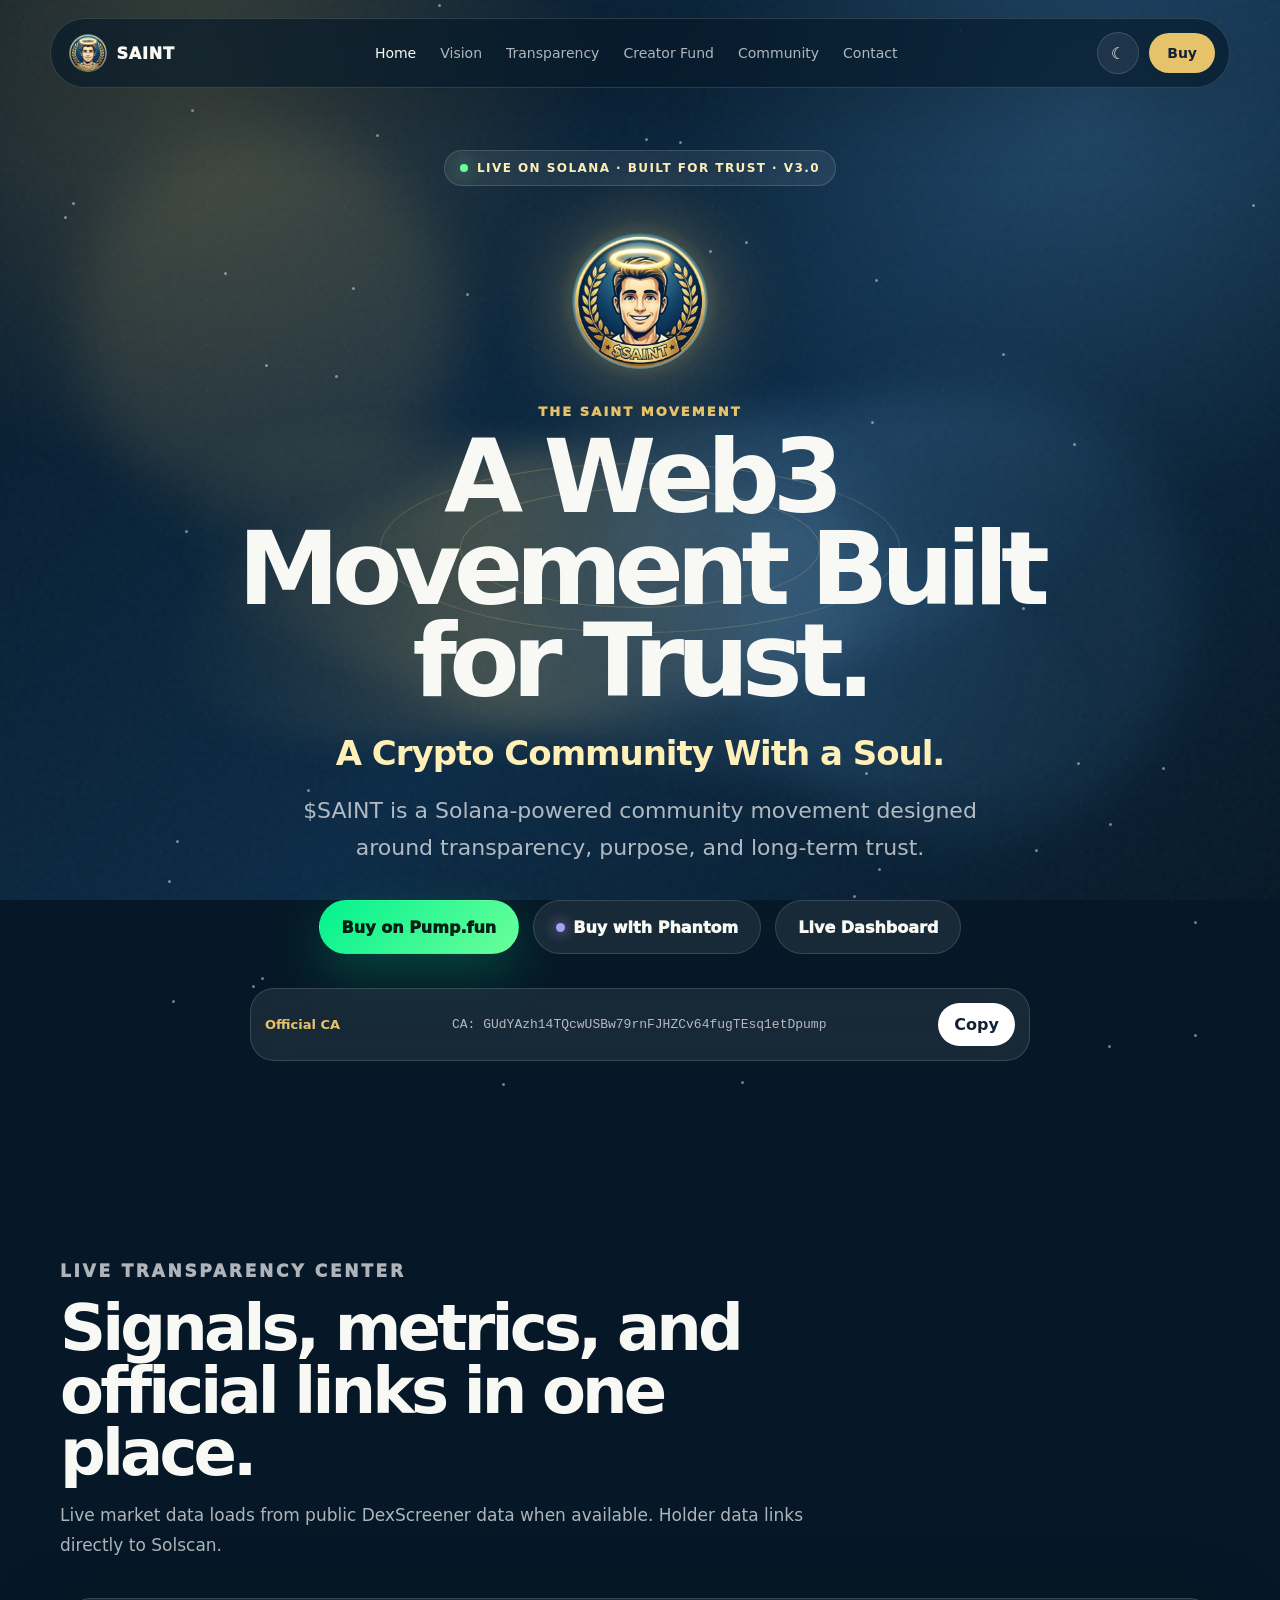
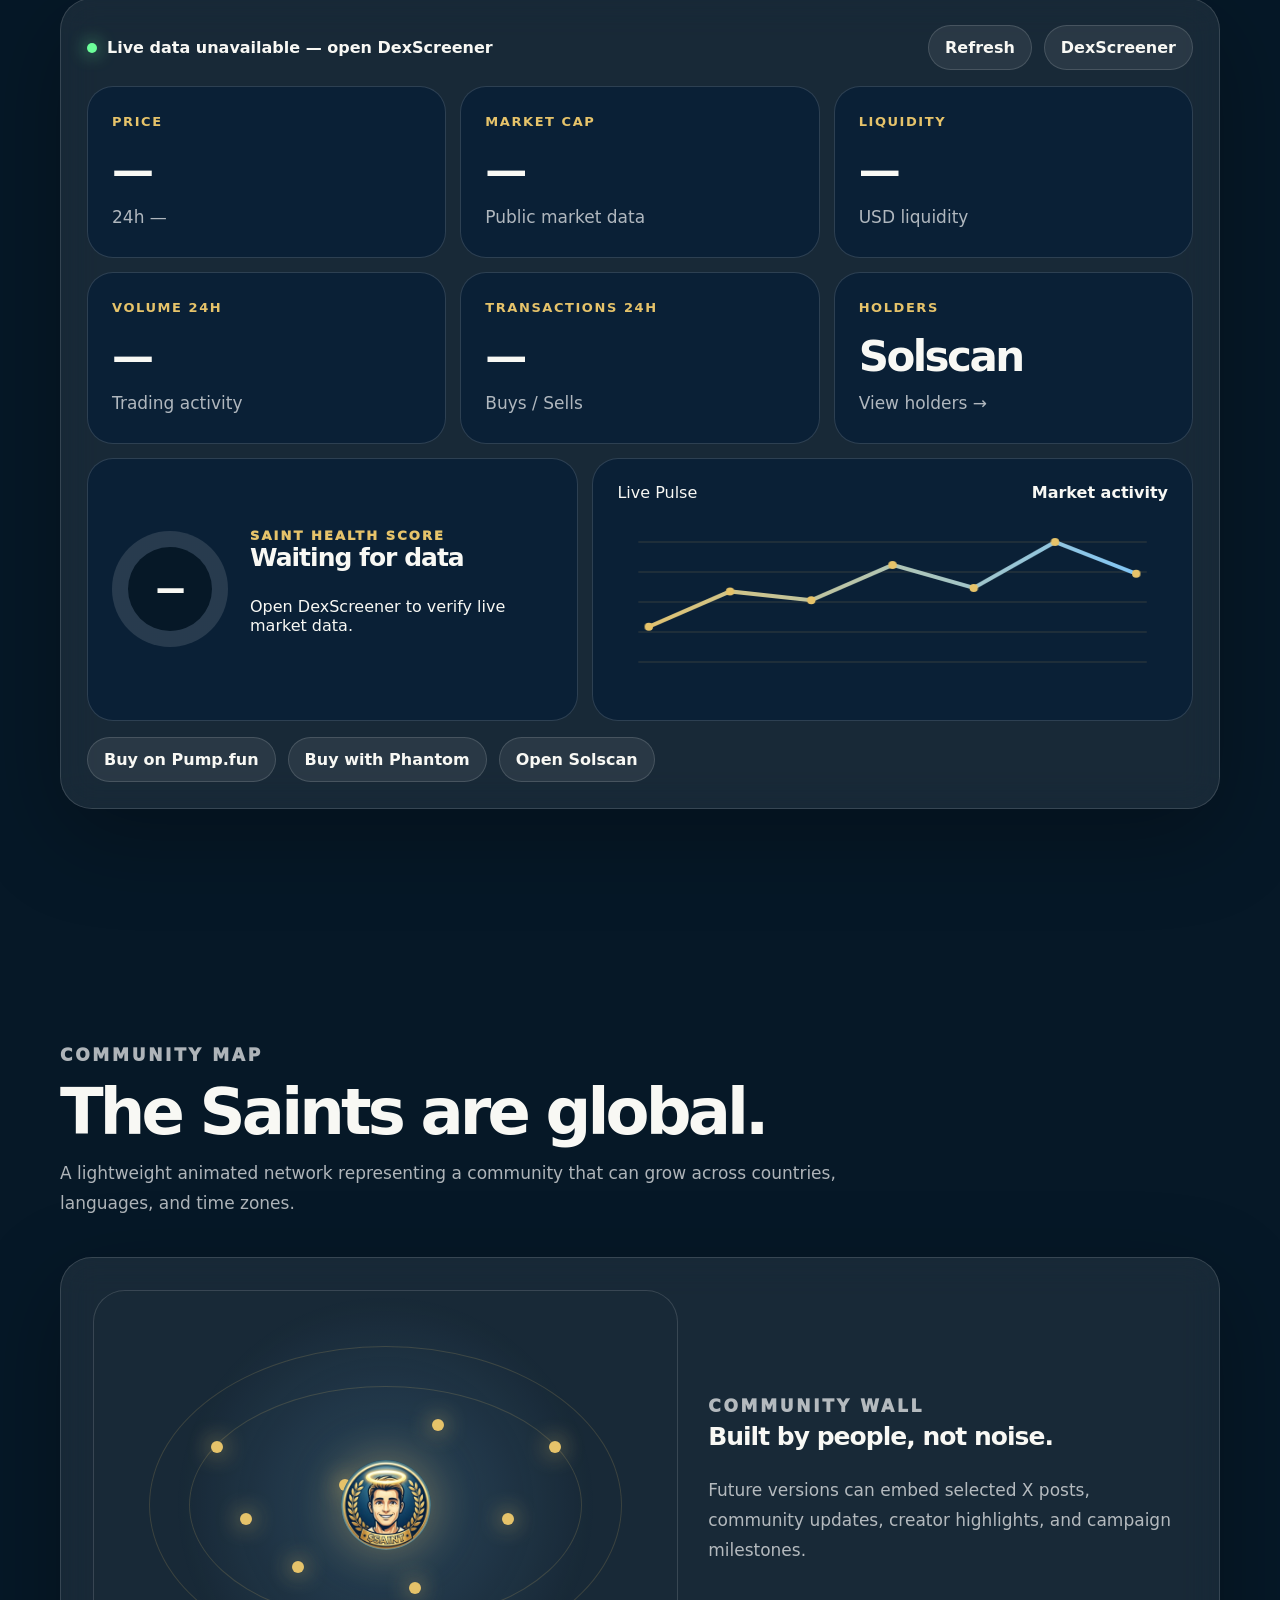
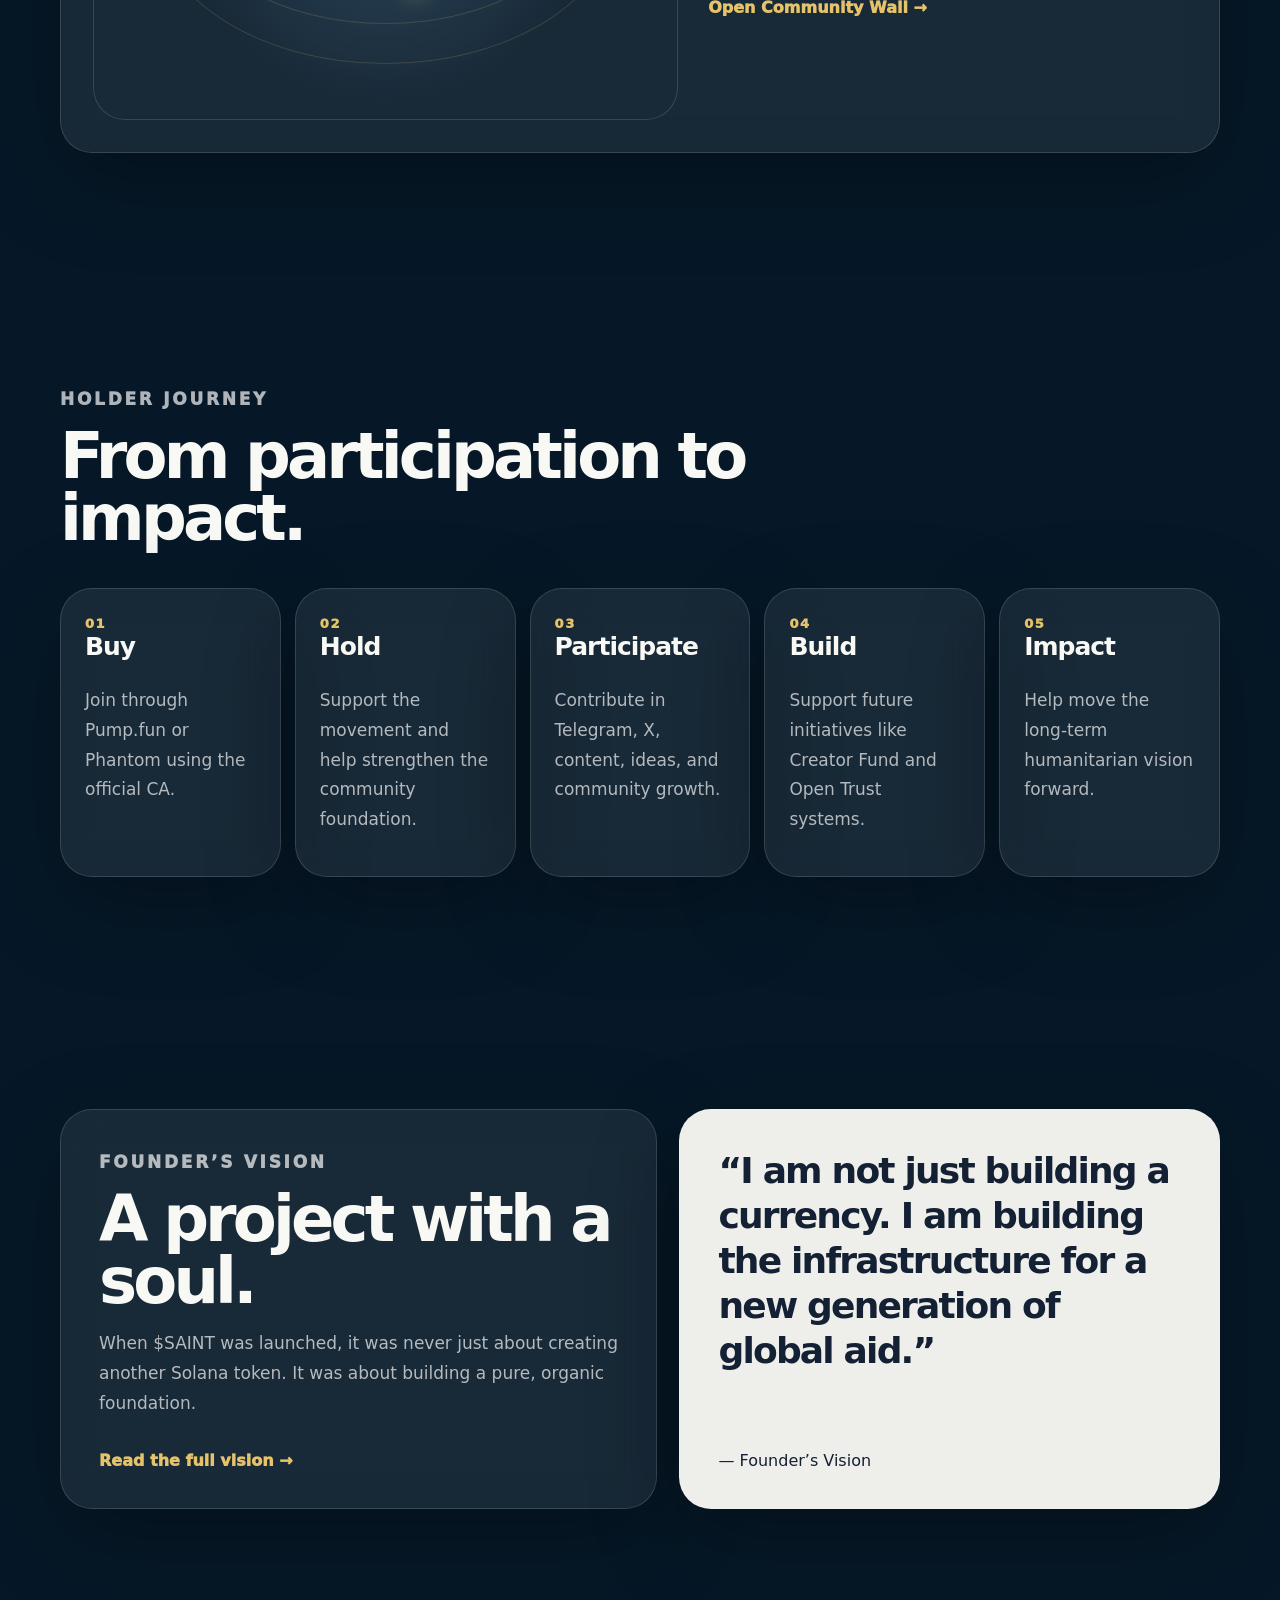
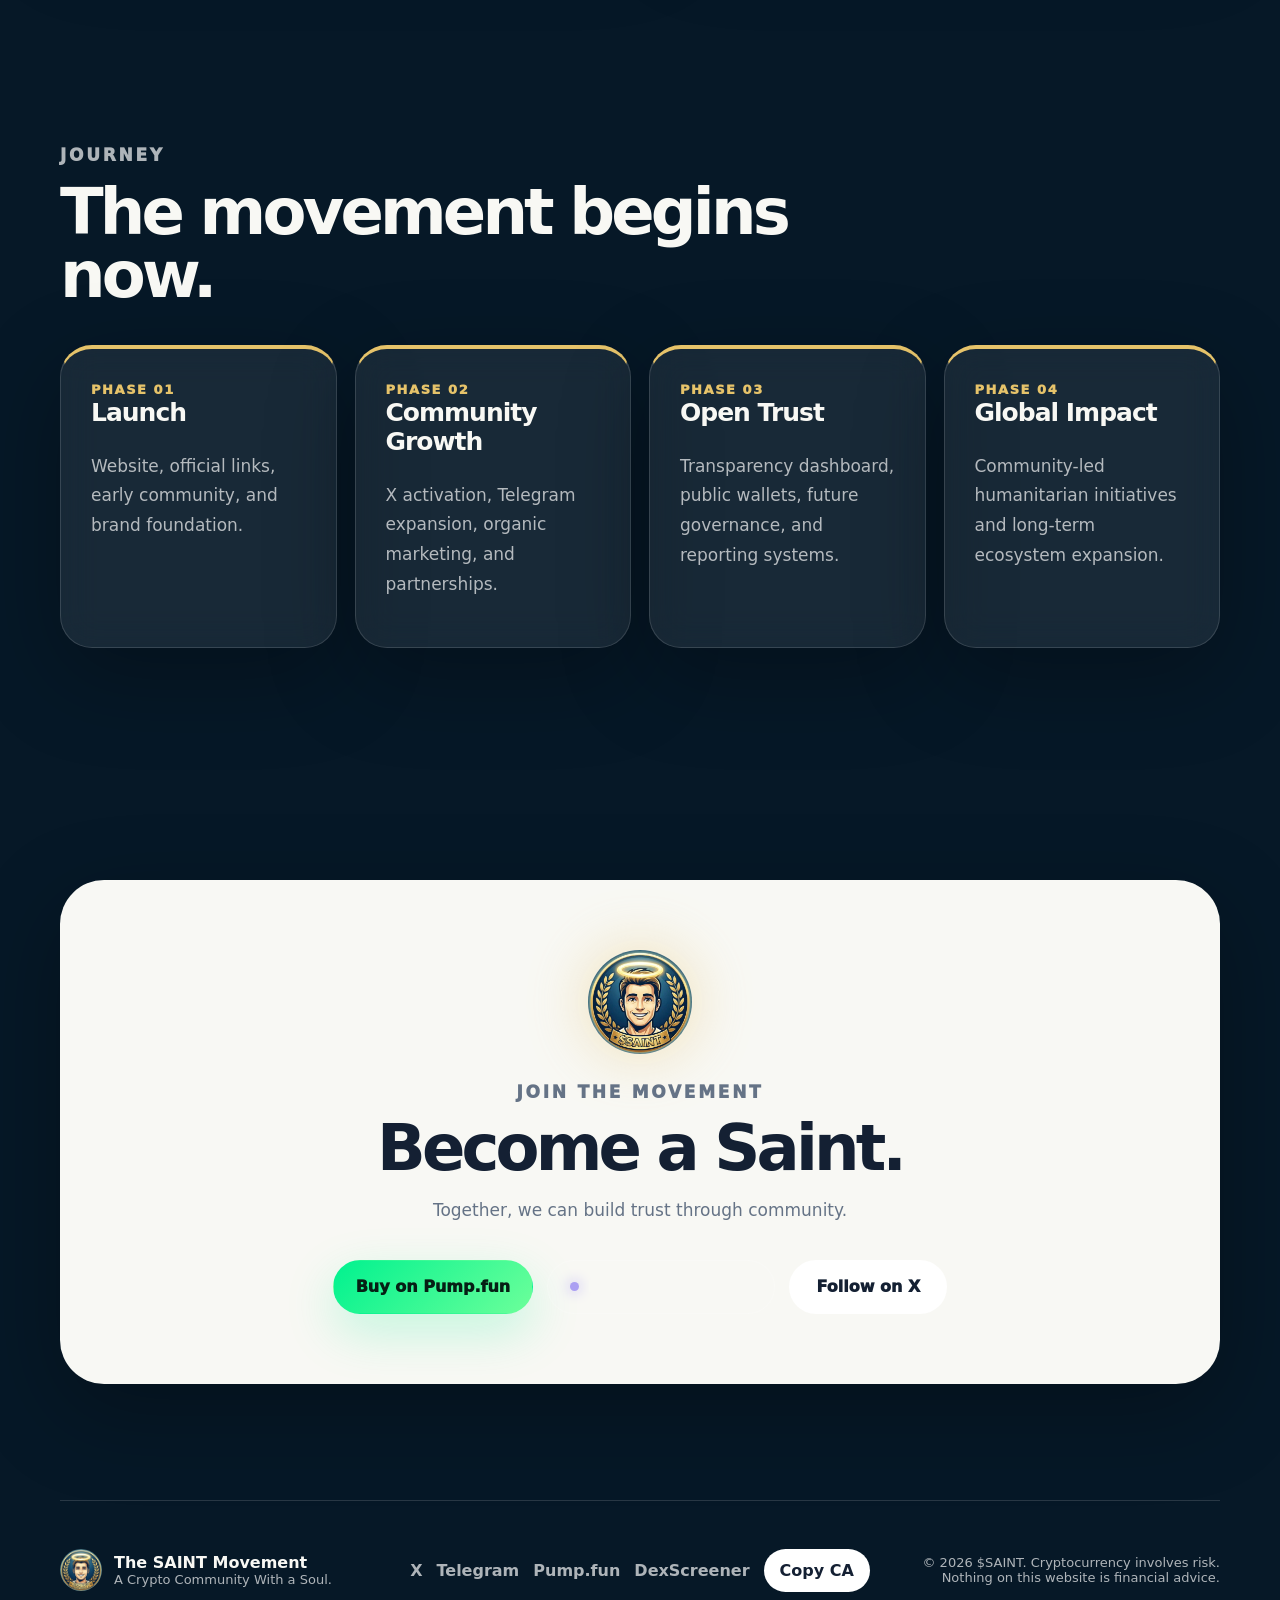
==== index.html @ 834ba505 "Add files via upload" ====
<!doctype html>
<html lang="en" data-theme="dark">
<head>
  <meta charset="UTF-8" />
  <meta name="viewport" content="width=device-width, initial-scale=1.0" />

  <title>$SAINT v3.0 — Building Trust Through Community</title>
  <meta name="description" content="$SAINT is a Solana-powered movement with live transparency metrics, Pump.fun and Phantom buy buttons, and a community-first vision." />
  <meta name="theme-color" content="#061827" />
  <meta name="robots" content="index, follow" />

  <meta property="og:title" content="$SAINT v3.0 — Building Trust Through Community" />
  <meta property="og:description" content="$SAINT is a Solana-powered movement with live transparency metrics, Pump.fun and Phantom buy buttons, and a community-first vision." />
  <meta property="og:image" content="https://www.saintfamily.org/assets/logo/saint-logo.jpg" />
  <meta property="og:url" content="https://www.saintfamily.org/" />
  <meta property="og:type" content="website" />
  <meta name="twitter:card" content="summary_large_image" />

  <link rel="canonical" href="https://www.saintfamily.org/" />
  <link rel="icon" href="assets/logo/saint-logo.jpg" />
  <link rel="preload" href="assets/logo/saint-logo.jpg" as="image" />
  <link rel="stylesheet" href="css/styles.css" />
</head>
<body>
  <div class="loader" id="loader">
    <img src="assets/logo/saint-logo.jpg" alt="SAINT logo" />
    <span>SAINT</span>
  </div>

  <div class="ambient-bg" aria-hidden="true">
    <div class="mesh mesh-a"></div>
    <div class="mesh mesh-b"></div>
    <div class="mesh mesh-c"></div>
    <div class="stars"></div>
    <div class="noise"></div>
  </div>

  <header class="navbar" id="navbar">
    <a class="brand" href="index.html" aria-label="SAINT home">
      <img src="assets/logo/saint-logo.jpg" alt="SAINT logo" />
      <span>SAINT</span>
    </a>

    <nav class="desktop-nav" aria-label="Main navigation">
      <a class="active" href="index.html">Home</a>
<a class="" href="founders-vision.html">Vision</a>
<a class="" href="transparency.html">Transparency</a>
<a class="" href="creator-fund.html">Creator Fund</a>
<a class="" href="community.html">Community</a>
    <a class="" href="contact.html">Contact</a></nav>

    <div class="nav-actions">
      <button class="theme-toggle" id="themeToggle" aria-label="Toggle light and dark mode">
        <span class="sun">☀</span><span class="moon">☾</span>
      </button>
      <a class="nav-cta" href="https://pump.fun/coin/GUdYAzh14TQcwUSBw79rnFJHZCv64fugTEsq1etDpump" target="_blank" rel="noopener">Buy</a>
      <button class="menu-toggle" id="menuToggle" aria-label="Open menu">☰</button>
    </div>
  </header>

  <aside class="mobile-nav" id="mobileNav">
    <a class="active" href="index.html">Home</a>
<a class="" href="founders-vision.html">Vision</a>
<a class="" href="transparency.html">Transparency</a>
<a class="" href="creator-fund.html">Creator Fund</a>
<a class="" href="community.html">Community</a>
    <a href="https://pump.fun/coin/GUdYAzh14TQcwUSBw79rnFJHZCv64fugTEsq1etDpump" target="_blank" rel="noopener">Buy on Pump.fun</a>
    <a href="https://phantom.app/ul/v1/swap/?buy=solana%3A101%2Faddress%3AGUdYAzh14TQcwUSBw79rnFJHZCv64fugTEsq1etDpump&sell=" target="_blank" rel="noopener">Buy with Phantom</a>
    <a href="https://t.co/1RIIzHQs0j" target="_blank" rel="noopener">Telegram</a>
    <a href="https://x.com/SaintDevSol" target="_blank" rel="noopener">X Official</a>
  </aside>

  <main>
    
<section class="hero cinematic-hero">
  <div class="hero-cinema" aria-hidden="true">
    <div class="ring ring-one"></div>
    <div class="ring ring-two"></div>
    <div class="beam beam-one"></div>
    <div class="beam beam-two"></div>
    <div class="particle-field" id="particleField"></div>
  </div>

  <div class="hero-content reveal">
    <div class="pill"><span></span> Live on Solana · Built for Trust · v3.0</div>

    <div class="hero-logo-frame">
      <div class="hero-halo"></div>
      <img src="assets/logo/saint-logo.jpg" alt="SAINT logo" />
    </div>

    <p class="eyebrow">The SAINT Movement</p>
    <h1>A Web3 Movement Built for Trust.</h1>
    <p class="hero-subtitle">A Crypto Community With a Soul.</p>
    <p class="hero-text">
      $SAINT is a Solana-powered community movement designed around transparency, purpose, and long-term trust.
    </p>

    <div class="button-row">
      <a class="btn primary pumpfun" href="https://pump.fun/coin/GUdYAzh14TQcwUSBw79rnFJHZCv64fugTEsq1etDpump" target="_blank" rel="noopener">Buy on Pump.fun</a>
      <a class="btn phantom" href="https://phantom.app/ul/v1/swap/?buy=solana%3A101%2Faddress%3AGUdYAzh14TQcwUSBw79rnFJHZCv64fugTEsq1etDpump&sell=" target="_blank" rel="noopener">Buy with Phantom</a>
      <a class="btn ghost" href="#transparency-center">Live Dashboard</a>
    </div>

    <div class="contract-strip">
      <span>Official CA</span>
      <code>CA: GUdYAzh14TQcwUSBw79rnFJHZCv64fugTEsq1etDpump</code>
      <button onclick="copyContract()">Copy</button>
    </div>
  </div>
</section>

<section id="transparency-center" class="page-section container">
  <div class="section-heading reveal">
    <p class="eyebrow">Live Transparency Center</p>
    <h2>Signals, metrics, and official links in one place.</h2>
    <p>Live market data loads from public DexScreener data when available. Holder data links directly to Solscan.</p>
  </div>

  <div class="transparency-center reveal">
    <div class="center-top">
      <div class="status-line"><span class="live-dot"></span><strong id="dataStatus">Loading live data…</strong></div>
      <div class="center-actions">
        <button class="small-pill" id="refreshData">Refresh</button>
        <a class="small-pill" href="https://dexscreener.com/solana/GUdYAzh14TQcwUSBw79rnFJHZCv64fugTEsq1etDpump" target="_blank" rel="noopener">DexScreener</a>
      </div>
    </div>

    <div class="hero-metrics">
      <article><span>Price</span><strong id="priceUsd">—</strong><small id="priceChange">24h —</small></article>
      <article><span>Market Cap</span><strong id="marketCap">—</strong><small>Public market data</small></article>
      <article><span>Liquidity</span><strong id="liquidity">—</strong><small>USD liquidity</small></article>
      <article><span>Volume 24h</span><strong id="volume24h">—</strong><small>Trading activity</small></article>
      <article><span>Transactions 24h</span><strong id="txns24h">—</strong><small id="txnsSplit">Buys / Sells</small></article>
      <article><span>Holders</span><strong>Solscan</strong><small><a href="https://solscan.io/token/GUdYAzh14TQcwUSBw79rnFJHZCv64fugTEsq1etDpump" target="_blank" rel="noopener">View holders →</a></small></article>
    </div>

    <div class="analytics-row">
      <div class="health-card">
        <div class="score-ring" id="healthScoreRing"><span id="healthScore">—</span></div>
        <div>
          <p class="eyebrow">SAINT Health Score</p>
          <h3 id="healthLabel">Calculating…</h3>
          <p id="healthDescription">Score based on liquidity, volume, transactions, and price movement signals.</p>
        </div>
      </div>

      <div class="mini-chart-card">
        <div class="chart-header">
          <span>Live Pulse</span>
          <strong id="chartLabel">Market activity</strong>
        </div>
        <canvas id="pulseChart" width="520" height="180" aria-label="Live market pulse chart"></canvas>
      </div>
    </div>

    <div class="dashboard-actions">
      <a href="https://pump.fun/coin/GUdYAzh14TQcwUSBw79rnFJHZCv64fugTEsq1etDpump" target="_blank" rel="noopener">Buy on Pump.fun</a>
      <a href="https://phantom.app/ul/v1/swap/?buy=solana%3A101%2Faddress%3AGUdYAzh14TQcwUSBw79rnFJHZCv64fugTEsq1etDpump&sell=" target="_blank" rel="noopener">Buy with Phantom</a>
      <a href="https://solscan.io/token/GUdYAzh14TQcwUSBw79rnFJHZCv64fugTEsq1etDpump" target="_blank" rel="noopener">Open Solscan</a>
    </div>
  </div>
</section>

<section class="page-section container">
  <div class="section-heading reveal">
    <p class="eyebrow">Community Map</p>
    <h2>The Saints are global.</h2>
    <p>A lightweight animated network representing a community that can grow across countries, languages, and time zones.</p>
  </div>

  <div class="community-map reveal">
    <div class="globe">
      <span style="--x:20%;--y:35%"></span>
      <span style="--x:42%;--y:44%"></span>
      <span style="--x:58%;--y:30%"></span>
      <span style="--x:70%;--y:52%"></span>
      <span style="--x:34%;--y:63%"></span>
      <span style="--x:54%;--y:68%"></span>
      <span style="--x:78%;--y:35%"></span>
      <span style="--x:25%;--y:52%"></span>
      <img src="assets/logo/saint-logo.jpg" alt="SAINT community mark" />
    </div>
    <div class="map-copy">
      <p class="eyebrow">Community Wall</p>
      <h3>Built by people, not noise.</h3>
      <p>Future versions can embed selected X posts, community updates, creator highlights, and campaign milestones.</p>
      <a class="text-link" href="community.html">Open Community Wall →</a>
    </div>
  </div>
</section>

<section class="page-section container">
  <div class="section-heading reveal">
    <p class="eyebrow">Holder Journey</p>
    <h2>From participation to impact.</h2>
  </div>

  <div class="holder-journey">
    <article class="reveal"><span>01</span><h3>Buy</h3><p>Join through Pump.fun or Phantom using the official CA.</p></article>
    <article class="reveal"><span>02</span><h3>Hold</h3><p>Support the movement and help strengthen the community foundation.</p></article>
    <article class="reveal"><span>03</span><h3>Participate</h3><p>Contribute in Telegram, X, content, ideas, and community growth.</p></article>
    <article class="reveal"><span>04</span><h3>Build</h3><p>Support future initiatives like Creator Fund and Open Trust systems.</p></article>
    <article class="reveal"><span>05</span><h3>Impact</h3><p>Help move the long-term humanitarian vision forward.</p></article>
  </div>
</section>

<section class="page-section container split-panel-wrap">
  <div class="split-panel">
    <div class="split-copy reveal">
      <p class="eyebrow">Founder’s Vision</p>
      <h2>A project with a soul.</h2>
      <p>When $SAINT was launched, it was never just about creating another Solana token. It was about building a pure, organic foundation.</p>
      <a class="text-link" href="founders-vision.html">Read the full vision →</a>
    </div>
    <div class="quote-panel reveal">
      <p>“I am not just building a currency. I am building the infrastructure for a new generation of global aid.”</p>
      <span>— Founder’s Vision</span>
    </div>
  </div>
</section>

<section class="page-section container">
  <div class="section-heading reveal">
    <p class="eyebrow">Journey</p>
    <h2>The movement begins now.</h2>
  </div>

  <div class="timeline">
    <article class="reveal"><span>Phase 01</span><h3>Launch</h3><p>Website, official links, early community, and brand foundation.</p></article>
    <article class="reveal"><span>Phase 02</span><h3>Community Growth</h3><p>X activation, Telegram expansion, organic marketing, and partnerships.</p></article>
    <article class="reveal"><span>Phase 03</span><h3>Open Trust</h3><p>Transparency dashboard, public wallets, future governance, and reporting systems.</p></article>
    <article class="reveal"><span>Phase 04</span><h3>Global Impact</h3><p>Community-led humanitarian initiatives and long-term ecosystem expansion.</p></article>
  </div>
</section>

<section class="page-section container">
  <div class="join-card reveal">
    <img src="assets/logo/saint-logo.jpg" alt="SAINT logo" />
    <p class="eyebrow">Join The Movement</p>
    <h2>Become a Saint.</h2>
    <p>Together, we can build trust through community.</p>
    <div class="button-row">
      <a class="btn primary pumpfun" href="https://pump.fun/coin/GUdYAzh14TQcwUSBw79rnFJHZCv64fugTEsq1etDpump" target="_blank" rel="noopener">Buy on Pump.fun</a>
      <a class="btn phantom" href="https://phantom.app/ul/v1/swap/?buy=solana%3A101%2Faddress%3AGUdYAzh14TQcwUSBw79rnFJHZCv64fugTEsq1etDpump&sell=" target="_blank" rel="noopener">Buy with Phantom</a>
      <a class="btn secondary" href="https://x.com/SaintDevSol" target="_blank" rel="noopener">Follow on X</a>
    </div>
  </div>
</section>

  </main>

  <footer class="footer">
    <div class="footer-brand">
      <img src="assets/logo/saint-logo.jpg" alt="SAINT logo" />
      <div><strong>The SAINT Movement</strong><span>A Crypto Community With a Soul.</span></div>
    </div>

    <div class="footer-links">
      <a href="https://x.com/SaintDevSol" target="_blank" rel="noopener">X</a>
      <a href="https://t.co/1RIIzHQs0j" target="_blank" rel="noopener">Telegram</a>
      <a href="https://pump.fun/coin/GUdYAzh14TQcwUSBw79rnFJHZCv64fugTEsq1etDpump" target="_blank" rel="noopener">Pump.fun</a>
      <a href="https://dexscreener.com/solana/GUdYAzh14TQcwUSBw79rnFJHZCv64fugTEsq1etDpump" target="_blank" rel="noopener">DexScreener</a>
      <button onclick="copyContract()">Copy CA</button>
    </div>

    <p class="disclaimer">© 2026 $SAINT. Cryptocurrency involves risk. Nothing on this website is financial advice.</p>
  </footer>

  <div class="toast" id="toast">Copied</div>

  <script>
    window.SAINT_CONFIG = {
      contract: "GUdYAzh14TQcwUSBw79rnFJHZCv64fugTEsq1etDpump",
      dexApi: "https://api.dexscreener.com/tokens/v1/solana/GUdYAzh14TQcwUSBw79rnFJHZCv64fugTEsq1etDpump",
      dexUrl: "https://dexscreener.com/solana/GUdYAzh14TQcwUSBw79rnFJHZCv64fugTEsq1etDpump",
      pumpUrl: "https://pump.fun/coin/GUdYAzh14TQcwUSBw79rnFJHZCv64fugTEsq1etDpump",
      phantomUrl: "https://phantom.app/ul/v1/swap/?buy=solana%3A101%2Faddress%3AGUdYAzh14TQcwUSBw79rnFJHZCv64fugTEsq1etDpump&sell=",
      solscanUrl: "https://solscan.io/token/GUdYAzh14TQcwUSBw79rnFJHZCv64fugTEsq1etDpump"
    };
  </script>
  <script src="js/app.js" defer></script>
</body>
</html>
---- css/styles.css ----
:root{--midnight:#061827;--deep:#0b2a46;--ocean:#0f3d63;--sky:#7cc7ff;--gold:#e6c36a;--gold-soft:#fff0b8;--green:#00f28f;--warm:#f8f8f4;--white:#fff;--silver:#a8b5c2;--graphite:#142033;--line:rgba(255,255,255,.14);--glass:rgba(255,255,255,.075);--shadow:0 28px 90px rgba(0,0,0,.28);--bg:var(--midnight);--text:var(--warm);--muted:rgba(255,255,255,.68);--panel:rgba(255,255,255,.075);--panel-solid:#0a2036}html[data-theme=light]{--bg:#f7f8fb;--text:#142033;--muted:#617083;--line:rgba(20,32,51,.12);--glass:rgba(255,255,255,.78);--panel:rgba(255,255,255,.82);--panel-solid:#fff;--shadow:0 28px 90px rgba(15,35,60,.13)}*{box-sizing:border-box}html{scroll-behavior:smooth}body{margin:0;font-family:Inter,ui-sans-serif,system-ui,-apple-system,BlinkMacSystemFont,"Segoe UI",sans-serif;background:var(--bg);color:var(--text);overflow-x:hidden}body.menu-open{overflow:hidden}a{color:inherit;text-decoration:none}button{font:inherit}.loader{position:fixed;inset:0;z-index:999;display:grid;place-items:center;background:var(--midnight);transition:opacity .45s ease,visibility .45s ease}.loader.hidden{opacity:0;visibility:hidden}.loader img{width:82px;height:82px;border-radius:50%;box-shadow:0 0 60px rgba(230,195,106,.55);animation:pulse 2.2s ease-in-out infinite}.loader span{margin-top:110px;position:absolute;color:var(--gold);font-weight:950;letter-spacing:.2em}.ambient-bg{position:fixed;inset:0;z-index:-5;background:radial-gradient(circle at 15% 8%,rgba(230,195,106,.22),transparent 30%),radial-gradient(circle at 85% 12%,rgba(124,199,255,.18),transparent 30%),linear-gradient(135deg,var(--bg),#0b2a46 55%,var(--bg));transition:background .35s ease}.mesh{position:absolute;border-radius:999px;filter:blur(28px);opacity:.68;animation:float 10s ease-in-out infinite}.mesh-a{width:380px;height:380px;background:rgba(230,195,106,.16);top:15%;left:6%}.mesh-b{width:460px;height:460px;background:rgba(124,199,255,.12);bottom:7%;right:7%;animation-delay:-4s}.mesh-c{width:260px;height:260px;background:rgba(255,255,255,.08);top:48%;left:48%;animation-delay:-7s}.stars{position:absolute;inset:0;background-image:radial-gradient(circle,rgba(255,255,255,.34) 1px,transparent 1px);background-size:46px 46px;opacity:.07}.noise{position:absolute;inset:0;opacity:.035;background-image:url("data:image/svg+xml,%3Csvg viewBox='0 0 200 200' xmlns='http://www.w3.org/2000/svg'%3E%3Cfilter id='n'%3E%3CfeTurbulence type='fractalNoise' baseFrequency='.8' numOctaves='3' stitchTiles='stitch'/%3E%3C/filter%3E%3Crect width='100%25' height='100%25' filter='url(%23n)'/%3E%3C/svg%3E")}@keyframes float{0%,100%{transform:translateY(0) translateX(0)}50%{transform:translateY(-24px) translateX(10px)}}@keyframes pulse{50%{transform:scale(1.1);opacity:.75}}.navbar{position:fixed;top:18px;left:50%;transform:translateX(-50%);width:min(1180px,calc(100% - 28px));height:70px;z-index:50;padding:0 14px 0 18px;display:flex;align-items:center;justify-content:space-between;border:1px solid var(--line);border-radius:999px;background:rgba(6,24,39,.66);backdrop-filter:blur(22px);box-shadow:0 18px 70px rgba(0,0,0,.18);transition:.25s ease}html[data-theme=light] .navbar{background:rgba(255,255,255,.72)}.navbar.scrolled{height:62px;background:rgba(6,24,39,.86)}html[data-theme=light] .navbar.scrolled{background:rgba(255,255,255,.9)}.brand{display:flex;align-items:center;gap:10px;font-weight:950;letter-spacing:.05em}.brand img{width:38px;height:38px;border-radius:50%}.desktop-nav{display:flex;align-items:center;gap:24px;color:var(--muted);font-size:14px}.desktop-nav a{transition:.2s}.desktop-nav a:hover,.desktop-nav a.active{color:var(--text)}.nav-actions{display:flex;align-items:center;gap:10px}.nav-cta{padding:12px 18px;border-radius:999px;background:var(--gold);color:var(--graphite);font-weight:900;font-size:14px}.theme-toggle,.menu-toggle{width:42px;height:42px;border:1px solid var(--line);border-radius:50%;background:var(--panel);color:var(--text);cursor:pointer}.theme-toggle .sun{display:none}html[data-theme=light] .theme-toggle .sun{display:inline}html[data-theme=light] .theme-toggle .moon{display:none}.menu-toggle{display:none}.mobile-nav{position:fixed;inset:0;z-index:40;display:none;place-items:center;background:rgba(6,24,39,.94);backdrop-filter:blur(20px);padding:120px 24px;text-align:center}.mobile-nav.open{display:grid}.mobile-nav a{display:block;font-size:30px;font-weight:900;margin:15px 0;color:white}.container{width:min(1160px,calc(100% - 32px));margin:0 auto}.narrow{width:min(860px,calc(100% - 32px));margin:0 auto;text-align:center}.page-section{padding:116px 0}.hero{min-height:100vh;display:grid;place-items:center;text-align:center;padding:150px 0 80px;position:relative;overflow:hidden}.hero-cinema{position:absolute;inset:0;overflow:hidden}.ring{position:absolute;border:1px solid rgba(230,195,106,.23);border-radius:50%;left:50%;top:48%;transform:translate(-50%,-50%);animation:spin 18s linear infinite}.ring-one{width:360px;height:120px}.ring-two{width:520px;height:170px;animation-direction:reverse}.beam{position:absolute;left:50%;top:50%;width:980px;height:280px;border-radius:50%;background:linear-gradient(90deg,transparent,rgba(230,195,106,.16),rgba(124,199,255,.11),transparent);filter:blur(18px);transform:translate(-50%,-50%) rotate(-12deg);animation:wave 8s ease-in-out infinite}.beam-two{animation-delay:-4s;transform:translate(-50%,-35%) rotate(14deg);opacity:.7}.particle-field{position:absolute;inset:0;pointer-events:none}.particle-field i{position:absolute;width:3px;height:3px;border-radius:50%;background:rgba(255,255,255,.45);animation:rise linear infinite}@keyframes rise{from{transform:translateY(30px);opacity:.1}50%{opacity:.7}to{transform:translateY(-80px);opacity:0}}@keyframes wave{50%{transform:translate(-50%,-45%) rotate(6deg) scale(1.08)}}@keyframes spin{to{transform:translate(-50%,-50%) rotate(360deg)}}.hero-content{width:min(980px,calc(100% - 32px));margin:0 auto;position:relative;z-index:2}.pill{display:inline-flex;align-items:center;gap:9px;padding:10px 15px;border:1px solid var(--line);border-radius:999px;background:var(--panel);color:var(--gold-soft);font-size:12px;font-weight:850;letter-spacing:.12em;text-transform:uppercase}.pill span{width:8px;height:8px;border-radius:50%;background:#6cff9a;box-shadow:0 0 18px rgba(108,255,154,.9)}.hero-logo-frame{position:relative;width:162px;height:162px;display:grid;place-items:center;margin:34px auto 22px}.hero-logo-frame img{position:relative;z-index:2;width:136px;height:136px;border-radius:50%;box-shadow:0 0 90px rgba(230,195,106,.48)}.hero-halo{position:absolute;width:170px;height:170px;border-radius:50%;background:radial-gradient(circle,rgba(230,195,106,.62),rgba(230,195,106,.18) 38%,transparent 68%);animation:pulse 3.4s ease-in-out infinite}.eyebrow{margin:0;color:var(--gold);font-size:13px;font-weight:950;text-transform:uppercase;letter-spacing:.16em}h1,h2,h3,p{margin-top:0}h1{margin:12px auto 0;max-width:900px;font-size:clamp(52px,8vw,104px);line-height:.9;letter-spacing:-.075em}h2{margin:10px 0 16px;font-size:clamp(36px,5vw,68px);line-height:.98;letter-spacing:-.06em}h3{font-size:25px;letter-spacing:-.04em}.hero-subtitle{margin:26px 0 0;color:var(--gold-soft);font-size:clamp(22px,3vw,34px);font-weight:900;letter-spacing:-.03em}.hero-text{max-width:730px;margin:20px auto 0;color:var(--muted);font-size:clamp(17px,2vw,22px);line-height:1.65}.button-row{display:flex;align-items:center;justify-content:center;gap:14px;flex-wrap:wrap;margin-top:34px}.btn{min-width:158px;height:54px;padding:0 22px;display:inline-flex;align-items:center;justify-content:center;border-radius:999px;border:1px solid transparent;font-weight:950;transition:.22s ease;cursor:pointer}.btn:hover{transform:translateY(-2px)}.btn.primary,.btn.pumpfun{background:linear-gradient(135deg,#00f28f,#6cff9a);color:#062015;box-shadow:0 18px 50px rgba(0,242,143,.22)}.btn.secondary{background:var(--white);color:var(--graphite)}.btn.ghost,.btn.phantom{background:var(--panel);color:var(--text);border-color:var(--line)}.btn.phantom:before{content:"";width:9px;height:9px;border-radius:50%;background:#ab9ff2;margin-right:8px;box-shadow:0 0 14px #ab9ff2}.contract-strip{width:min(780px,100%);margin:34px auto 0;padding:14px;display:flex;align-items:center;justify-content:space-between;gap:14px;border:1px solid var(--line);border-radius:24px;background:var(--panel);backdrop-filter:blur(18px);text-align:left}.contract-strip span{color:var(--gold);font-weight:900;font-size:13px}.contract-strip code{display:block;max-width:540px;overflow:hidden;text-overflow:ellipsis;white-space:nowrap;color:var(--muted)}.contract-strip button,.footer-links button{border:0;border-radius:999px;padding:12px 16px;background:var(--white);color:var(--graphite);font-weight:900;cursor:pointer}.section-heading{max-width:780px;margin-bottom:38px}.section-heading p,.glass-card p,.timeline p,.join-card p,.split-copy p,.article-card p,.trust-item p,.hero-metrics small,.metric-card small,.community-map p,.holder-journey p,.wall-card p{color:var(--muted);line-height:1.75;font-size:17px}.transparency-center,.glass-card,.timeline article,.quote-panel,.article-card,.trust-item,.split-copy,.community-map,.holder-journey article,.wall-card{border:1px solid var(--line);border-radius:32px;background:var(--panel);backdrop-filter:blur(18px);box-shadow:var(--shadow)}.transparency-center{padding:26px}.center-top,.dashboard-status{display:flex;align-items:center;justify-content:space-between;gap:16px;margin-bottom:16px}.status-line{display:flex;align-items:center;gap:10px}.live-dot{width:10px;height:10px;border-radius:50%;background:#6cff9a;box-shadow:0 0 18px rgba(108,255,154,.9)}.small-pill{padding:12px 16px;border-radius:999px;border:1px solid var(--line);color:var(--text);background:var(--panel);font-weight:900;cursor:pointer}.center-actions,.dashboard-actions{display:flex;gap:12px;flex-wrap:wrap}.hero-metrics{display:grid;grid-template-columns:repeat(3,1fr);gap:14px}.hero-metrics article{padding:24px;min-height:160px;border:1px solid var(--line);border-radius:26px;background:var(--panel-solid)}.hero-metrics span,.trust-item span{color:var(--gold);font-weight:900;font-size:13px;text-transform:uppercase;letter-spacing:.12em}.hero-metrics strong{display:block;font-size:clamp(28px,4vw,42px);letter-spacing:-.06em;margin:16px 0 8px}.analytics-row{display:grid;grid-template-columns:.9fr 1.1fr;gap:14px;margin-top:14px}.health-card,.mini-chart-card{padding:24px;border:1px solid var(--line);border-radius:26px;background:var(--panel-solid)}.health-card{display:flex;gap:22px;align-items:center}.score-ring{width:116px;height:116px;border-radius:50%;display:grid;place-items:center;background:conic-gradient(var(--gold) 0deg,rgba(255,255,255,.12) 0deg);flex:0 0 116px}.score-ring span{width:84px;height:84px;border-radius:50%;background:var(--bg);display:grid;place-items:center;font-size:28px;font-weight:950}.chart-header{display:flex;justify-content:space-between;margin-bottom:10px}.mini-chart-card canvas{width:100%;height:180px}.dashboard-actions{margin-top:16px}.dashboard-actions a{padding:12px 16px;border-radius:999px;background:var(--panel);border:1px solid var(--line);font-weight:900}.community-map{display:grid;grid-template-columns:1.1fr .9fr;gap:30px;align-items:center;padding:32px}.globe{height:430px;border-radius:32px;background:radial-gradient(circle,rgba(124,199,255,.18),transparent 58%);position:relative;overflow:hidden;border:1px solid var(--line)}.globe:before,.globe:after{content:"";position:absolute;inset:55px;border:1px solid rgba(230,195,106,.17);border-radius:50%;animation:spin 22s linear infinite}.globe:after{inset:95px;animation-direction:reverse}.globe span{position:absolute;left:var(--x);top:var(--y);width:12px;height:12px;border-radius:50%;background:var(--gold);box-shadow:0 0 22px var(--gold);animation:pulse 2.8s ease-in-out infinite}.globe img{position:absolute;left:50%;top:50%;transform:translate(-50%,-50%);width:90px;height:90px;border-radius:50%;box-shadow:0 0 50px rgba(230,195,106,.42)}.holder-journey{display:grid;grid-template-columns:repeat(5,1fr);gap:14px}.holder-journey article{padding:24px}.holder-journey span,.wall-card span,.timeline span,.number{color:var(--gold);font-size:13px;font-weight:950;letter-spacing:.12em;text-transform:uppercase}.split-panel{display:grid;grid-template-columns:1.05fr .95fr;gap:22px;align-items:stretch}.split-copy{padding:38px}.text-link{display:inline-flex;margin-top:16px;color:var(--gold);font-weight:950}.quote-panel{padding:38px;background:rgba(248,248,244,.96);color:var(--graphite);display:flex;flex-direction:column;justify-content:space-between}.quote-panel p{color:var(--graphite);font-size:clamp(24px,3vw,36px);line-height:1.25;letter-spacing:-.05em;font-weight:900}.timeline{display:grid;grid-template-columns:repeat(4,1fr);gap:18px}.timeline article{padding:30px;border-top:4px solid var(--gold);transition:.24s}.timeline article:hover{transform:translateY(-4px);border-color:rgba(230,195,106,.4)}.join-card{text-align:center;padding:70px 24px;border-radius:44px;background:var(--warm);color:var(--graphite);box-shadow:var(--shadow)}.join-card img{width:104px;height:104px;border-radius:50%;box-shadow:0 0 60px rgba(230,195,106,.46);margin-bottom:20px}.join-card p{color:#657386}.subhero{min-height:62vh;display:grid;place-items:center;text-align:center;padding-top:160px}.subhero p:not(.eyebrow){max-width:760px;margin:20px auto 0;color:var(--muted);font-size:22px;line-height:1.6}.article-layout{display:grid;place-items:center}.article-card{width:min(900px,100%);padding:46px;background:rgba(248,248,244,.96);color:var(--graphite)}.article-card p{color:#536172}.article-card .lead{font-size:24px;color:var(--graphite);font-weight:700}.article-card h2{font-size:38px;color:var(--graphite);margin-top:36px}.article-card blockquote{margin:40px 0;padding-left:24px;border-left:4px solid var(--gold);font-size:30px;font-weight:900;line-height:1.3}.feature-grid,.trust-grid.large,.community-wall{display:grid;grid-template-columns:repeat(3,1fr);gap:18px}.glass-card,.wall-card{padding:30px}.trust-grid.large{grid-template-columns:repeat(3,1fr)}.trust-item{min-height:210px;padding:24px;background:var(--panel-solid)}.trust-item.live span{color:#49d477}.trust-item strong{display:block;margin:20px 0 8px;font-size:20px}.trust-item p{margin:0;overflow-wrap:anywhere}.footer{width:min(1160px,calc(100% - 32px));margin:0 auto;padding:48px 0 60px;display:grid;grid-template-columns:1fr auto 1fr;align-items:center;gap:24px;border-top:1px solid var(--line);color:var(--muted)}.footer-brand{display:flex;align-items:center;gap:12px;color:var(--text)}.footer-brand img{width:42px;height:42px;border-radius:50%}.footer-brand span{display:block;color:var(--muted);font-size:13px}.footer-links{display:flex;justify-content:center;gap:14px;align-items:center;flex-wrap:wrap}.footer-links a{font-weight:850}.disclaimer{text-align:right;font-size:13px;margin:0;color:var(--muted)}.toast{position:fixed;left:50%;bottom:24px;transform:translateX(-50%) translateY(20px);opacity:0;pointer-events:none;padding:12px 18px;border-radius:999px;background:var(--gold);color:var(--graphite);font-weight:900;z-index:100;transition:.25s}.toast.show{transform:translateX(-50%) translateY(0);opacity:1}.reveal{opacity:0;transform:translateY(26px);transition:opacity .8s ease,transform .8s ease}.reveal.visible{opacity:1;transform:translateY(0)}@media(max-width:980px){.desktop-nav{display:none}.menu-toggle{display:grid;place-items:center}.page-section{padding:86px 0}.hero{padding-top:130px}.feature-grid,.timeline,.trust-grid.large,.split-panel,.hero-metrics,.analytics-row,.community-map,.holder-journey,.community-wall{grid-template-columns:1fr}.footer{grid-template-columns:1fr;text-align:center}.footer-brand,.footer-links{justify-content:center}.disclaimer{text-align:center}.center-top,.health-card{align-items:flex-start;flex-direction:column}}@media(max-width:640px){.navbar{top:10px;width:calc(100% - 20px)}.nav-cta{display:none}h1{font-size:48px}h2{font-size:40px}.hero-logo-frame{width:132px;height:132px}.hero-logo-frame img{width:108px;height:108px}.hero-halo{width:135px;height:135px}.contract-strip{display:grid;text-align:center;justify-items:center}.contract-strip code{max-width:260px}.split-copy,.quote-panel,.article-card,.transparency-center,.community-map{padding:24px}.trust-item,.hero-metrics article{min-height:auto}.subhero{padding-top:130px}.ring{display:none}.pill{font-size:10px}.mobile-nav a{font-size:25px}.globe{height:300px}.score-ring{width:98px;height:98px;flex-basis:98px}.score-ring span{width:74px;height:74px}}


/* Contact page polish */
.contact-hero {
  padding-bottom: 54px;
}

.contact-section {
  padding-top: 30px;
}

.contact-layout {
  display: grid;
  grid-template-columns: 0.9fr 1.1fr;
  gap: 22px;
  align-items: stretch;
}

.contact-info-panel,
.contact-form-card {
  border: 1px solid var(--line);
  border-radius: 34px;
  background: var(--panel);
  backdrop-filter: blur(18px);
  box-shadow: var(--shadow);
}

.contact-info-panel {
  padding: 36px;
  min-height: 100%;
}

.contact-info-panel img {
  width: 88px;
  height: 88px;
  border-radius: 50%;
  box-shadow: 0 0 50px rgba(230,195,106,.36);
  margin-bottom: 22px;
}

.contact-info-panel h2 {
  font-size: clamp(32px,4vw,54px);
}

.contact-info-panel p {
  color: var(--muted);
  line-height: 1.7;
}

.contact-info-list {
  display: grid;
  gap: 12px;
  margin-top: 28px;
}

.contact-info-list div {
  padding: 16px;
  border: 1px solid var(--line);
  border-radius: 20px;
  background: rgba(255,255,255,.055);
}

.contact-info-list span {
  display: block;
  color: var(--gold);
  font-size: 12px;
  font-weight: 950;
  letter-spacing: .12em;
  text-transform: uppercase;
  margin-bottom: 6px;
}

.contact-info-list strong {
  overflow-wrap: anywhere;
}

.contact-socials {
  display: flex;
  gap: 12px;
  flex-wrap: wrap;
  margin-top: 26px;
}

.contact-socials a {
  padding: 12px 16px;
  border-radius: 999px;
  border: 1px solid var(--line);
  background: rgba(255,255,255,.06);
  font-weight: 900;
}

.contact-form-card {
  padding: 36px;
}

.form-header {
  margin-bottom: 24px;
}

.form-header h3 {
  margin-bottom: 8px;
}

.form-header p {
  color: var(--muted);
  margin-bottom: 0;
}

.contact-form-card label {
  display: block;
  margin-bottom: 16px;
}

.contact-form-card label span {
  display: block;
  color: var(--gold);
  font-size: 12px;
  font-weight: 950;
  letter-spacing: .12em;
  text-transform: uppercase;
  margin-bottom: 8px;
}

.contact-form-card input,
.contact-form-card select,
.contact-form-card textarea {
  width: 100%;
  border: 1px solid var(--line);
  border-radius: 18px;
  background: rgba(255,255,255,.08);
  color: var(--text);
  padding: 15px 16px;
  outline: none;
  transition: .2s ease;
}

.contact-form-card textarea {
  resize: vertical;
}

.contact-form-card input:focus,
.contact-form-card select:focus,
.contact-form-card textarea:focus {
  border-color: rgba(230,195,106,.65);
  box-shadow: 0 0 0 4px rgba(230,195,106,.12);
}

html[data-theme="light"] .contact-form-card input,
html[data-theme="light"] .contact-form-card select,
html[data-theme="light"] .contact-form-card textarea {
  background: rgba(255,255,255,.88);
  color: var(--graphite);
}

.contact-success {
  display: none;
  margin-top: 24px;
  padding: 20px;
  border: 1px solid rgba(108,255,154,.35);
  border-radius: 22px;
  background: rgba(108,255,154,.09);
}

.contact-success.show {
  display: block;
}

.contact-success h3 {
  margin-bottom: 8px;
}

.contact-success p {
  margin-bottom: 0;
  color: var(--muted);
}

@media(max-width:980px) {
  .contact-layout {
    grid-template-columns: 1fr;
  }
}

@media(max-width:640px) {
  .contact-info-panel,
  .contact-form-card {
    padding: 24px;
  }
}
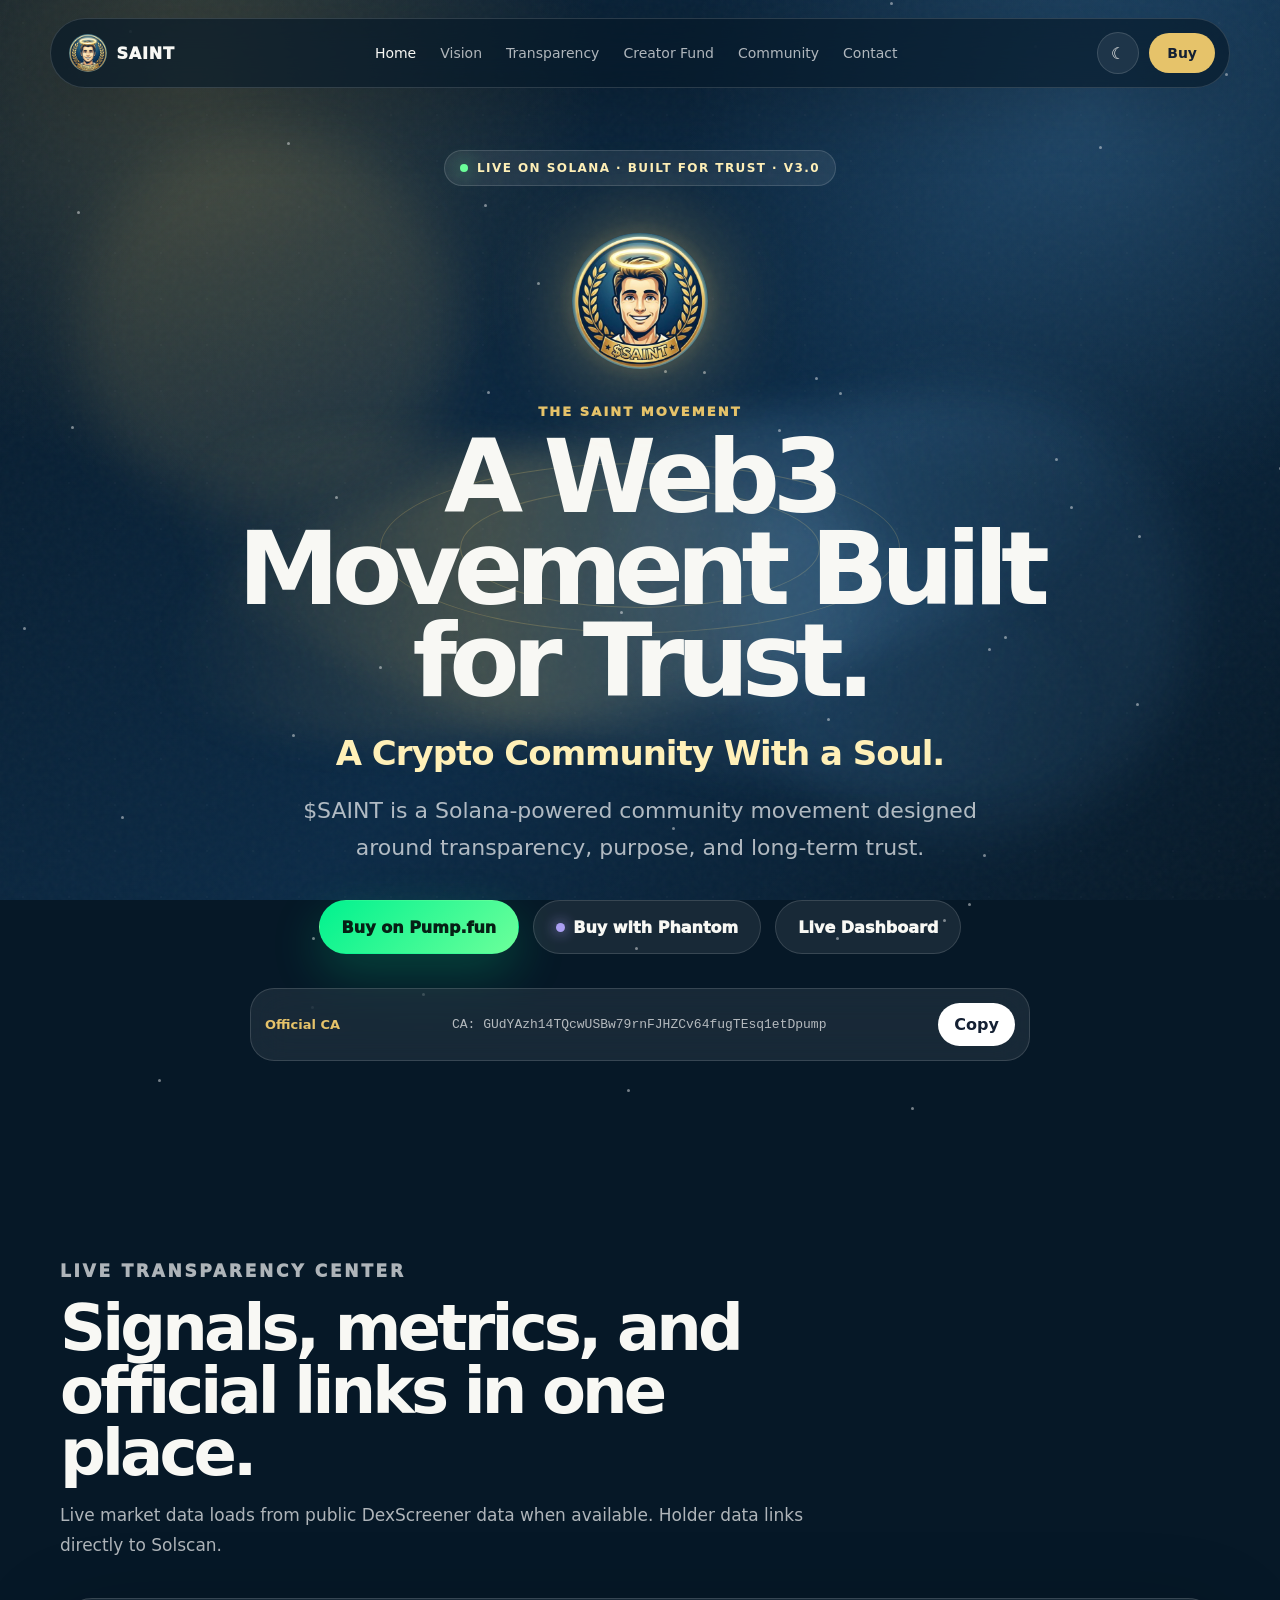
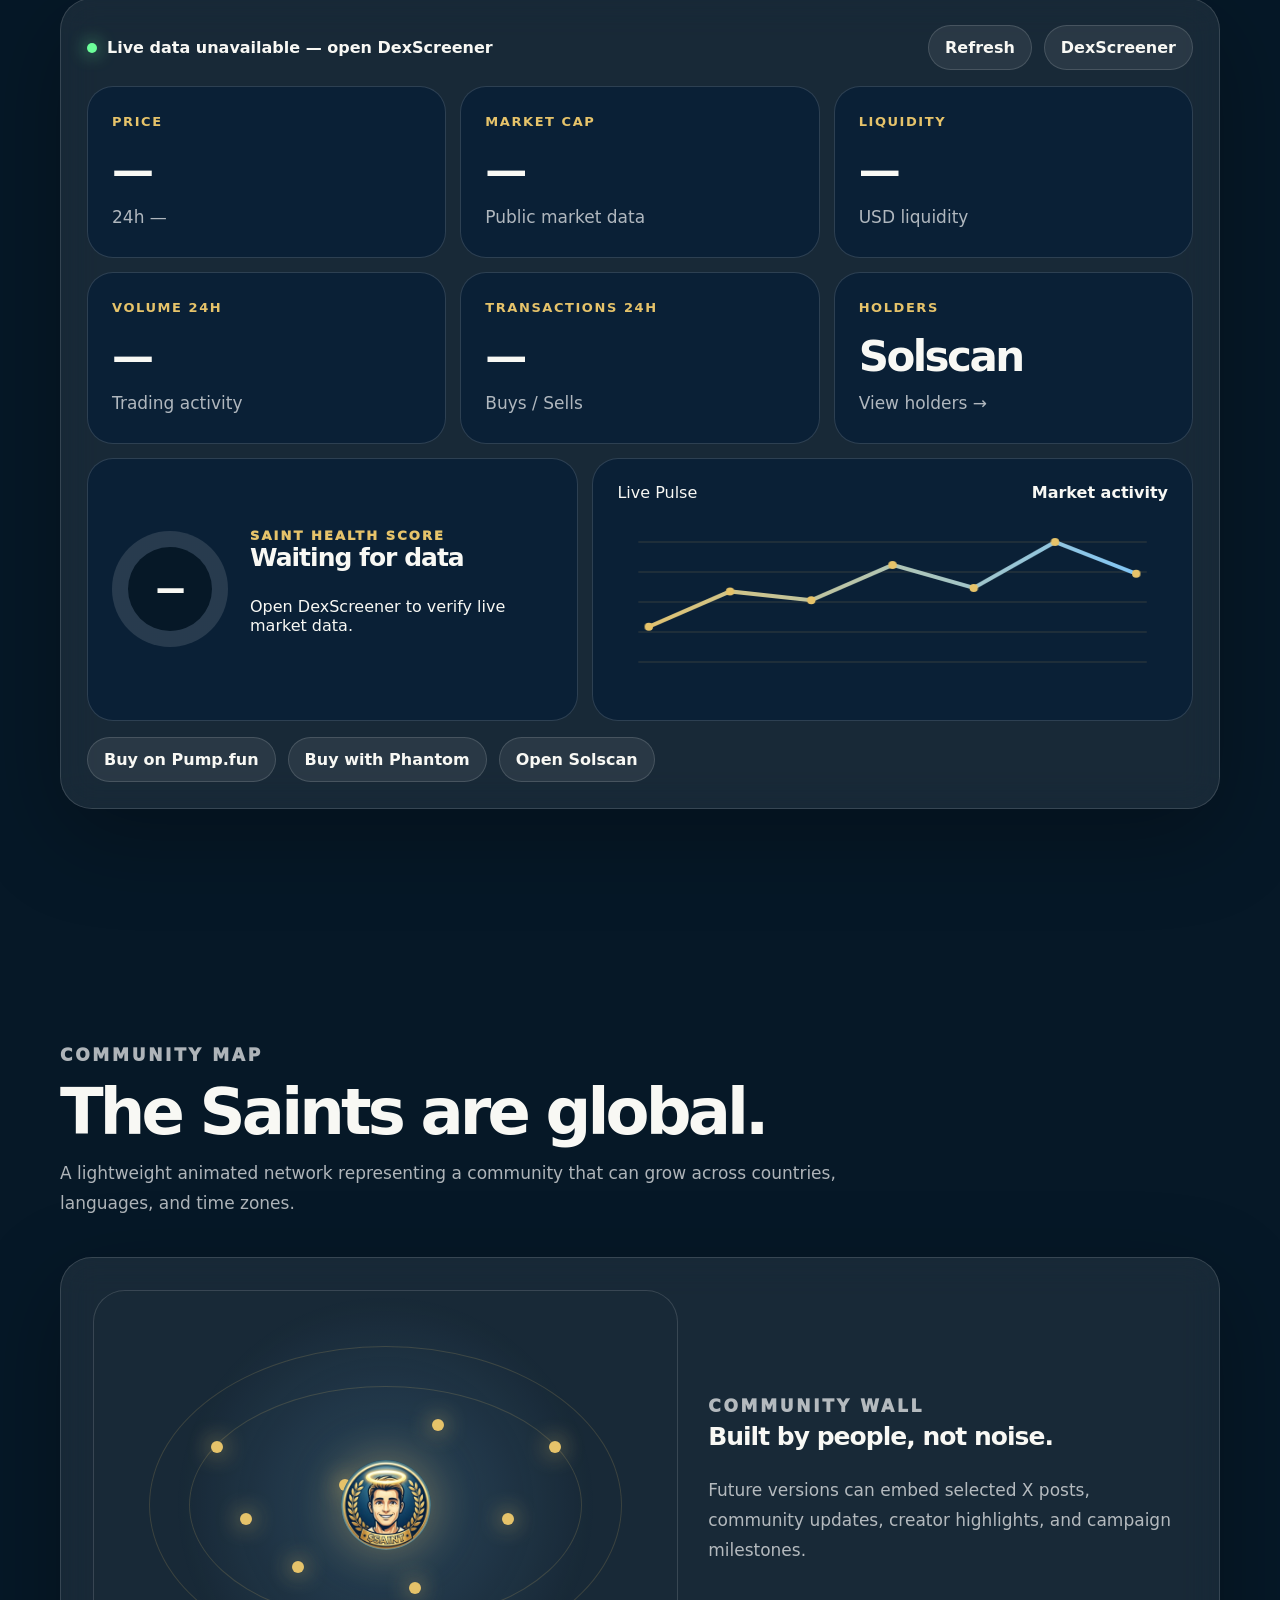
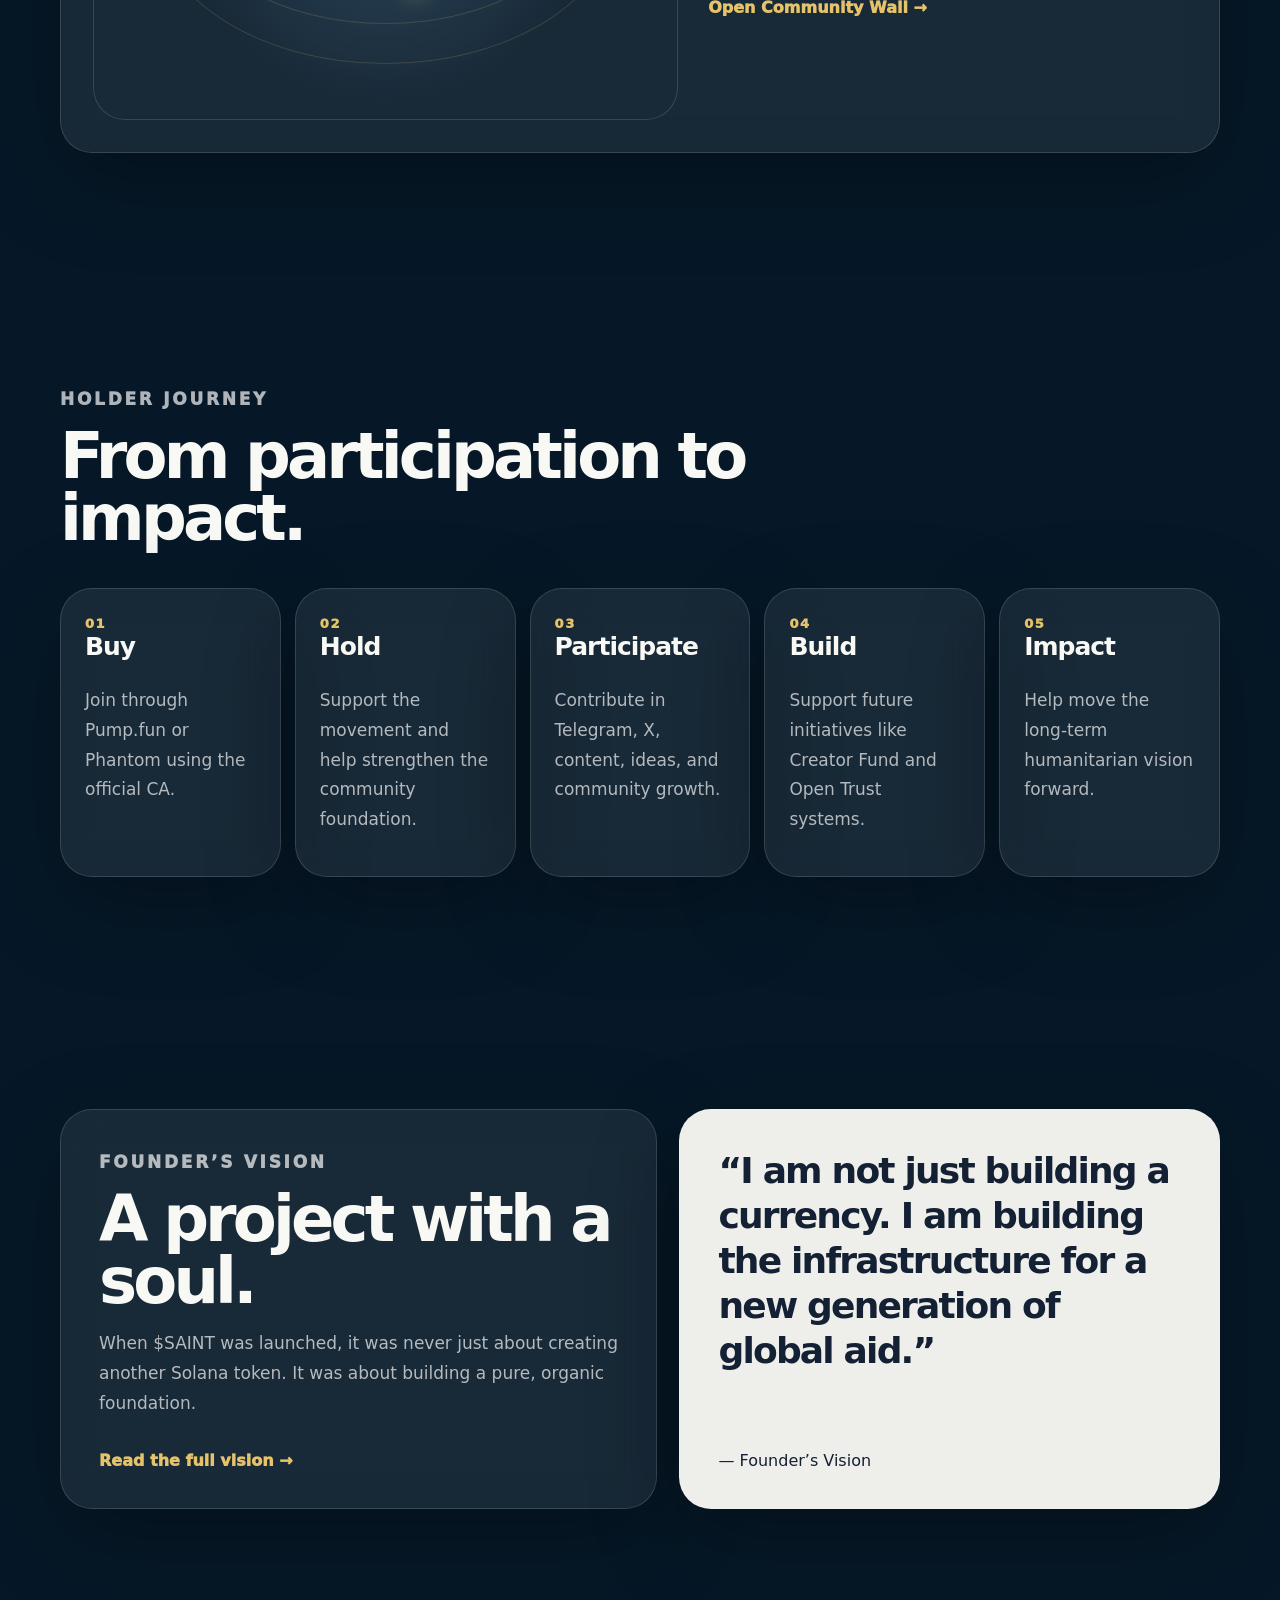
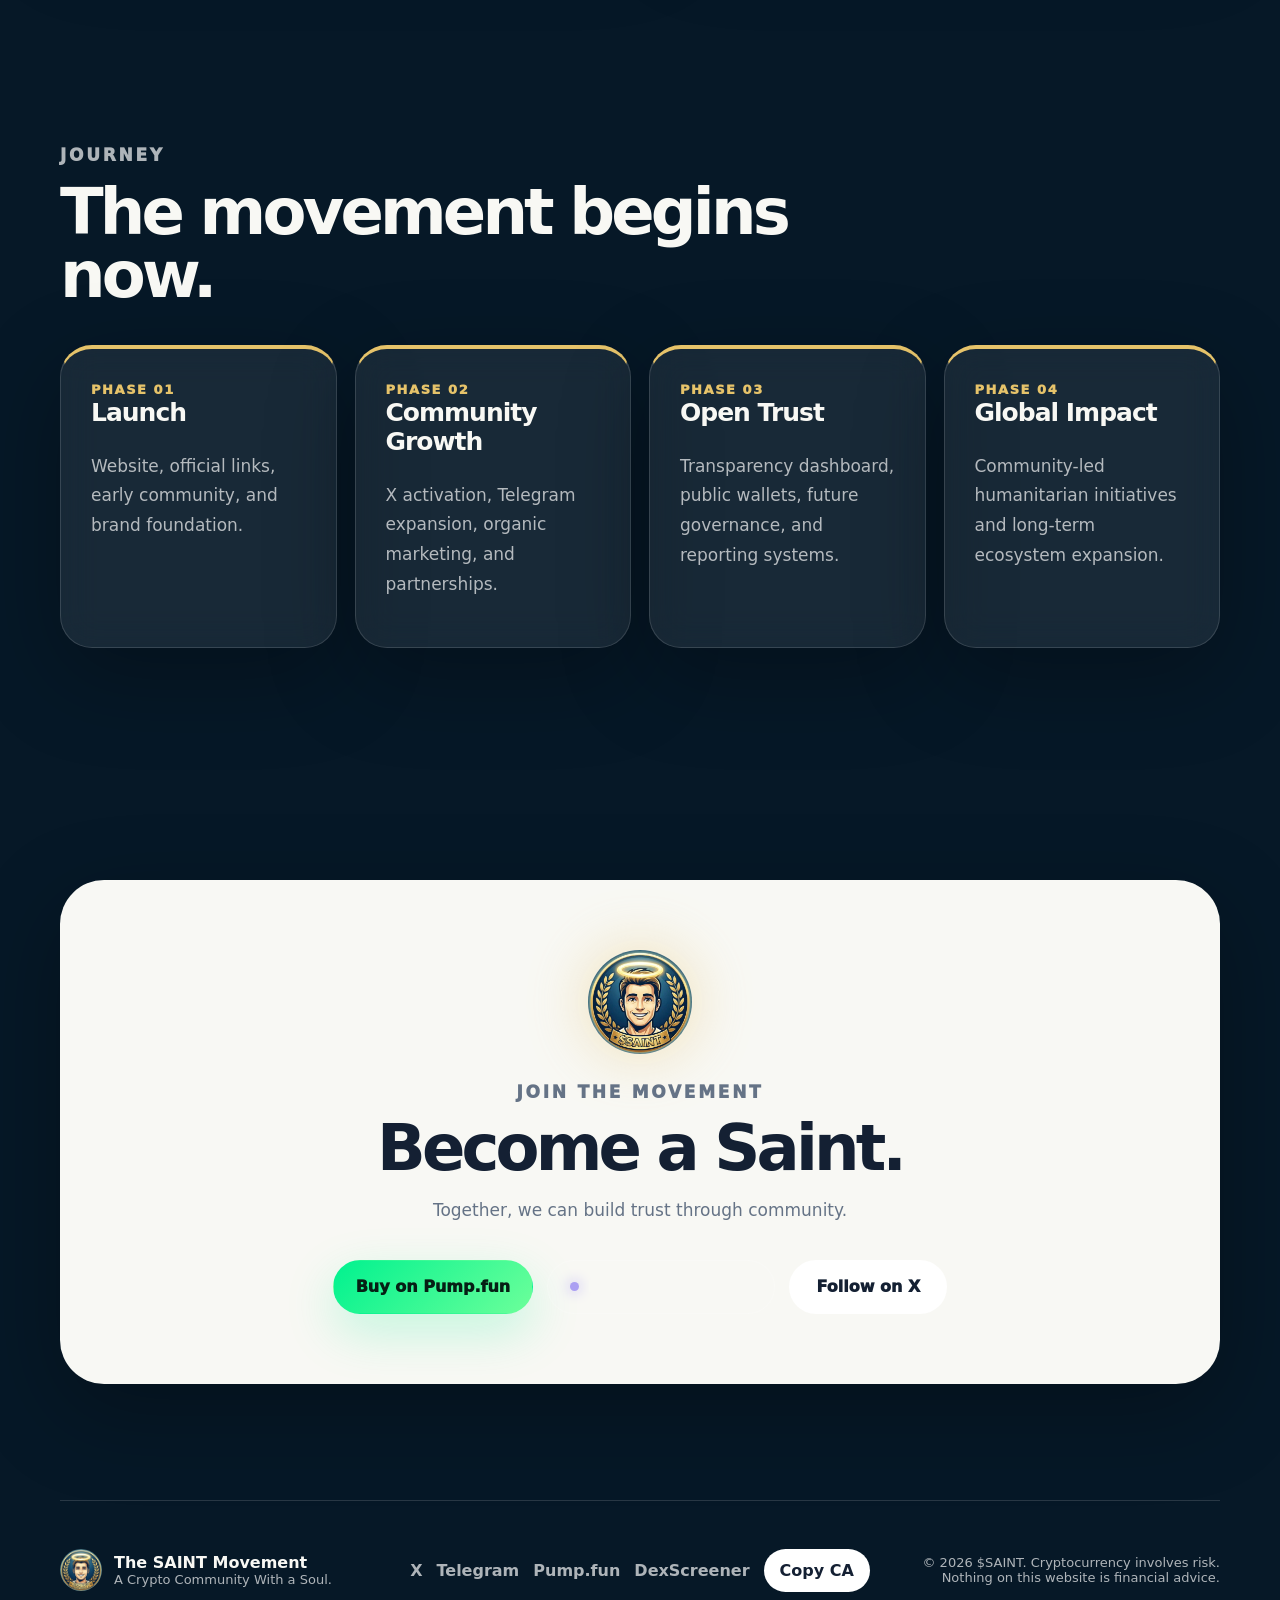
==== commit fc3bf554: "Add files via upload" ====
--- a/index.html
+++ b/index.html
@@ -4,7 +4,8 @@
   <meta charset="UTF-8" />
   <meta name="viewport" content="width=device-width, initial-scale=1.0" />
 
-  <title>$SAINT v3.0 — Building Trust Through Community</title>
+  <title>$SAINT</title>
+<link rel="icon" type="image/png" href="favicon.png">
   <meta name="description" content="$SAINT is a Solana-powered movement with live transparency metrics, Pump.fun and Phantom buy buttons, and a community-first vision." />
   <meta name="theme-color" content="#061827" />
   <meta name="robots" content="index, follow" />
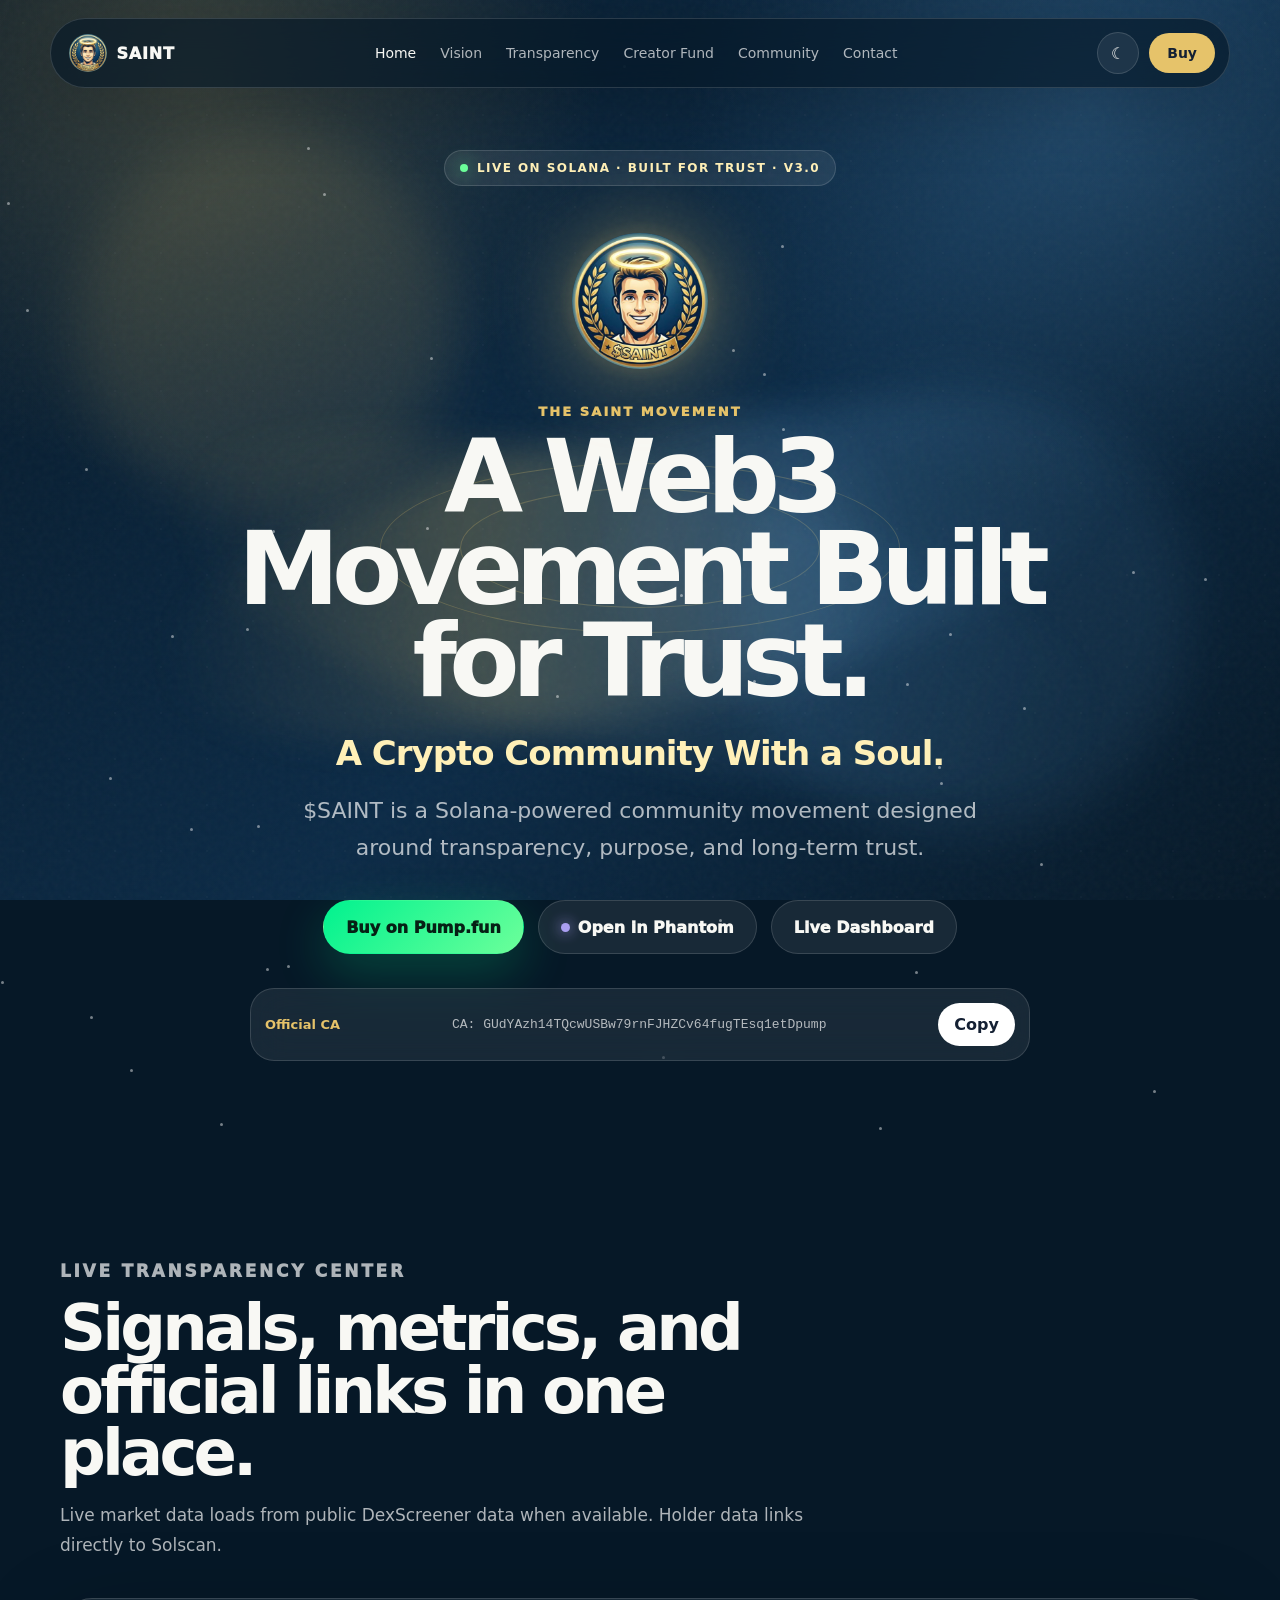
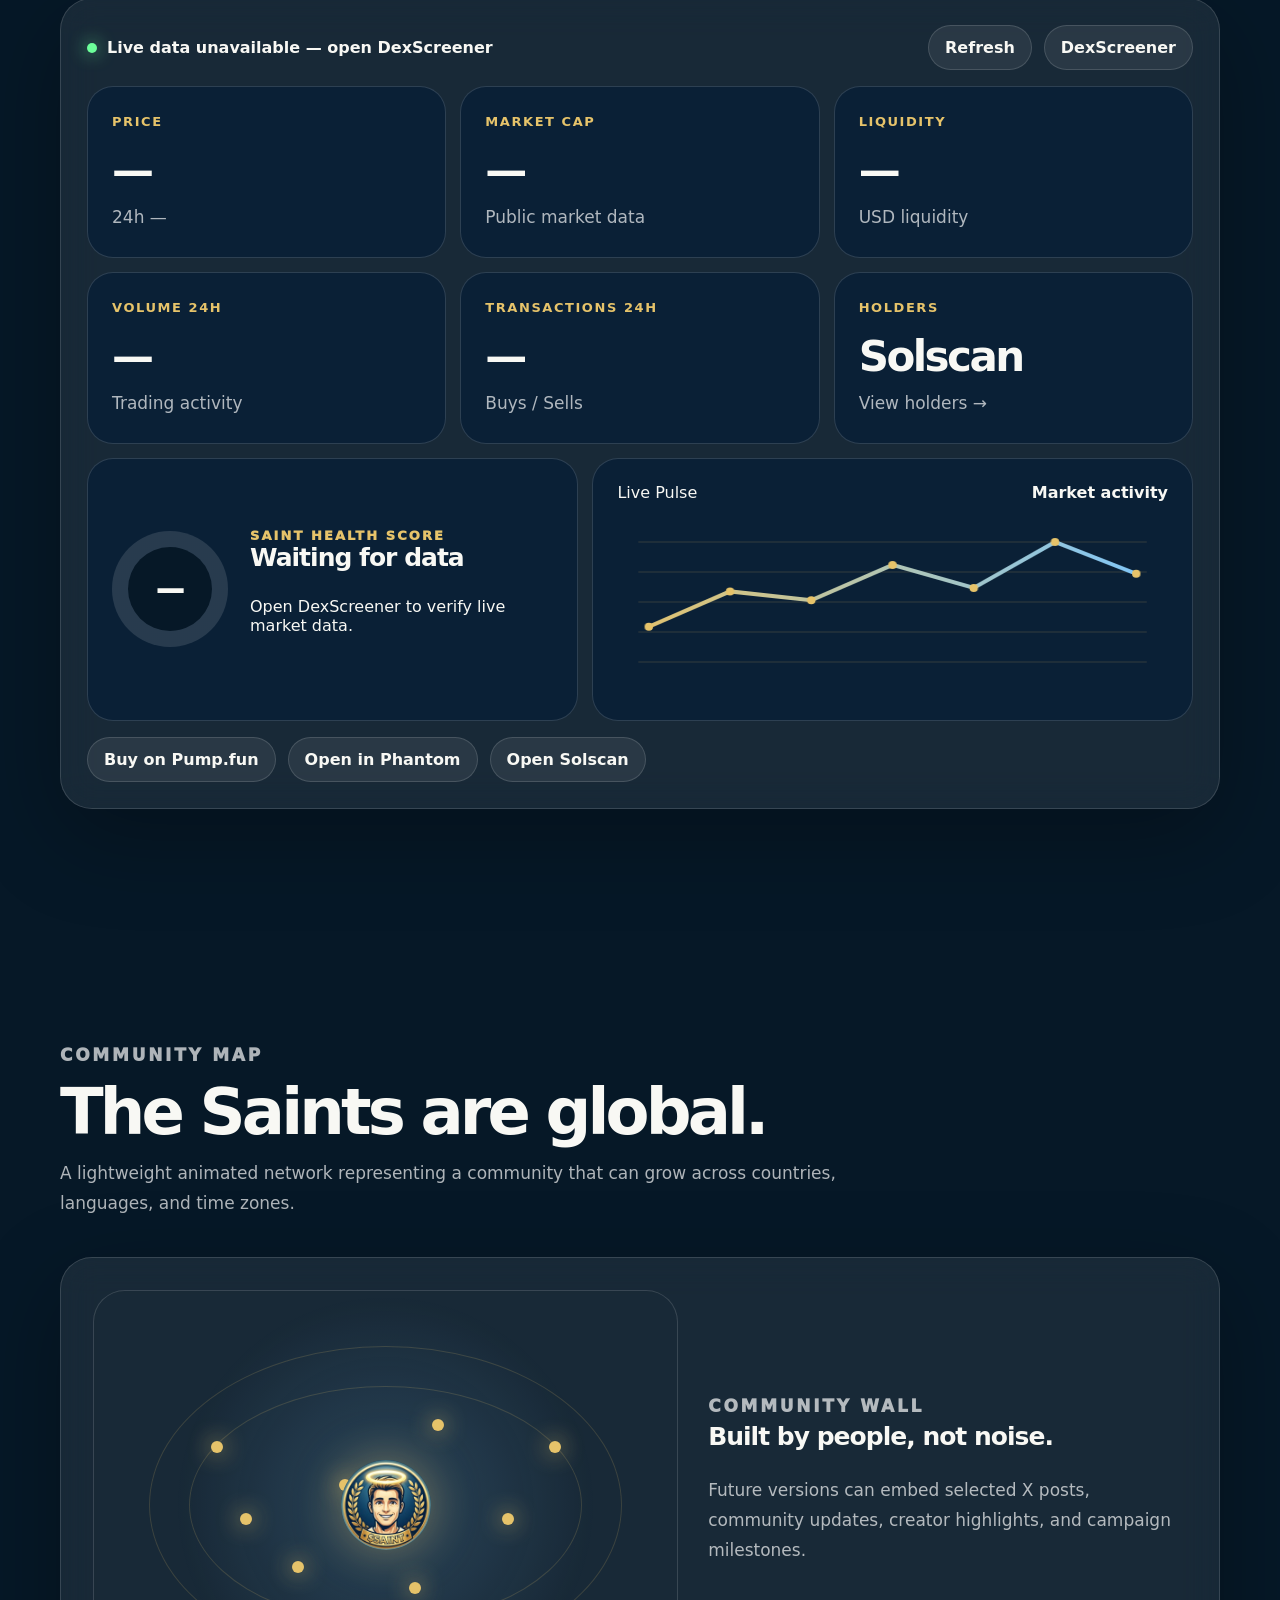
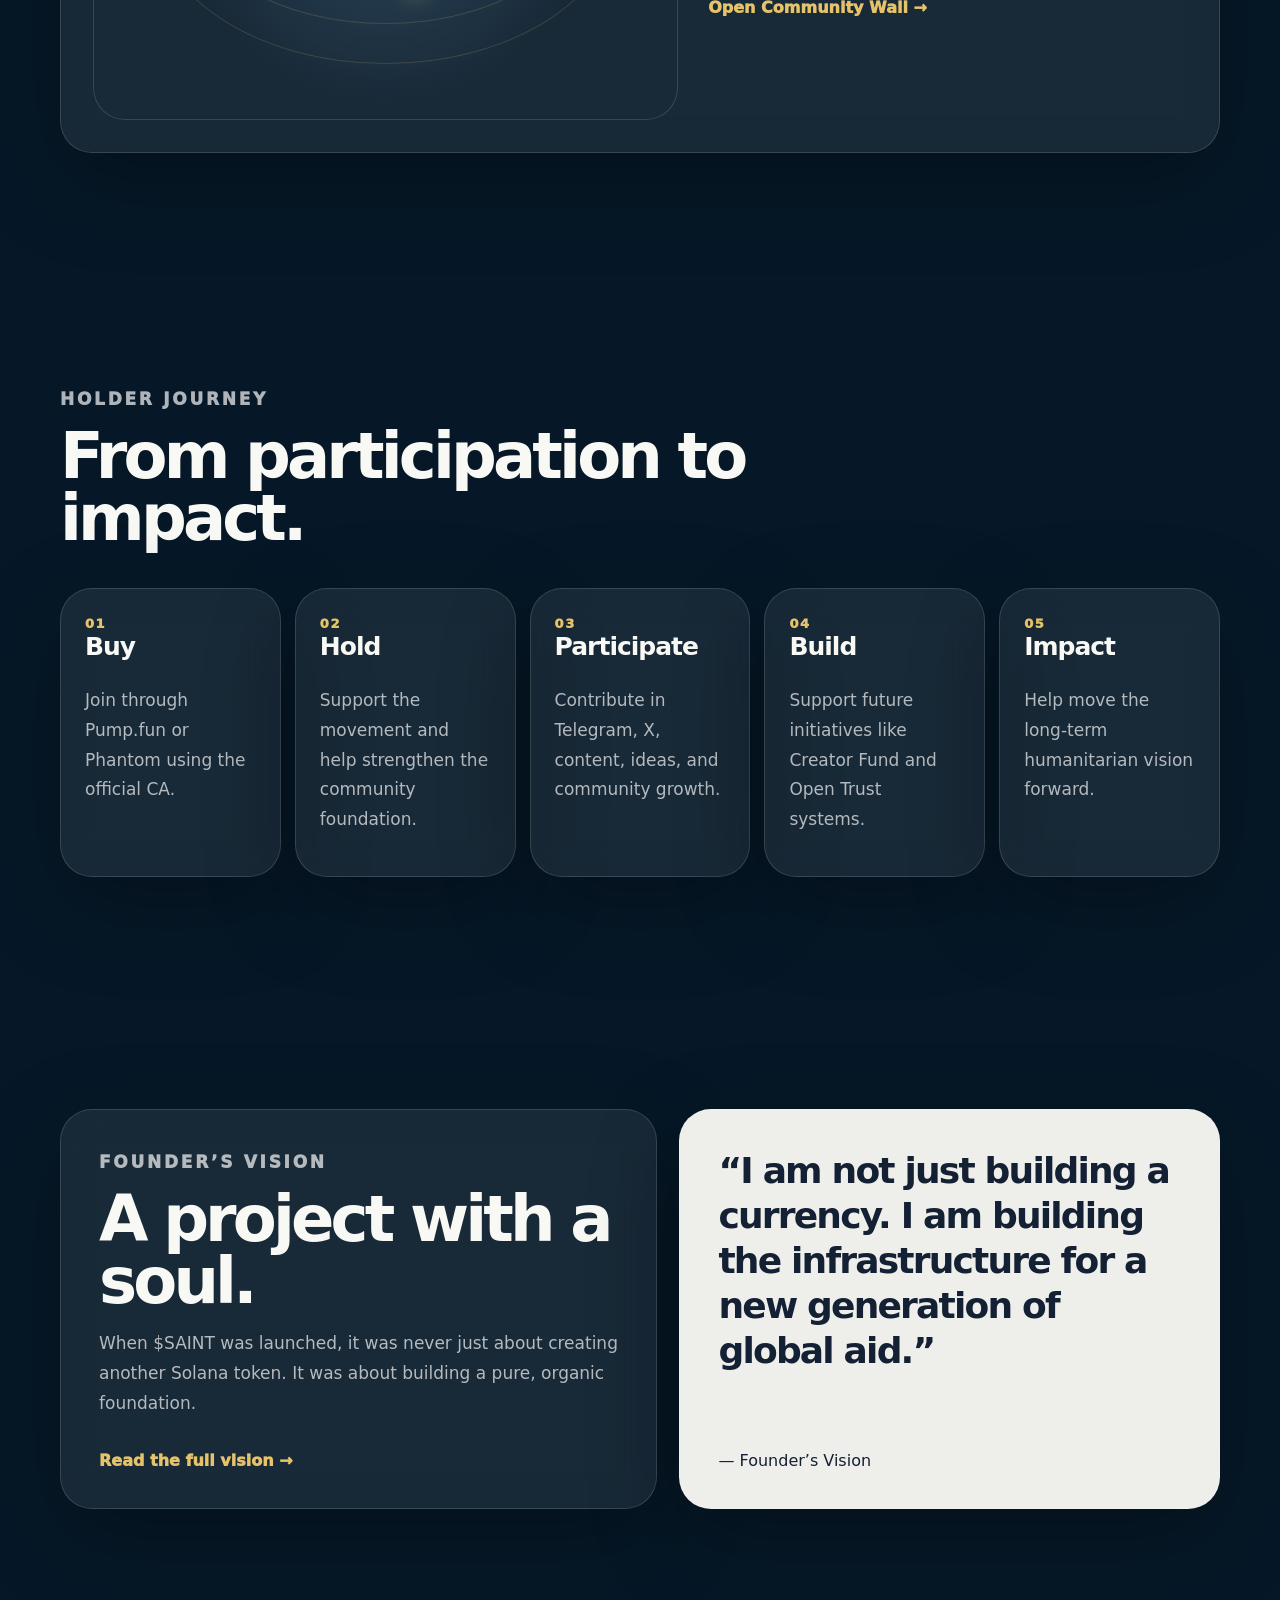
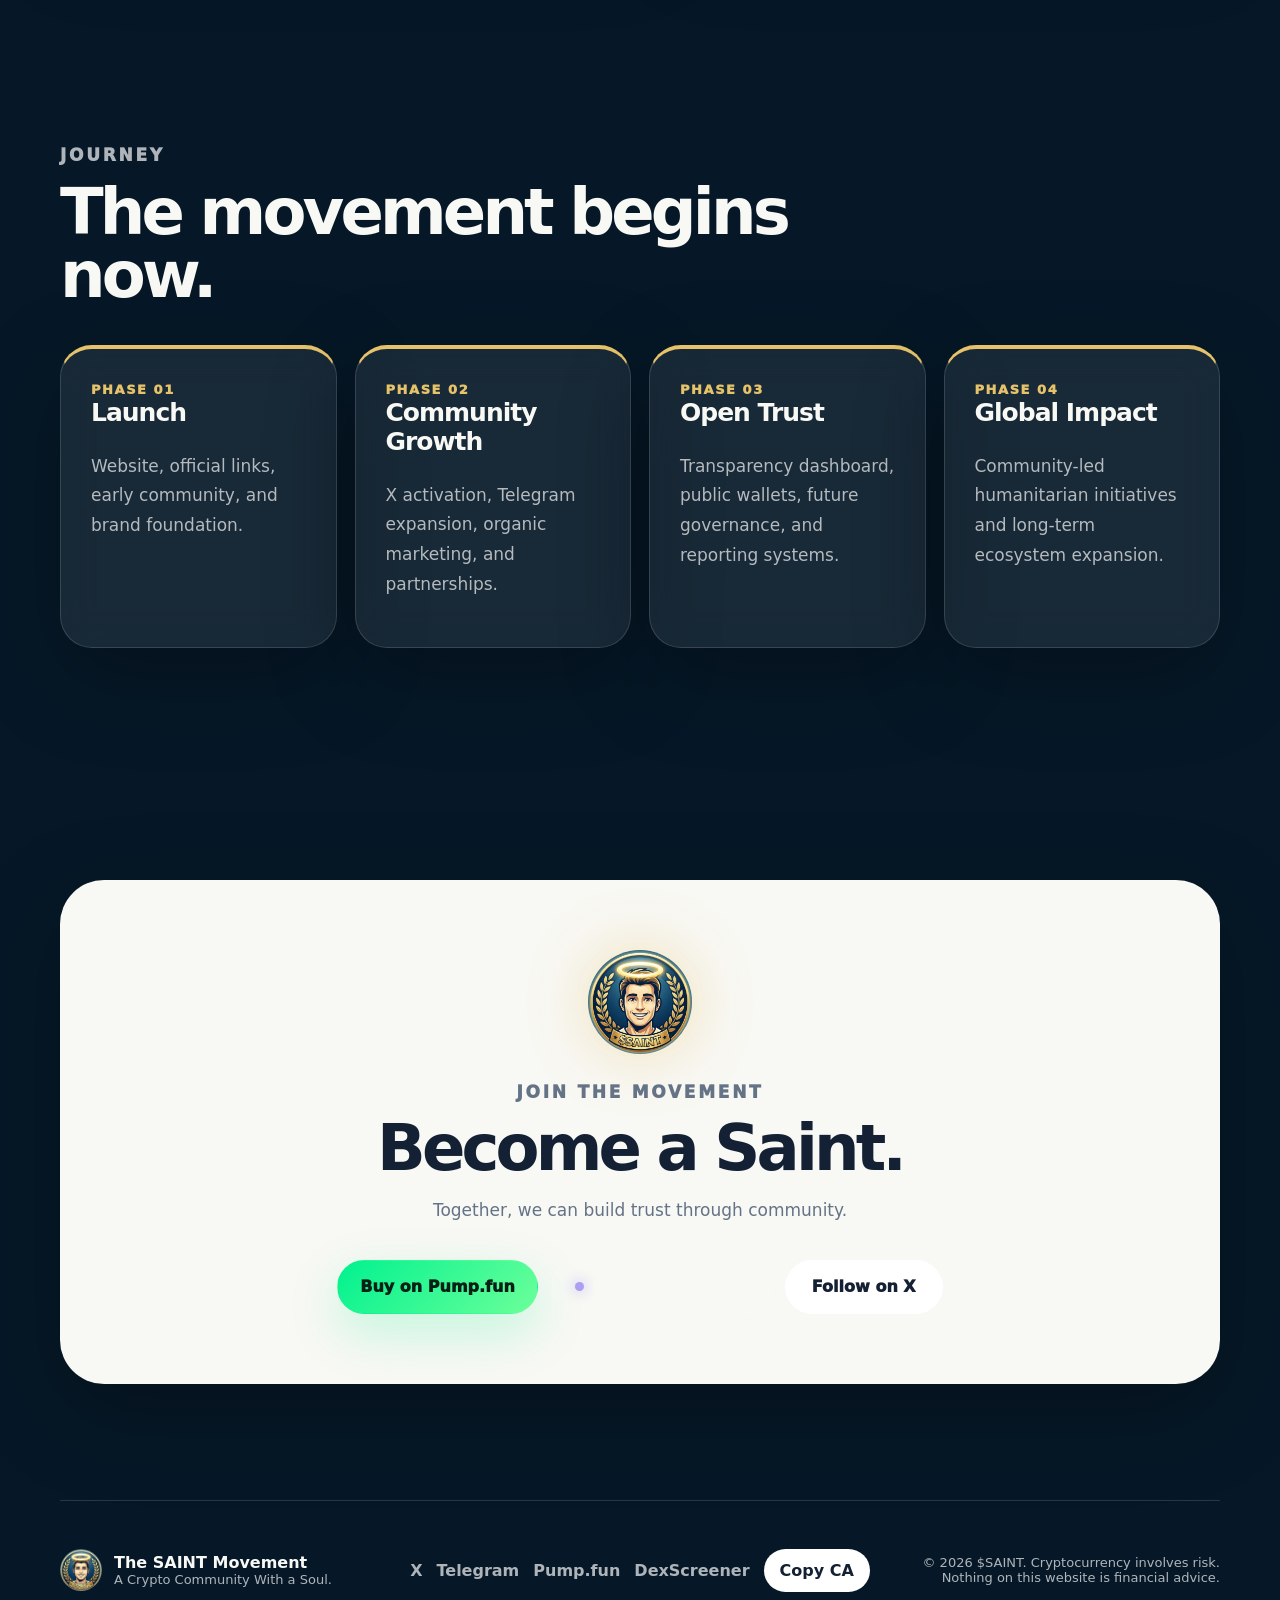
==== commit 720fc15d: "Add files via upload" ====
--- a/index.html
+++ b/index.html
@@ -66,7 +66,7 @@
 <a class="" href="creator-fund.html">Creator Fund</a>
 <a class="" href="community.html">Community</a>
     <a href="https://pump.fun/coin/GUdYAzh14TQcwUSBw79rnFJHZCv64fugTEsq1etDpump" target="_blank" rel="noopener">Buy on Pump.fun</a>
-    <a href="https://phantom.app/ul/v1/swap/?buy=solana%3A101%2Faddress%3AGUdYAzh14TQcwUSBw79rnFJHZCv64fugTEsq1etDpump&sell=" target="_blank" rel="noopener">Buy with Phantom</a>
+    <a href="https://phantom.app/ul/browse/https%3A%2F%2Fpump.fun%2Fcoin%2FGUdYAzh14TQcwUSBw79rnFJHZCv64fugTEsq1etDpump?ref=https%3A%2F%2Fwww.saintfamily.org" target="_blank" rel="noopener">Open in Phantom</a>
     <a href="https://t.co/1RIIzHQs0j" target="_blank" rel="noopener">Telegram</a>
     <a href="https://x.com/SaintDevSol" target="_blank" rel="noopener">X Official</a>
   </aside>
@@ -99,7 +99,7 @@
 
     <div class="button-row">
       <a class="btn primary pumpfun" href="https://pump.fun/coin/GUdYAzh14TQcwUSBw79rnFJHZCv64fugTEsq1etDpump" target="_blank" rel="noopener">Buy on Pump.fun</a>
-      <a class="btn phantom" href="https://phantom.app/ul/v1/swap/?buy=solana%3A101%2Faddress%3AGUdYAzh14TQcwUSBw79rnFJHZCv64fugTEsq1etDpump&sell=" target="_blank" rel="noopener">Buy with Phantom</a>
+      <a class="btn phantom" href="https://phantom.app/ul/browse/https%3A%2F%2Fpump.fun%2Fcoin%2FGUdYAzh14TQcwUSBw79rnFJHZCv64fugTEsq1etDpump?ref=https%3A%2F%2Fwww.saintfamily.org" target="_blank" rel="noopener">Open in Phantom</a>
       <a class="btn ghost" href="#transparency-center">Live Dashboard</a>
     </div>
 
@@ -157,7 +157,7 @@
 
     <div class="dashboard-actions">
       <a href="https://pump.fun/coin/GUdYAzh14TQcwUSBw79rnFJHZCv64fugTEsq1etDpump" target="_blank" rel="noopener">Buy on Pump.fun</a>
-      <a href="https://phantom.app/ul/v1/swap/?buy=solana%3A101%2Faddress%3AGUdYAzh14TQcwUSBw79rnFJHZCv64fugTEsq1etDpump&sell=" target="_blank" rel="noopener">Buy with Phantom</a>
+      <a href="https://phantom.app/ul/browse/https%3A%2F%2Fpump.fun%2Fcoin%2FGUdYAzh14TQcwUSBw79rnFJHZCv64fugTEsq1etDpump?ref=https%3A%2F%2Fwww.saintfamily.org" target="_blank" rel="noopener">Open in Phantom</a>
       <a href="https://solscan.io/token/GUdYAzh14TQcwUSBw79rnFJHZCv64fugTEsq1etDpump" target="_blank" rel="noopener">Open Solscan</a>
     </div>
   </div>
@@ -243,7 +243,7 @@
     <p>Together, we can build trust through community.</p>
     <div class="button-row">
       <a class="btn primary pumpfun" href="https://pump.fun/coin/GUdYAzh14TQcwUSBw79rnFJHZCv64fugTEsq1etDpump" target="_blank" rel="noopener">Buy on Pump.fun</a>
-      <a class="btn phantom" href="https://phantom.app/ul/v1/swap/?buy=solana%3A101%2Faddress%3AGUdYAzh14TQcwUSBw79rnFJHZCv64fugTEsq1etDpump&sell=" target="_blank" rel="noopener">Buy with Phantom</a>
+      <a class="btn phantom" href="https://phantom.app/ul/browse/https%3A%2F%2Fpump.fun%2Fcoin%2FGUdYAzh14TQcwUSBw79rnFJHZCv64fugTEsq1etDpump?ref=https%3A%2F%2Fwww.saintfamily.org" target="_blank" rel="noopener">Open in Phantom</a>
       <a class="btn secondary" href="https://x.com/SaintDevSol" target="_blank" rel="noopener">Follow on X</a>
     </div>
   </div>
@@ -276,7 +276,7 @@
       dexApi: "https://api.dexscreener.com/tokens/v1/solana/GUdYAzh14TQcwUSBw79rnFJHZCv64fugTEsq1etDpump",
       dexUrl: "https://dexscreener.com/solana/GUdYAzh14TQcwUSBw79rnFJHZCv64fugTEsq1etDpump",
       pumpUrl: "https://pump.fun/coin/GUdYAzh14TQcwUSBw79rnFJHZCv64fugTEsq1etDpump",
-      phantomUrl: "https://phantom.app/ul/v1/swap/?buy=solana%3A101%2Faddress%3AGUdYAzh14TQcwUSBw79rnFJHZCv64fugTEsq1etDpump&sell=",
+      phantomUrl: "https://phantom.app/ul/browse/https%3A%2F%2Fpump.fun%2Fcoin%2FGUdYAzh14TQcwUSBw79rnFJHZCv64fugTEsq1etDpump?ref=https%3A%2F%2Fwww.saintfamily.org",
       solscanUrl: "https://solscan.io/token/GUdYAzh14TQcwUSBw79rnFJHZCv64fugTEsq1etDpump"
     };
   </script>
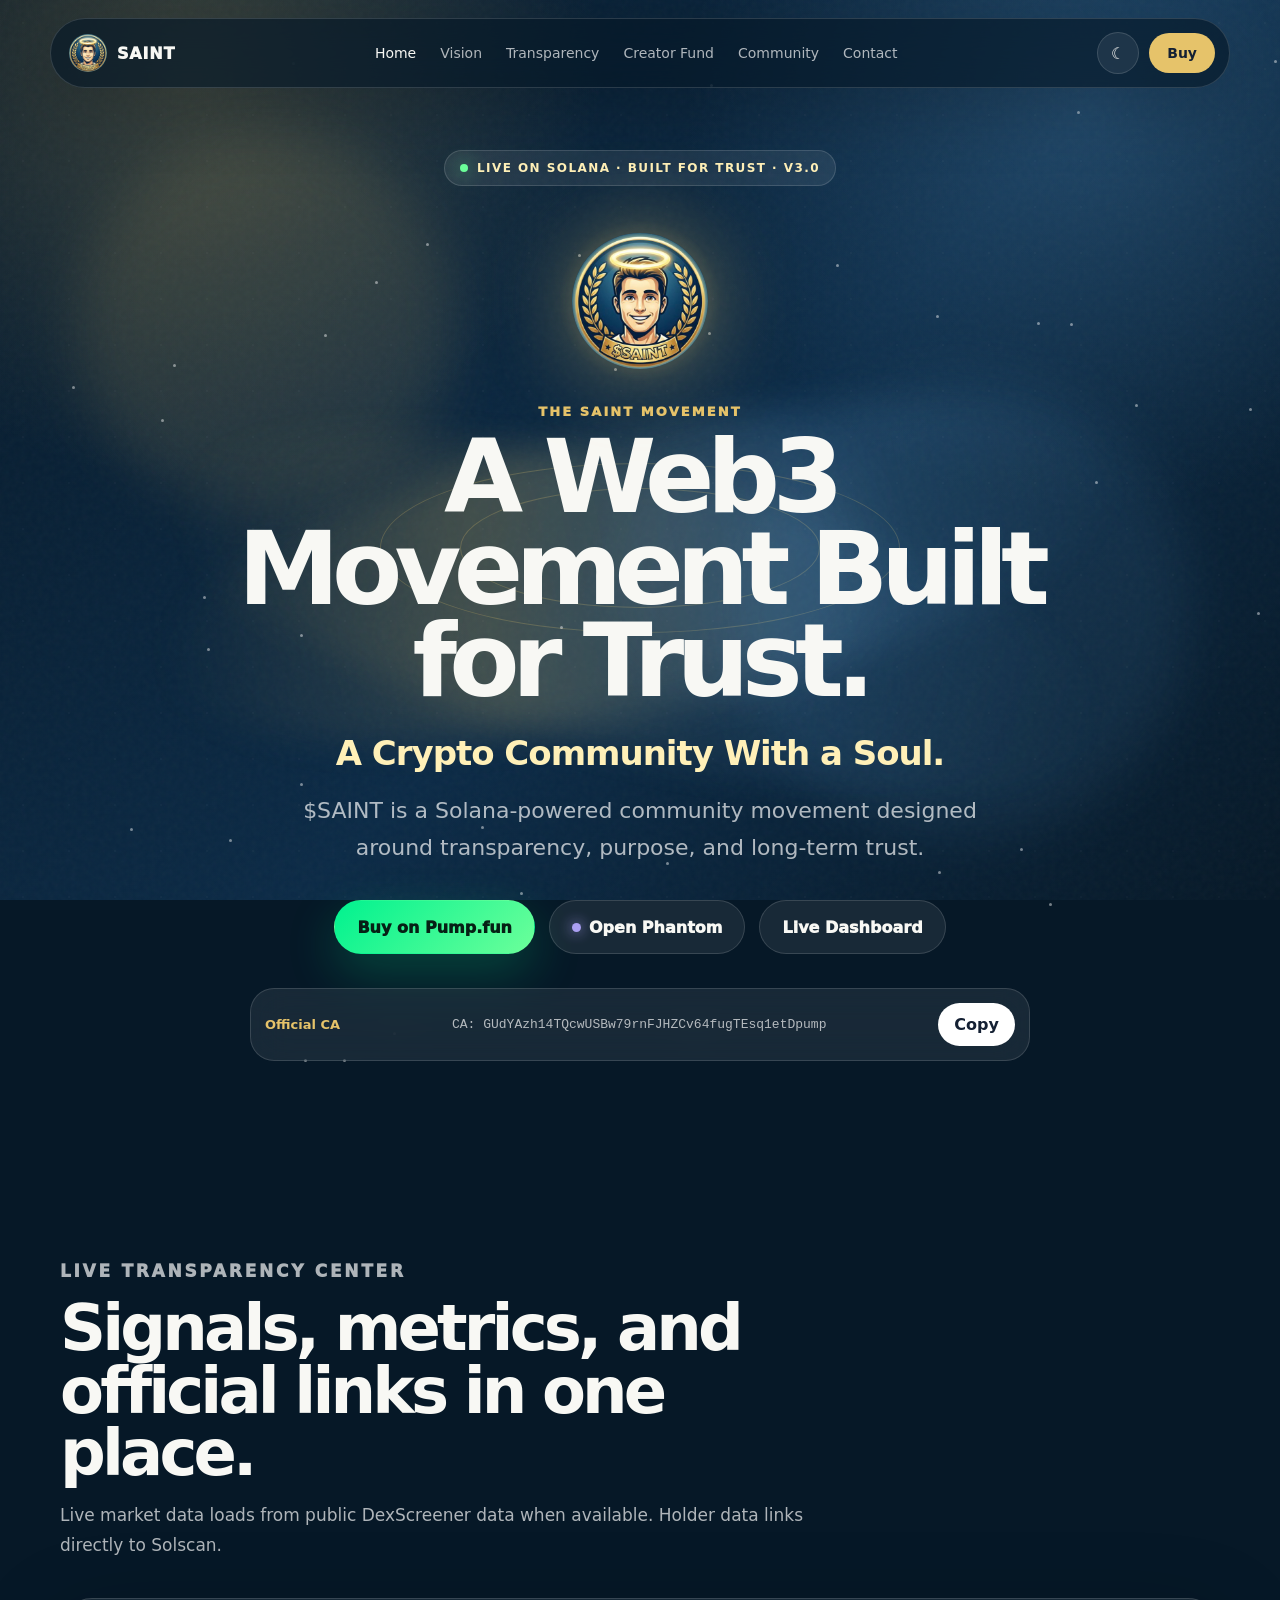
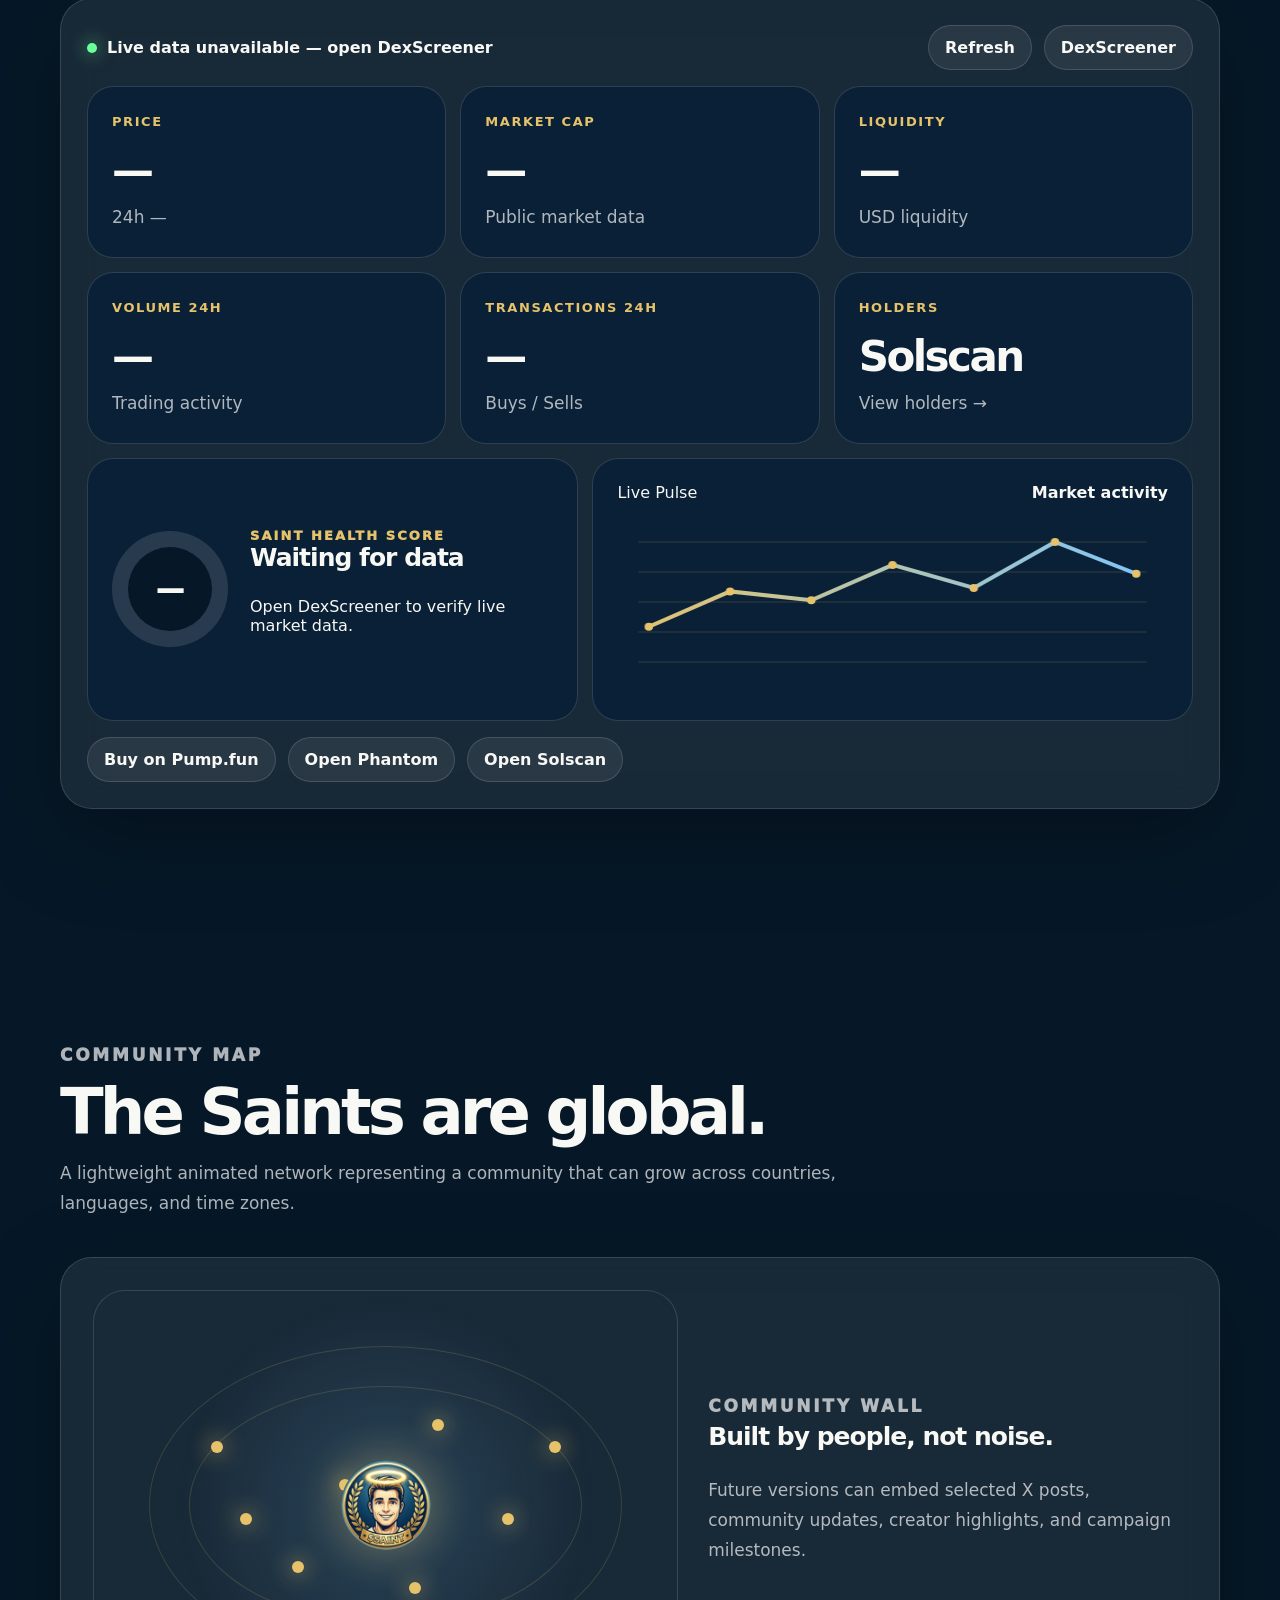
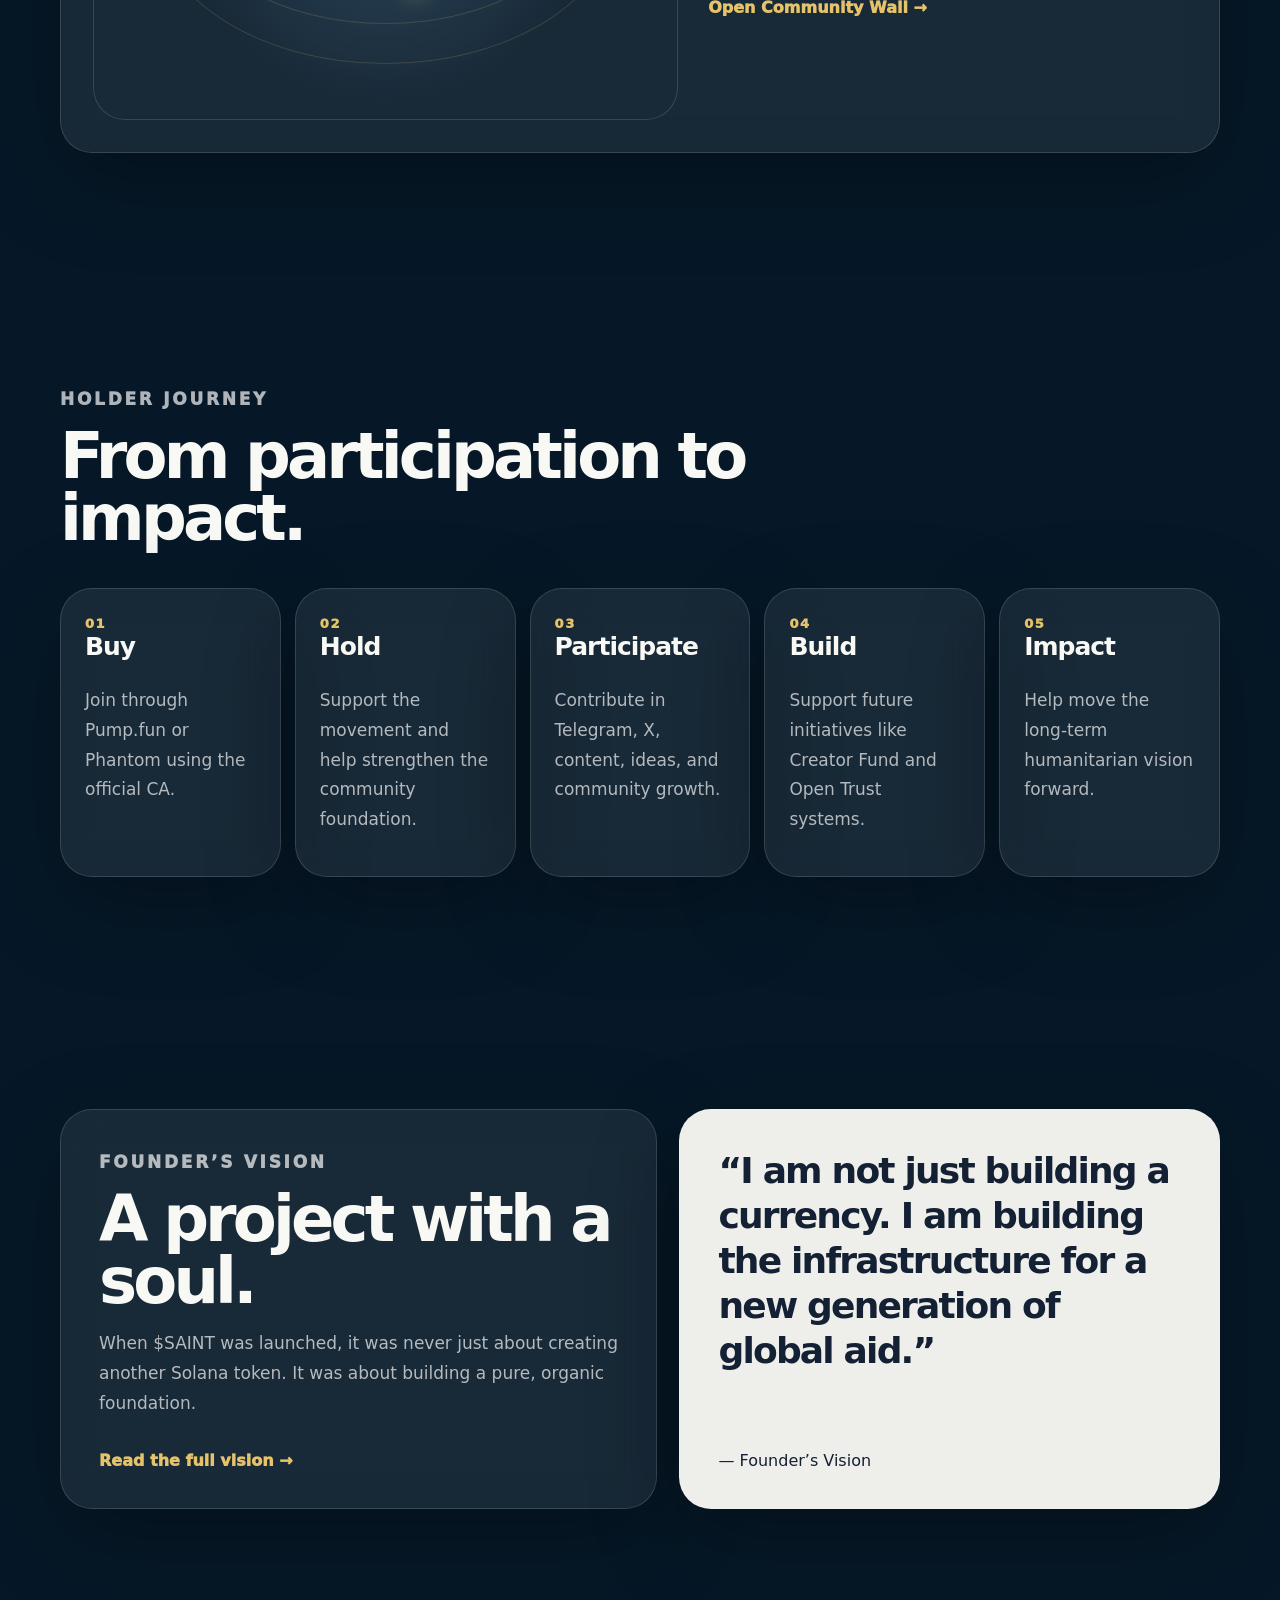
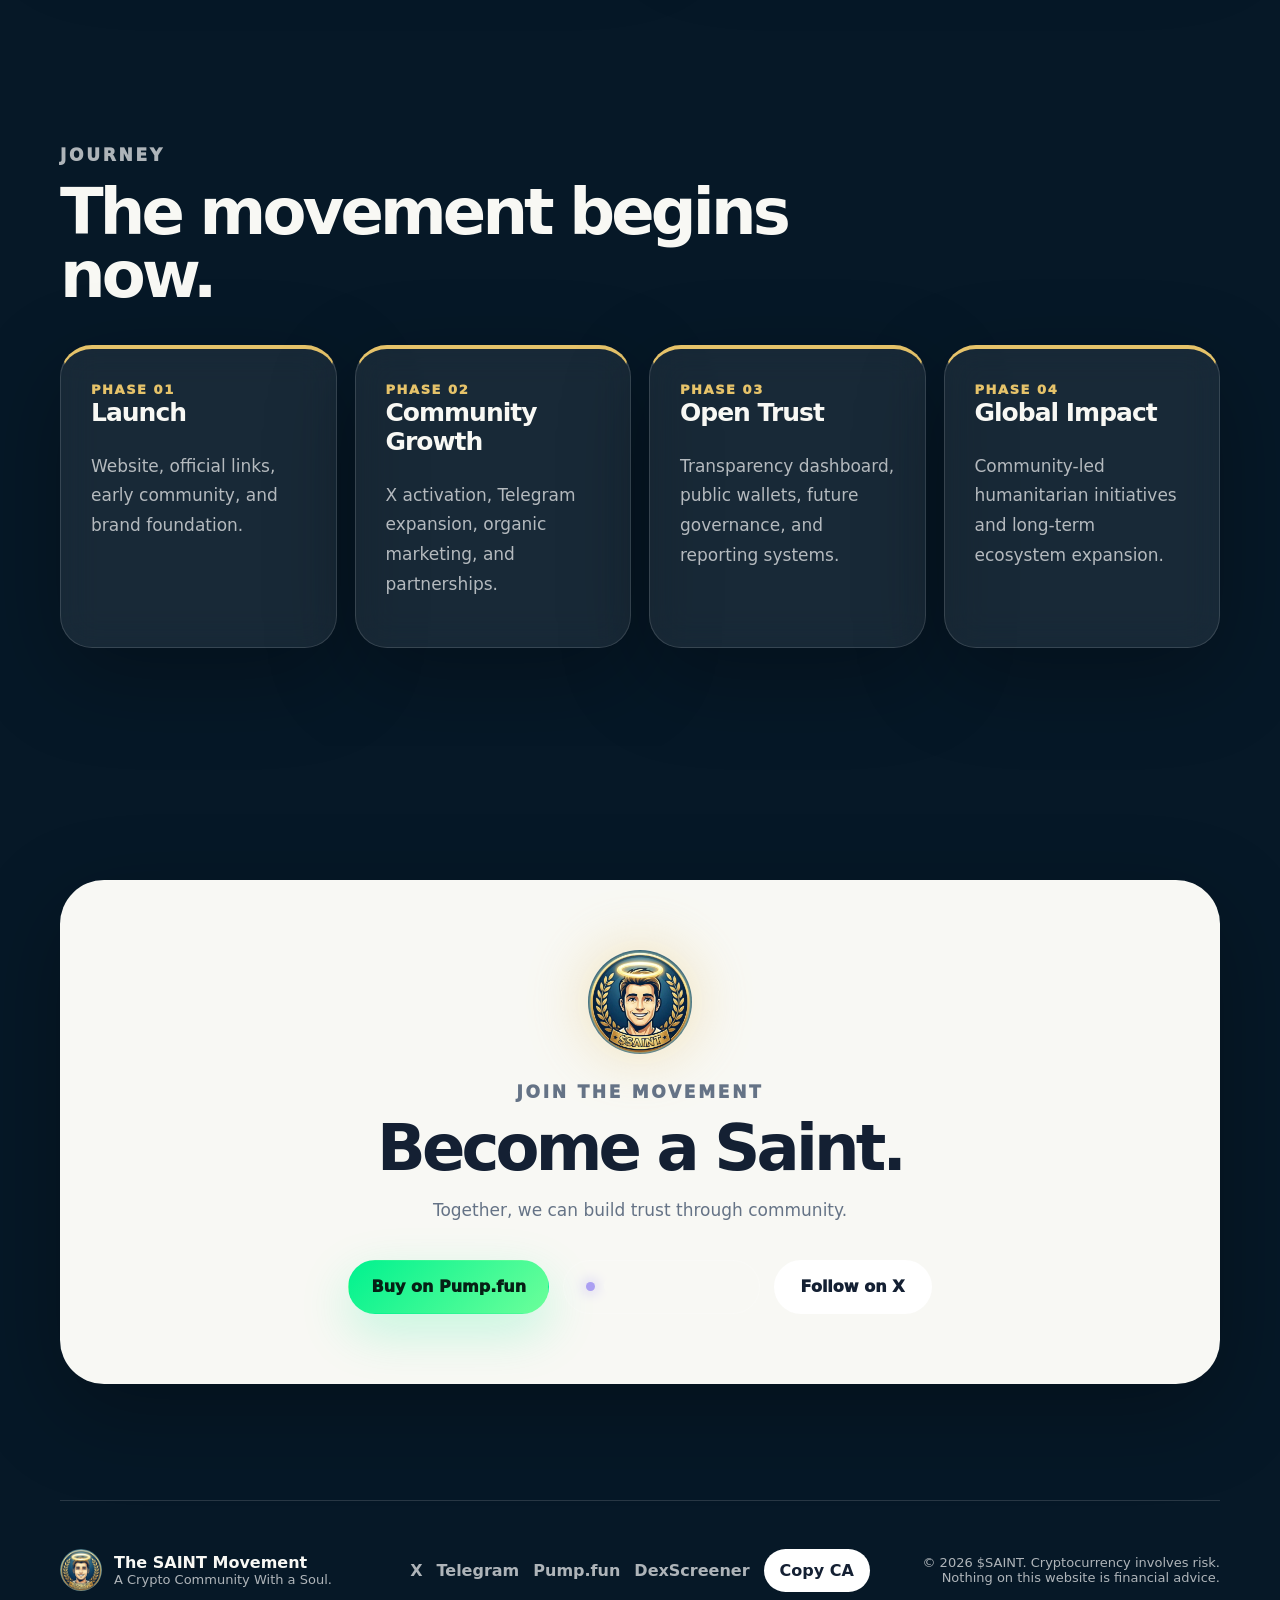
==== commit 0d75941f: "Add files via upload" ====
--- a/index.html
+++ b/index.html
@@ -66,7 +66,7 @@
 <a class="" href="creator-fund.html">Creator Fund</a>
 <a class="" href="community.html">Community</a>
     <a href="https://pump.fun/coin/GUdYAzh14TQcwUSBw79rnFJHZCv64fugTEsq1etDpump" target="_blank" rel="noopener">Buy on Pump.fun</a>
-    <a href="https://phantom.app/ul/browse/https%3A%2F%2Fpump.fun%2Fcoin%2FGUdYAzh14TQcwUSBw79rnFJHZCv64fugTEsq1etDpump?ref=https%3A%2F%2Fwww.saintfamily.org" target="_blank" rel="noopener">Open in Phantom</a>
+    <a href="#" onclick="openPhantomApp(event)" target="_blank" rel="noopener">Open Phantom</a>
     <a href="https://t.co/1RIIzHQs0j" target="_blank" rel="noopener">Telegram</a>
     <a href="https://x.com/SaintDevSol" target="_blank" rel="noopener">X Official</a>
   </aside>
@@ -99,7 +99,7 @@
 
     <div class="button-row">
       <a class="btn primary pumpfun" href="https://pump.fun/coin/GUdYAzh14TQcwUSBw79rnFJHZCv64fugTEsq1etDpump" target="_blank" rel="noopener">Buy on Pump.fun</a>
-      <a class="btn phantom" href="https://phantom.app/ul/browse/https%3A%2F%2Fpump.fun%2Fcoin%2FGUdYAzh14TQcwUSBw79rnFJHZCv64fugTEsq1etDpump?ref=https%3A%2F%2Fwww.saintfamily.org" target="_blank" rel="noopener">Open in Phantom</a>
+      <a class="btn phantom" href="#" onclick="openPhantomApp(event)" target="_blank" rel="noopener">Open Phantom</a>
       <a class="btn ghost" href="#transparency-center">Live Dashboard</a>
     </div>
 
@@ -157,7 +157,7 @@
 
     <div class="dashboard-actions">
       <a href="https://pump.fun/coin/GUdYAzh14TQcwUSBw79rnFJHZCv64fugTEsq1etDpump" target="_blank" rel="noopener">Buy on Pump.fun</a>
-      <a href="https://phantom.app/ul/browse/https%3A%2F%2Fpump.fun%2Fcoin%2FGUdYAzh14TQcwUSBw79rnFJHZCv64fugTEsq1etDpump?ref=https%3A%2F%2Fwww.saintfamily.org" target="_blank" rel="noopener">Open in Phantom</a>
+      <a href="#" onclick="openPhantomApp(event)" target="_blank" rel="noopener">Open Phantom</a>
       <a href="https://solscan.io/token/GUdYAzh14TQcwUSBw79rnFJHZCv64fugTEsq1etDpump" target="_blank" rel="noopener">Open Solscan</a>
     </div>
   </div>
@@ -243,7 +243,7 @@
     <p>Together, we can build trust through community.</p>
     <div class="button-row">
       <a class="btn primary pumpfun" href="https://pump.fun/coin/GUdYAzh14TQcwUSBw79rnFJHZCv64fugTEsq1etDpump" target="_blank" rel="noopener">Buy on Pump.fun</a>
-      <a class="btn phantom" href="https://phantom.app/ul/browse/https%3A%2F%2Fpump.fun%2Fcoin%2FGUdYAzh14TQcwUSBw79rnFJHZCv64fugTEsq1etDpump?ref=https%3A%2F%2Fwww.saintfamily.org" target="_blank" rel="noopener">Open in Phantom</a>
+      <a class="btn phantom" href="#" onclick="openPhantomApp(event)" target="_blank" rel="noopener">Open Phantom</a>
       <a class="btn secondary" href="https://x.com/SaintDevSol" target="_blank" rel="noopener">Follow on X</a>
     </div>
   </div>
@@ -276,7 +276,7 @@
       dexApi: "https://api.dexscreener.com/tokens/v1/solana/GUdYAzh14TQcwUSBw79rnFJHZCv64fugTEsq1etDpump",
       dexUrl: "https://dexscreener.com/solana/GUdYAzh14TQcwUSBw79rnFJHZCv64fugTEsq1etDpump",
       pumpUrl: "https://pump.fun/coin/GUdYAzh14TQcwUSBw79rnFJHZCv64fugTEsq1etDpump",
-      phantomUrl: "https://phantom.app/ul/browse/https%3A%2F%2Fpump.fun%2Fcoin%2FGUdYAzh14TQcwUSBw79rnFJHZCv64fugTEsq1etDpump?ref=https%3A%2F%2Fwww.saintfamily.org",
+      phantomUrl:"phantom://",
       solscanUrl: "https://solscan.io/token/GUdYAzh14TQcwUSBw79rnFJHZCv64fugTEsq1etDpump"
     };
   </script>
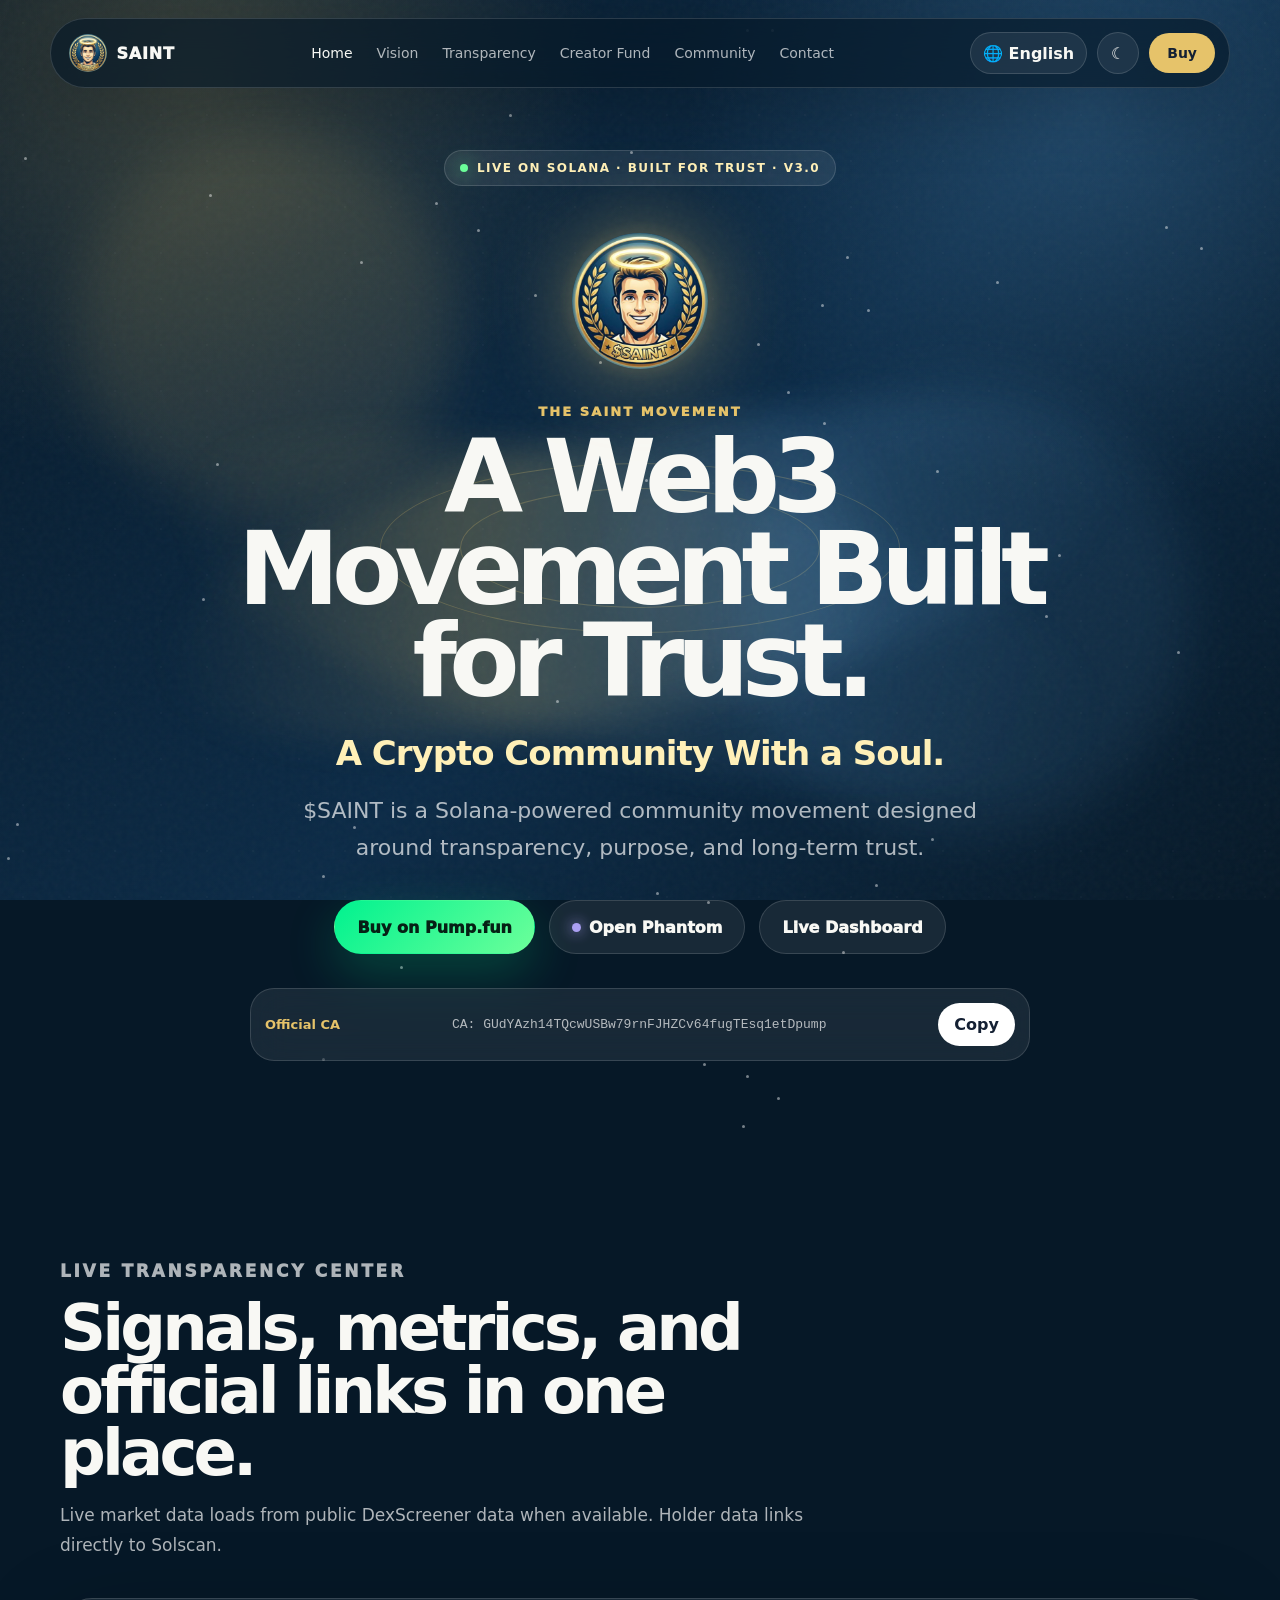
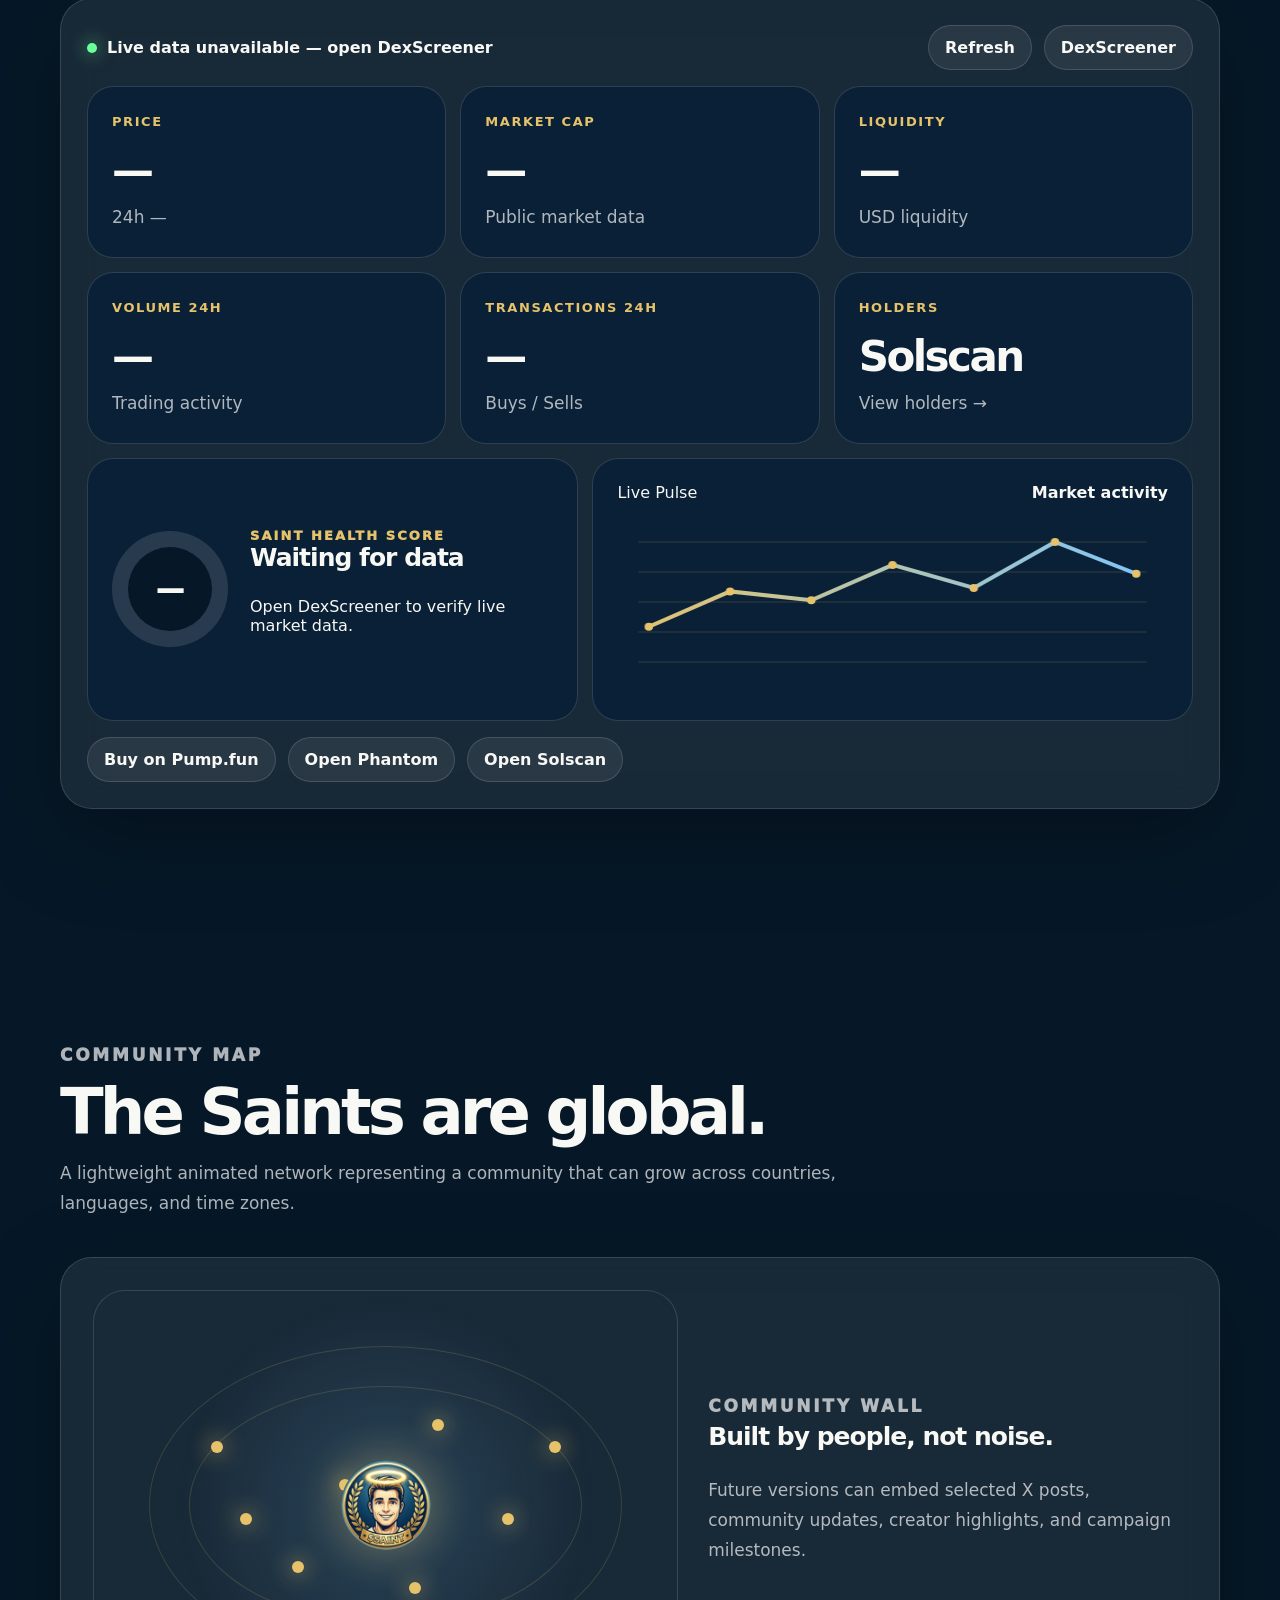
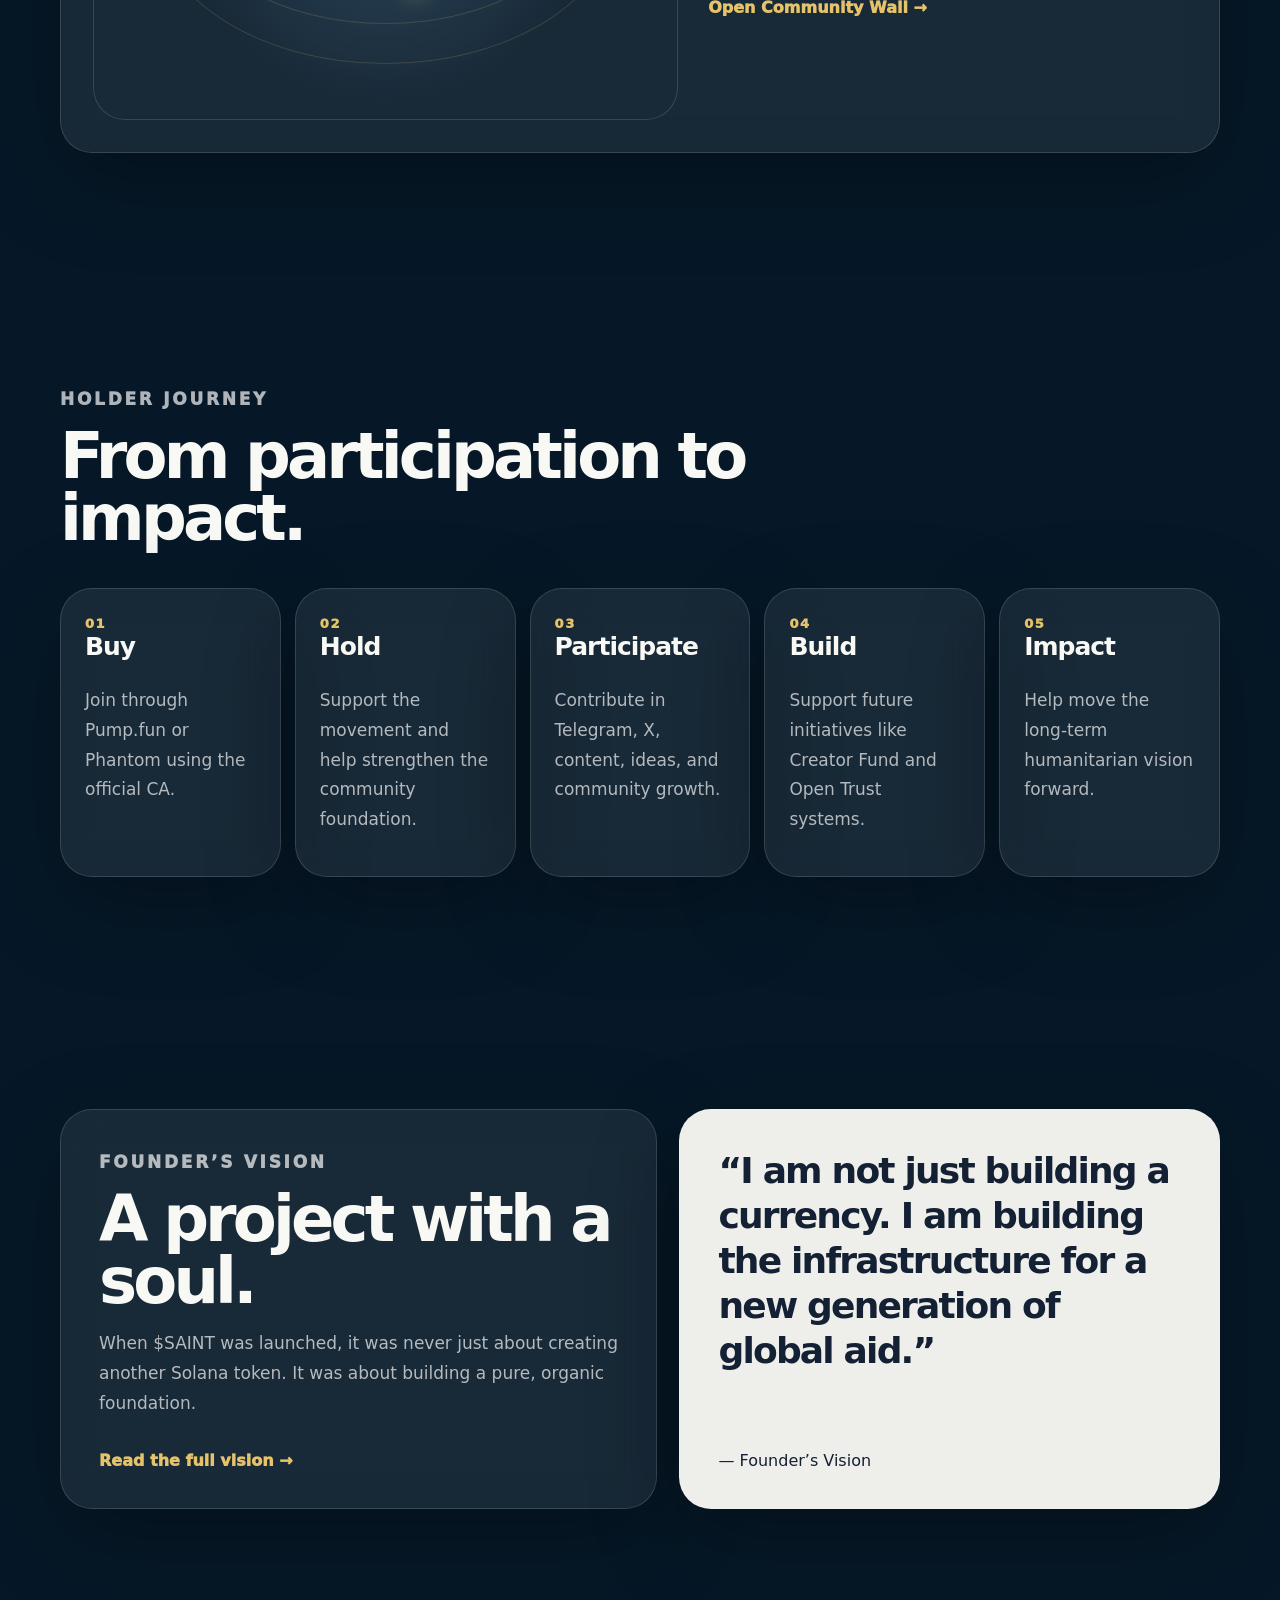
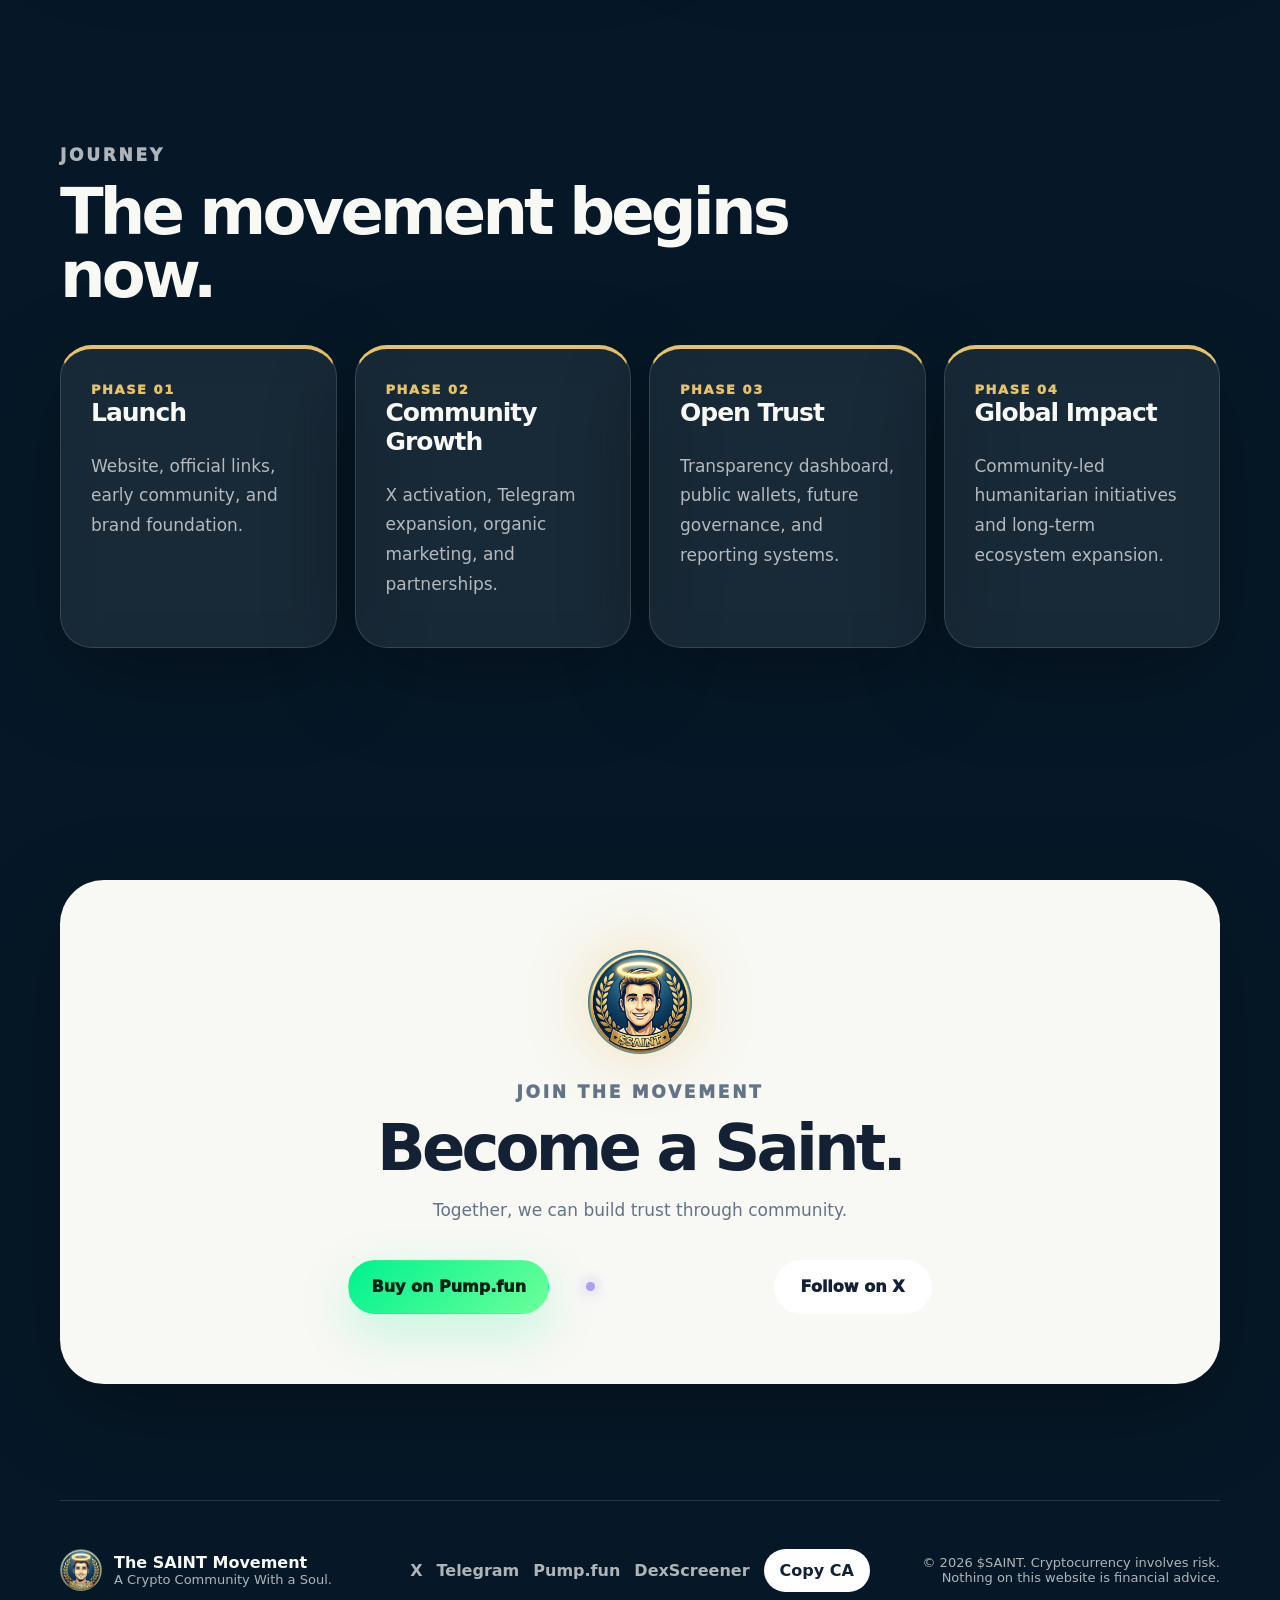
==== commit b002fedf: "Add files via upload" ====
--- a/index.html
+++ b/index.html
@@ -43,30 +43,30 @@
     </a>
 
     <nav class="desktop-nav" aria-label="Main navigation">
-      <a class="active" href="index.html">Home</a>
-<a class="" href="founders-vision.html">Vision</a>
-<a class="" href="transparency.html">Transparency</a>
-<a class="" href="creator-fund.html">Creator Fund</a>
-<a class="" href="community.html">Community</a>
-    <a class="" href="contact.html">Contact</a></nav>
+      <a class="active" href="index.html" data-i18n="home">Home</a>
+<a class="" href="founders-vision.html" data-i18n="vision">Vision</a>
+<a class="" href="transparency.html" data-i18n="transparency">Transparency</a>
+<a class="" href="creator-fund.html" data-i18n="creator">Creator Fund</a>
+<a class="" href="community.html" data-i18n="community">Community</a>
+    <a class="" href="contact.html" data-i18n="contact">Contact</a></nav>
 
     <div class="nav-actions">
-      <button class="theme-toggle" id="themeToggle" aria-label="Toggle light and dark mode">
+      <div class="language-switcher"><button class="language-button" type="button">🌐 <span data-lang-current>English</span></button><div class="language-menu"><button type="button" data-lang="en">English</button><button type="button" data-lang="pt">Português</button><button type="button" data-lang="es">Español</button><button type="button" data-lang="zh">中文</button></div></div><button class="theme-toggle" id="themeToggle" aria-label="Toggle light and dark mode">
         <span class="sun">☀</span><span class="moon">☾</span>
       </button>
-      <a class="nav-cta" href="https://pump.fun/coin/GUdYAzh14TQcwUSBw79rnFJHZCv64fugTEsq1etDpump" target="_blank" rel="noopener">Buy</a>
+      <a class="nav-cta" href="https://pump.fun/coin/GUdYAzh14TQcwUSBw79rnFJHZCv64fugTEsq1etDpump" target="_blank" rel="noopener" data-i18n="buy">Buy</a>
       <button class="menu-toggle" id="menuToggle" aria-label="Open menu">☰</button>
     </div>
   </header>
 
   <aside class="mobile-nav" id="mobileNav">
-    <a class="active" href="index.html">Home</a>
-<a class="" href="founders-vision.html">Vision</a>
-<a class="" href="transparency.html">Transparency</a>
-<a class="" href="creator-fund.html">Creator Fund</a>
-<a class="" href="community.html">Community</a>
-    <a href="https://pump.fun/coin/GUdYAzh14TQcwUSBw79rnFJHZCv64fugTEsq1etDpump" target="_blank" rel="noopener">Buy on Pump.fun</a>
-    <a href="#" onclick="openPhantomApp(event)" target="_blank" rel="noopener">Open Phantom</a>
+    <a class="active" href="index.html" data-i18n="home">Home</a>
+<a class="" href="founders-vision.html" data-i18n="vision">Vision</a>
+<a class="" href="transparency.html" data-i18n="transparency">Transparency</a>
+<a class="" href="creator-fund.html" data-i18n="creator">Creator Fund</a>
+<a class="" href="community.html" data-i18n="community">Community</a>
+    <a href="https://pump.fun/coin/GUdYAzh14TQcwUSBw79rnFJHZCv64fugTEsq1etDpump" target="_blank" rel="noopener" data-i18n="pump">Buy on Pump.fun</a>
+    <a href="#" onclick="openPhantomApp(event)" target="_blank" rel="noopener" data-i18n="phantom">Open Phantom</a>
     <a href="https://t.co/1RIIzHQs0j" target="_blank" rel="noopener">Telegram</a>
     <a href="https://x.com/SaintDevSol" target="_blank" rel="noopener">X Official</a>
   </aside>
@@ -91,22 +91,22 @@
     </div>
 
     <p class="eyebrow">The SAINT Movement</p>
-    <h1>A Web3 Movement Built for Trust.</h1>
-    <p class="hero-subtitle">A Crypto Community With a Soul.</p>
+    <h1 data-i18n="heroTitle">A Web3 Movement Built for Trust.</h1>
+    <p class="hero-subtitle" data-i18n="heroSubtitle">A Crypto Community With a Soul.</p>
     <p class="hero-text">
       $SAINT is a Solana-powered community movement designed around transparency, purpose, and long-term trust.
     </p>
 
     <div class="button-row">
-      <a class="btn primary pumpfun" href="https://pump.fun/coin/GUdYAzh14TQcwUSBw79rnFJHZCv64fugTEsq1etDpump" target="_blank" rel="noopener">Buy on Pump.fun</a>
-      <a class="btn phantom" href="#" onclick="openPhantomApp(event)" target="_blank" rel="noopener">Open Phantom</a>
-      <a class="btn ghost" href="#transparency-center">Live Dashboard</a>
+      <a class="btn primary pumpfun" href="https://pump.fun/coin/GUdYAzh14TQcwUSBw79rnFJHZCv64fugTEsq1etDpump" target="_blank" rel="noopener" data-i18n="pump">Buy on Pump.fun</a>
+      <a class="btn phantom" href="#" onclick="openPhantomApp(event)" target="_blank" rel="noopener" data-i18n="phantom">Open Phantom</a>
+      <a class="btn ghost" href="#transparency-center" data-i18n="dashboard">Live Dashboard</a>
     </div>
 
     <div class="contract-strip">
-      <span>Official CA</span>
+      <span data-i18n="ca">Official CA</span>
       <code>CA: GUdYAzh14TQcwUSBw79rnFJHZCv64fugTEsq1etDpump</code>
-      <button onclick="copyContract()">Copy</button>
+      <button onclick="copyContract()" data-i18n="copy">Copy</button>
     </div>
   </div>
 </section>
@@ -156,8 +156,8 @@
     </div>
 
     <div class="dashboard-actions">
-      <a href="https://pump.fun/coin/GUdYAzh14TQcwUSBw79rnFJHZCv64fugTEsq1etDpump" target="_blank" rel="noopener">Buy on Pump.fun</a>
-      <a href="#" onclick="openPhantomApp(event)" target="_blank" rel="noopener">Open Phantom</a>
+      <a href="https://pump.fun/coin/GUdYAzh14TQcwUSBw79rnFJHZCv64fugTEsq1etDpump" target="_blank" rel="noopener" data-i18n="pump">Buy on Pump.fun</a>
+      <a href="#" onclick="openPhantomApp(event)" target="_blank" rel="noopener" data-i18n="phantom">Open Phantom</a>
       <a href="https://solscan.io/token/GUdYAzh14TQcwUSBw79rnFJHZCv64fugTEsq1etDpump" target="_blank" rel="noopener">Open Solscan</a>
     </div>
   </div>
@@ -198,7 +198,7 @@
   </div>
 
   <div class="holder-journey">
-    <article class="reveal"><span>01</span><h3>Buy</h3><p>Join through Pump.fun or Phantom using the official CA.</p></article>
+    <article class="reveal"><span>01</span><h3 data-i18n="buy">Buy</h3><p>Join through Pump.fun or Phantom using the official CA.</p></article>
     <article class="reveal"><span>02</span><h3>Hold</h3><p>Support the movement and help strengthen the community foundation.</p></article>
     <article class="reveal"><span>03</span><h3>Participate</h3><p>Contribute in Telegram, X, content, ideas, and community growth.</p></article>
     <article class="reveal"><span>04</span><h3>Build</h3><p>Support future initiatives like Creator Fund and Open Trust systems.</p></article>
@@ -238,12 +238,12 @@
 <section class="page-section container">
   <div class="join-card reveal">
     <img src="assets/logo/saint-logo.jpg" alt="SAINT logo" />
-    <p class="eyebrow">Join The Movement</p>
-    <h2>Become a Saint.</h2>
+    <p class="eyebrow" data-i18n="join">Join The Movement</p>
+    <h2 data-i18n="become">Become a Saint.</h2>
     <p>Together, we can build trust through community.</p>
     <div class="button-row">
-      <a class="btn primary pumpfun" href="https://pump.fun/coin/GUdYAzh14TQcwUSBw79rnFJHZCv64fugTEsq1etDpump" target="_blank" rel="noopener">Buy on Pump.fun</a>
-      <a class="btn phantom" href="#" onclick="openPhantomApp(event)" target="_blank" rel="noopener">Open Phantom</a>
+      <a class="btn primary pumpfun" href="https://pump.fun/coin/GUdYAzh14TQcwUSBw79rnFJHZCv64fugTEsq1etDpump" target="_blank" rel="noopener" data-i18n="pump">Buy on Pump.fun</a>
+      <a class="btn phantom" href="#" onclick="openPhantomApp(event)" target="_blank" rel="noopener" data-i18n="phantom">Open Phantom</a>
       <a class="btn secondary" href="https://x.com/SaintDevSol" target="_blank" rel="noopener">Follow on X</a>
     </div>
   </div>
@@ -254,7 +254,7 @@
   <footer class="footer">
     <div class="footer-brand">
       <img src="assets/logo/saint-logo.jpg" alt="SAINT logo" />
-      <div><strong>The SAINT Movement</strong><span>A Crypto Community With a Soul.</span></div>
+      <div><strong>The SAINT Movement</strong><span data-i18n="heroSubtitle">A Crypto Community With a Soul.</span></div>
     </div>
 
     <div class="footer-links">
--- a/css/styles.css
+++ b/css/styles.css
@@ -188,3 +188,5 @@
     padding: 24px;
   }
 }
+
+.language-switcher{position:relative}.language-button{min-width:112px;height:42px;border:1px solid var(--line);border-radius:999px;background:var(--panel);color:var(--text);font-weight:900;cursor:pointer;padding:0 12px}.language-menu{position:absolute;right:0;top:52px;width:170px;padding:8px;border:1px solid var(--line);border-radius:18px;background:rgba(6,24,39,.94);backdrop-filter:blur(20px);box-shadow:var(--shadow);opacity:0;pointer-events:none;transform:translateY(8px);transition:.2s ease}html[data-theme=light] .language-menu{background:rgba(255,255,255,.96)}.language-switcher:hover .language-menu,.language-switcher:focus-within .language-menu{opacity:1;pointer-events:auto;transform:translateY(0)}.language-menu button{display:block;width:100%;border:0;background:transparent;color:var(--text);text-align:left;padding:10px 12px;border-radius:12px;font-weight:850;cursor:pointer}.language-menu button:hover{background:var(--panel)}@media(max-width:640px){.language-button{min-width:46px;width:46px;overflow:hidden;white-space:nowrap}.language-button span{display:none}}
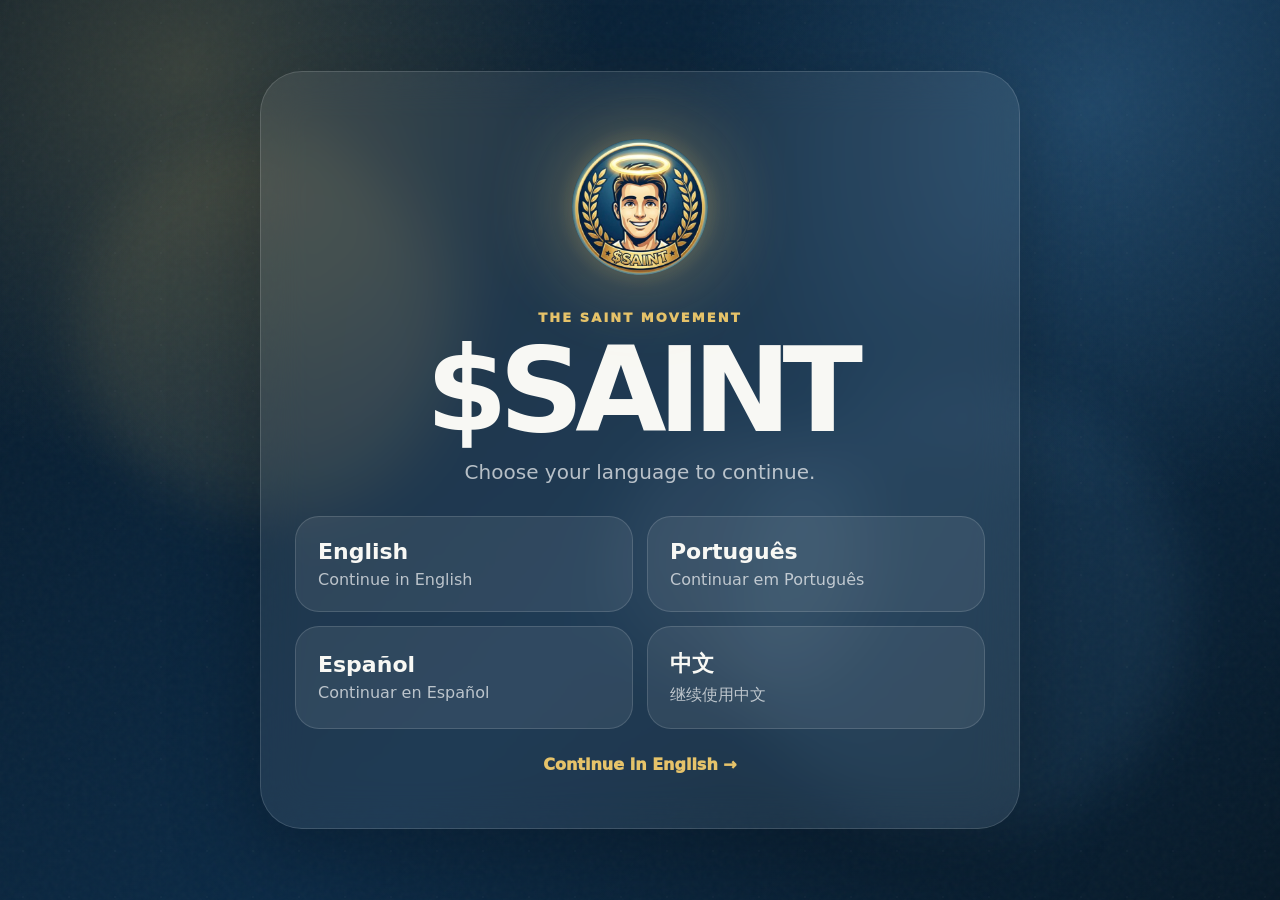
==== commit 2d02641a: "Add files via upload" ====
--- a/index.html
+++ b/index.html
@@ -5,29 +5,20 @@
   <meta name="viewport" content="width=device-width, initial-scale=1.0" />
 
   <title>$SAINT</title>
-<link rel="icon" type="image/png" href="favicon.png">
-  <meta name="description" content="$SAINT is a Solana-powered movement with live transparency metrics, Pump.fun and Phantom buy buttons, and a community-first vision." />
+  <meta name="description" content="Choose your language to enter The SAINT Movement official website." />
   <meta name="theme-color" content="#061827" />
-  <meta name="robots" content="index, follow" />
 
-  <meta property="og:title" content="$SAINT v3.0 — Building Trust Through Community" />
-  <meta property="og:description" content="$SAINT is a Solana-powered movement with live transparency metrics, Pump.fun and Phantom buy buttons, and a community-first vision." />
+  <meta property="og:title" content="$SAINT" />
+  <meta property="og:description" content="The SAINT Movement — A Crypto Community With a Soul." />
   <meta property="og:image" content="https://www.saintfamily.org/assets/logo/saint-logo.jpg" />
   <meta property="og:url" content="https://www.saintfamily.org/" />
   <meta property="og:type" content="website" />
-  <meta name="twitter:card" content="summary_large_image" />
 
-  <link rel="canonical" href="https://www.saintfamily.org/" />
-  <link rel="icon" href="assets/logo/saint-logo.jpg" />
-  <link rel="preload" href="assets/logo/saint-logo.jpg" as="image" />
+  <link rel="icon" href="favicon.png" />
   <link rel="stylesheet" href="css/styles.css" />
 </head>
-<body>
-  <div class="loader" id="loader">
-    <img src="assets/logo/saint-logo.jpg" alt="SAINT logo" />
-    <span>SAINT</span>
-  </div>
 
+<body class="language-gate-body">
   <div class="ambient-bg" aria-hidden="true">
     <div class="mesh mesh-a"></div>
     <div class="mesh mesh-b"></div>
@@ -36,250 +27,50 @@
     <div class="noise"></div>
   </div>
 
-  <header class="navbar" id="navbar">
-    <a class="brand" href="index.html" aria-label="SAINT home">
-      <img src="assets/logo/saint-logo.jpg" alt="SAINT logo" />
-      <span>SAINT</span>
-    </a>
-
-    <nav class="desktop-nav" aria-label="Main navigation">
-      <a class="active" href="index.html" data-i18n="home">Home</a>
-<a class="" href="founders-vision.html" data-i18n="vision">Vision</a>
-<a class="" href="transparency.html" data-i18n="transparency">Transparency</a>
-<a class="" href="creator-fund.html" data-i18n="creator">Creator Fund</a>
-<a class="" href="community.html" data-i18n="community">Community</a>
-    <a class="" href="contact.html" data-i18n="contact">Contact</a></nav>
-
-    <div class="nav-actions">
-      <div class="language-switcher"><button class="language-button" type="button">🌐 <span data-lang-current>English</span></button><div class="language-menu"><button type="button" data-lang="en">English</button><button type="button" data-lang="pt">Português</button><button type="button" data-lang="es">Español</button><button type="button" data-lang="zh">中文</button></div></div><button class="theme-toggle" id="themeToggle" aria-label="Toggle light and dark mode">
-        <span class="sun">☀</span><span class="moon">☾</span>
-      </button>
-      <a class="nav-cta" href="https://pump.fun/coin/GUdYAzh14TQcwUSBw79rnFJHZCv64fugTEsq1etDpump" target="_blank" rel="noopener" data-i18n="buy">Buy</a>
-      <button class="menu-toggle" id="menuToggle" aria-label="Open menu">☰</button>
-    </div>
-  </header>
-
-  <aside class="mobile-nav" id="mobileNav">
-    <a class="active" href="index.html" data-i18n="home">Home</a>
-<a class="" href="founders-vision.html" data-i18n="vision">Vision</a>
-<a class="" href="transparency.html" data-i18n="transparency">Transparency</a>
-<a class="" href="creator-fund.html" data-i18n="creator">Creator Fund</a>
-<a class="" href="community.html" data-i18n="community">Community</a>
-    <a href="https://pump.fun/coin/GUdYAzh14TQcwUSBw79rnFJHZCv64fugTEsq1etDpump" target="_blank" rel="noopener" data-i18n="pump">Buy on Pump.fun</a>
-    <a href="#" onclick="openPhantomApp(event)" target="_blank" rel="noopener" data-i18n="phantom">Open Phantom</a>
-    <a href="https://t.co/1RIIzHQs0j" target="_blank" rel="noopener">Telegram</a>
-    <a href="https://x.com/SaintDevSol" target="_blank" rel="noopener">X Official</a>
-  </aside>
-
-  <main>
-    
-<section class="hero cinematic-hero">
-  <div class="hero-cinema" aria-hidden="true">
-    <div class="ring ring-one"></div>
-    <div class="ring ring-two"></div>
-    <div class="beam beam-one"></div>
-    <div class="beam beam-two"></div>
-    <div class="particle-field" id="particleField"></div>
-  </div>
-
-  <div class="hero-content reveal">
-    <div class="pill"><span></span> Live on Solana · Built for Trust · v3.0</div>
-
-    <div class="hero-logo-frame">
-      <div class="hero-halo"></div>
-      <img src="assets/logo/saint-logo.jpg" alt="SAINT logo" />
-    </div>
-
-    <p class="eyebrow">The SAINT Movement</p>
-    <h1 data-i18n="heroTitle">A Web3 Movement Built for Trust.</h1>
-    <p class="hero-subtitle" data-i18n="heroSubtitle">A Crypto Community With a Soul.</p>
-    <p class="hero-text">
-      $SAINT is a Solana-powered community movement designed around transparency, purpose, and long-term trust.
-    </p>
-
-    <div class="button-row">
-      <a class="btn primary pumpfun" href="https://pump.fun/coin/GUdYAzh14TQcwUSBw79rnFJHZCv64fugTEsq1etDpump" target="_blank" rel="noopener" data-i18n="pump">Buy on Pump.fun</a>
-      <a class="btn phantom" href="#" onclick="openPhantomApp(event)" target="_blank" rel="noopener" data-i18n="phantom">Open Phantom</a>
-      <a class="btn ghost" href="#transparency-center" data-i18n="dashboard">Live Dashboard</a>
-    </div>
-
-    <div class="contract-strip">
-      <span data-i18n="ca">Official CA</span>
-      <code>CA: GUdYAzh14TQcwUSBw79rnFJHZCv64fugTEsq1etDpump</code>
-      <button onclick="copyContract()" data-i18n="copy">Copy</button>
-    </div>
-  </div>
-</section>
-
-<section id="transparency-center" class="page-section container">
-  <div class="section-heading reveal">
-    <p class="eyebrow">Live Transparency Center</p>
-    <h2>Signals, metrics, and official links in one place.</h2>
-    <p>Live market data loads from public DexScreener data when available. Holder data links directly to Solscan.</p>
-  </div>
-
-  <div class="transparency-center reveal">
-    <div class="center-top">
-      <div class="status-line"><span class="live-dot"></span><strong id="dataStatus">Loading live data…</strong></div>
-      <div class="center-actions">
-        <button class="small-pill" id="refreshData">Refresh</button>
-        <a class="small-pill" href="https://dexscreener.com/solana/GUdYAzh14TQcwUSBw79rnFJHZCv64fugTEsq1etDpump" target="_blank" rel="noopener">DexScreener</a>
-      </div>
-    </div>
-
-    <div class="hero-metrics">
-      <article><span>Price</span><strong id="priceUsd">—</strong><small id="priceChange">24h —</small></article>
-      <article><span>Market Cap</span><strong id="marketCap">—</strong><small>Public market data</small></article>
-      <article><span>Liquidity</span><strong id="liquidity">—</strong><small>USD liquidity</small></article>
-      <article><span>Volume 24h</span><strong id="volume24h">—</strong><small>Trading activity</small></article>
-      <article><span>Transactions 24h</span><strong id="txns24h">—</strong><small id="txnsSplit">Buys / Sells</small></article>
-      <article><span>Holders</span><strong>Solscan</strong><small><a href="https://solscan.io/token/GUdYAzh14TQcwUSBw79rnFJHZCv64fugTEsq1etDpump" target="_blank" rel="noopener">View holders →</a></small></article>
-    </div>
-
-    <div class="analytics-row">
-      <div class="health-card">
-        <div class="score-ring" id="healthScoreRing"><span id="healthScore">—</span></div>
-        <div>
-          <p class="eyebrow">SAINT Health Score</p>
-          <h3 id="healthLabel">Calculating…</h3>
-          <p id="healthDescription">Score based on liquidity, volume, transactions, and price movement signals.</p>
-        </div>
+  <main class="language-gate">
+    <div class="language-gate-card">
+      <div class="hero-logo-frame gate-logo">
+        <div class="hero-halo"></div>
+        <img src="assets/logo/saint-logo.jpg" alt="SAINT logo" />
       </div>
 
-      <div class="mini-chart-card">
-        <div class="chart-header">
-          <span>Live Pulse</span>
-          <strong id="chartLabel">Market activity</strong>
-        </div>
-        <canvas id="pulseChart" width="520" height="180" aria-label="Live market pulse chart"></canvas>
+      <p class="eyebrow">The SAINT Movement</p>
+      <h1>$SAINT</h1>
+      <p class="language-gate-subtitle">Choose your language to continue.</p>
+
+      <div class="language-choice-grid">
+        <button onclick="chooseLanguage('en')">
+          <strong>English</strong>
+          <span>Continue in English</span>
+        </button>
+
+        <button onclick="chooseLanguage('pt')">
+          <strong>Português</strong>
+          <span>Continuar em Português</span>
+        </button>
+
+        <button onclick="chooseLanguage('es')">
+          <strong>Español</strong>
+          <span>Continuar en Español</span>
+        </button>
+
+        <button onclick="chooseLanguage('zh')">
+          <strong>中文</strong>
+          <span>继续使用中文</span>
+        </button>
       </div>
+
+      <a class="language-skip" href="home.html" onclick="localStorage.setItem('saint-lang','en')">
+        Continue in English →
+      </a>
     </div>
-
-    <div class="dashboard-actions">
-      <a href="https://pump.fun/coin/GUdYAzh14TQcwUSBw79rnFJHZCv64fugTEsq1etDpump" target="_blank" rel="noopener" data-i18n="pump">Buy on Pump.fun</a>
-      <a href="#" onclick="openPhantomApp(event)" target="_blank" rel="noopener" data-i18n="phantom">Open Phantom</a>
-      <a href="https://solscan.io/token/GUdYAzh14TQcwUSBw79rnFJHZCv64fugTEsq1etDpump" target="_blank" rel="noopener">Open Solscan</a>
-    </div>
-  </div>
-</section>
-
-<section class="page-section container">
-  <div class="section-heading reveal">
-    <p class="eyebrow">Community Map</p>
-    <h2>The Saints are global.</h2>
-    <p>A lightweight animated network representing a community that can grow across countries, languages, and time zones.</p>
-  </div>
-
-  <div class="community-map reveal">
-    <div class="globe">
-      <span style="--x:20%;--y:35%"></span>
-      <span style="--x:42%;--y:44%"></span>
-      <span style="--x:58%;--y:30%"></span>
-      <span style="--x:70%;--y:52%"></span>
-      <span style="--x:34%;--y:63%"></span>
-      <span style="--x:54%;--y:68%"></span>
-      <span style="--x:78%;--y:35%"></span>
-      <span style="--x:25%;--y:52%"></span>
-      <img src="assets/logo/saint-logo.jpg" alt="SAINT community mark" />
-    </div>
-    <div class="map-copy">
-      <p class="eyebrow">Community Wall</p>
-      <h3>Built by people, not noise.</h3>
-      <p>Future versions can embed selected X posts, community updates, creator highlights, and campaign milestones.</p>
-      <a class="text-link" href="community.html">Open Community Wall →</a>
-    </div>
-  </div>
-</section>
-
-<section class="page-section container">
-  <div class="section-heading reveal">
-    <p class="eyebrow">Holder Journey</p>
-    <h2>From participation to impact.</h2>
-  </div>
-
-  <div class="holder-journey">
-    <article class="reveal"><span>01</span><h3 data-i18n="buy">Buy</h3><p>Join through Pump.fun or Phantom using the official CA.</p></article>
-    <article class="reveal"><span>02</span><h3>Hold</h3><p>Support the movement and help strengthen the community foundation.</p></article>
-    <article class="reveal"><span>03</span><h3>Participate</h3><p>Contribute in Telegram, X, content, ideas, and community growth.</p></article>
-    <article class="reveal"><span>04</span><h3>Build</h3><p>Support future initiatives like Creator Fund and Open Trust systems.</p></article>
-    <article class="reveal"><span>05</span><h3>Impact</h3><p>Help move the long-term humanitarian vision forward.</p></article>
-  </div>
-</section>
-
-<section class="page-section container split-panel-wrap">
-  <div class="split-panel">
-    <div class="split-copy reveal">
-      <p class="eyebrow">Founder’s Vision</p>
-      <h2>A project with a soul.</h2>
-      <p>When $SAINT was launched, it was never just about creating another Solana token. It was about building a pure, organic foundation.</p>
-      <a class="text-link" href="founders-vision.html">Read the full vision →</a>
-    </div>
-    <div class="quote-panel reveal">
-      <p>“I am not just building a currency. I am building the infrastructure for a new generation of global aid.”</p>
-      <span>— Founder’s Vision</span>
-    </div>
-  </div>
-</section>
-
-<section class="page-section container">
-  <div class="section-heading reveal">
-    <p class="eyebrow">Journey</p>
-    <h2>The movement begins now.</h2>
-  </div>
-
-  <div class="timeline">
-    <article class="reveal"><span>Phase 01</span><h3>Launch</h3><p>Website, official links, early community, and brand foundation.</p></article>
-    <article class="reveal"><span>Phase 02</span><h3>Community Growth</h3><p>X activation, Telegram expansion, organic marketing, and partnerships.</p></article>
-    <article class="reveal"><span>Phase 03</span><h3>Open Trust</h3><p>Transparency dashboard, public wallets, future governance, and reporting systems.</p></article>
-    <article class="reveal"><span>Phase 04</span><h3>Global Impact</h3><p>Community-led humanitarian initiatives and long-term ecosystem expansion.</p></article>
-  </div>
-</section>
-
-<section class="page-section container">
-  <div class="join-card reveal">
-    <img src="assets/logo/saint-logo.jpg" alt="SAINT logo" />
-    <p class="eyebrow" data-i18n="join">Join The Movement</p>
-    <h2 data-i18n="become">Become a Saint.</h2>
-    <p>Together, we can build trust through community.</p>
-    <div class="button-row">
-      <a class="btn primary pumpfun" href="https://pump.fun/coin/GUdYAzh14TQcwUSBw79rnFJHZCv64fugTEsq1etDpump" target="_blank" rel="noopener" data-i18n="pump">Buy on Pump.fun</a>
-      <a class="btn phantom" href="#" onclick="openPhantomApp(event)" target="_blank" rel="noopener" data-i18n="phantom">Open Phantom</a>
-      <a class="btn secondary" href="https://x.com/SaintDevSol" target="_blank" rel="noopener">Follow on X</a>
-    </div>
-  </div>
-</section>
-
   </main>
 
-  <footer class="footer">
-    <div class="footer-brand">
-      <img src="assets/logo/saint-logo.jpg" alt="SAINT logo" />
-      <div><strong>The SAINT Movement</strong><span data-i18n="heroSubtitle">A Crypto Community With a Soul.</span></div>
-    </div>
-
-    <div class="footer-links">
-      <a href="https://x.com/SaintDevSol" target="_blank" rel="noopener">X</a>
-      <a href="https://t.co/1RIIzHQs0j" target="_blank" rel="noopener">Telegram</a>
-      <a href="https://pump.fun/coin/GUdYAzh14TQcwUSBw79rnFJHZCv64fugTEsq1etDpump" target="_blank" rel="noopener">Pump.fun</a>
-      <a href="https://dexscreener.com/solana/GUdYAzh14TQcwUSBw79rnFJHZCv64fugTEsq1etDpump" target="_blank" rel="noopener">DexScreener</a>
-      <button onclick="copyContract()">Copy CA</button>
-    </div>
-
-    <p class="disclaimer">© 2026 $SAINT. Cryptocurrency involves risk. Nothing on this website is financial advice.</p>
-  </footer>
-
-  <div class="toast" id="toast">Copied</div>
-
   <script>
-    window.SAINT_CONFIG = {
-      contract: "GUdYAzh14TQcwUSBw79rnFJHZCv64fugTEsq1etDpump",
-      dexApi: "https://api.dexscreener.com/tokens/v1/solana/GUdYAzh14TQcwUSBw79rnFJHZCv64fugTEsq1etDpump",
-      dexUrl: "https://dexscreener.com/solana/GUdYAzh14TQcwUSBw79rnFJHZCv64fugTEsq1etDpump",
-      pumpUrl: "https://pump.fun/coin/GUdYAzh14TQcwUSBw79rnFJHZCv64fugTEsq1etDpump",
-      phantomUrl:"phantom://",
-      solscanUrl: "https://solscan.io/token/GUdYAzh14TQcwUSBw79rnFJHZCv64fugTEsq1etDpump"
-    };
+    function chooseLanguage(lang) {
+      localStorage.setItem("saint-lang", lang);
+      window.location.href = "home.html";
+    }
   </script>
-  <script src="js/app.js" defer></script>
 </body>
-</html>+</html>
--- a/css/styles.css
+++ b/css/styles.css
@@ -190,3 +190,98 @@
 }
 
 .language-switcher{position:relative}.language-button{min-width:112px;height:42px;border:1px solid var(--line);border-radius:999px;background:var(--panel);color:var(--text);font-weight:900;cursor:pointer;padding:0 12px}.language-menu{position:absolute;right:0;top:52px;width:170px;padding:8px;border:1px solid var(--line);border-radius:18px;background:rgba(6,24,39,.94);backdrop-filter:blur(20px);box-shadow:var(--shadow);opacity:0;pointer-events:none;transform:translateY(8px);transition:.2s ease}html[data-theme=light] .language-menu{background:rgba(255,255,255,.96)}.language-switcher:hover .language-menu,.language-switcher:focus-within .language-menu{opacity:1;pointer-events:auto;transform:translateY(0)}.language-menu button{display:block;width:100%;border:0;background:transparent;color:var(--text);text-align:left;padding:10px 12px;border-radius:12px;font-weight:850;cursor:pointer}.language-menu button:hover{background:var(--panel)}@media(max-width:640px){.language-button{min-width:46px;width:46px;overflow:hidden;white-space:nowrap}.language-button span{display:none}}
+
+
+/* v4.1 Language gate */
+.language-gate-body {
+  min-height: 100vh;
+}
+
+.language-gate {
+  min-height: 100vh;
+  display: grid;
+  place-items: center;
+  padding: 32px;
+}
+
+.language-gate-card {
+  width: min(760px, 100%);
+  border: 1px solid var(--line);
+  border-radius: 42px;
+  background: var(--panel);
+  backdrop-filter: blur(22px);
+  box-shadow: var(--shadow);
+  text-align: center;
+  padding: 54px 34px;
+}
+
+.gate-logo {
+  margin-top: 0;
+}
+
+.language-gate-card h1 {
+  font-size: clamp(64px, 10vw, 118px);
+  margin-bottom: 16px;
+}
+
+.language-gate-subtitle {
+  color: var(--muted);
+  font-size: 20px;
+  margin-bottom: 32px;
+}
+
+.language-choice-grid {
+  display: grid;
+  grid-template-columns: repeat(2, 1fr);
+  gap: 14px;
+  margin-top: 28px;
+}
+
+.language-choice-grid button {
+  border: 1px solid var(--line);
+  border-radius: 24px;
+  background: rgba(255,255,255,.075);
+  color: var(--text);
+  padding: 22px;
+  cursor: pointer;
+  text-align: left;
+  transition: .22s ease;
+}
+
+.language-choice-grid button:hover {
+  transform: translateY(-3px);
+  border-color: rgba(230,195,106,.55);
+  box-shadow: 0 18px 45px rgba(0,0,0,.18);
+}
+
+.language-choice-grid strong {
+  display: block;
+  font-size: 22px;
+  margin-bottom: 6px;
+}
+
+.language-choice-grid span {
+  color: var(--muted);
+}
+
+.language-skip {
+  display: inline-flex;
+  margin-top: 26px;
+  color: var(--gold);
+  font-weight: 950;
+}
+
+@media(max-width:640px) {
+  .language-gate {
+    padding: 18px;
+  }
+
+  .language-gate-card {
+    padding: 38px 20px;
+    border-radius: 32px;
+  }
+
+  .language-choice-grid {
+    grid-template-columns: 1fr;
+  }
+}
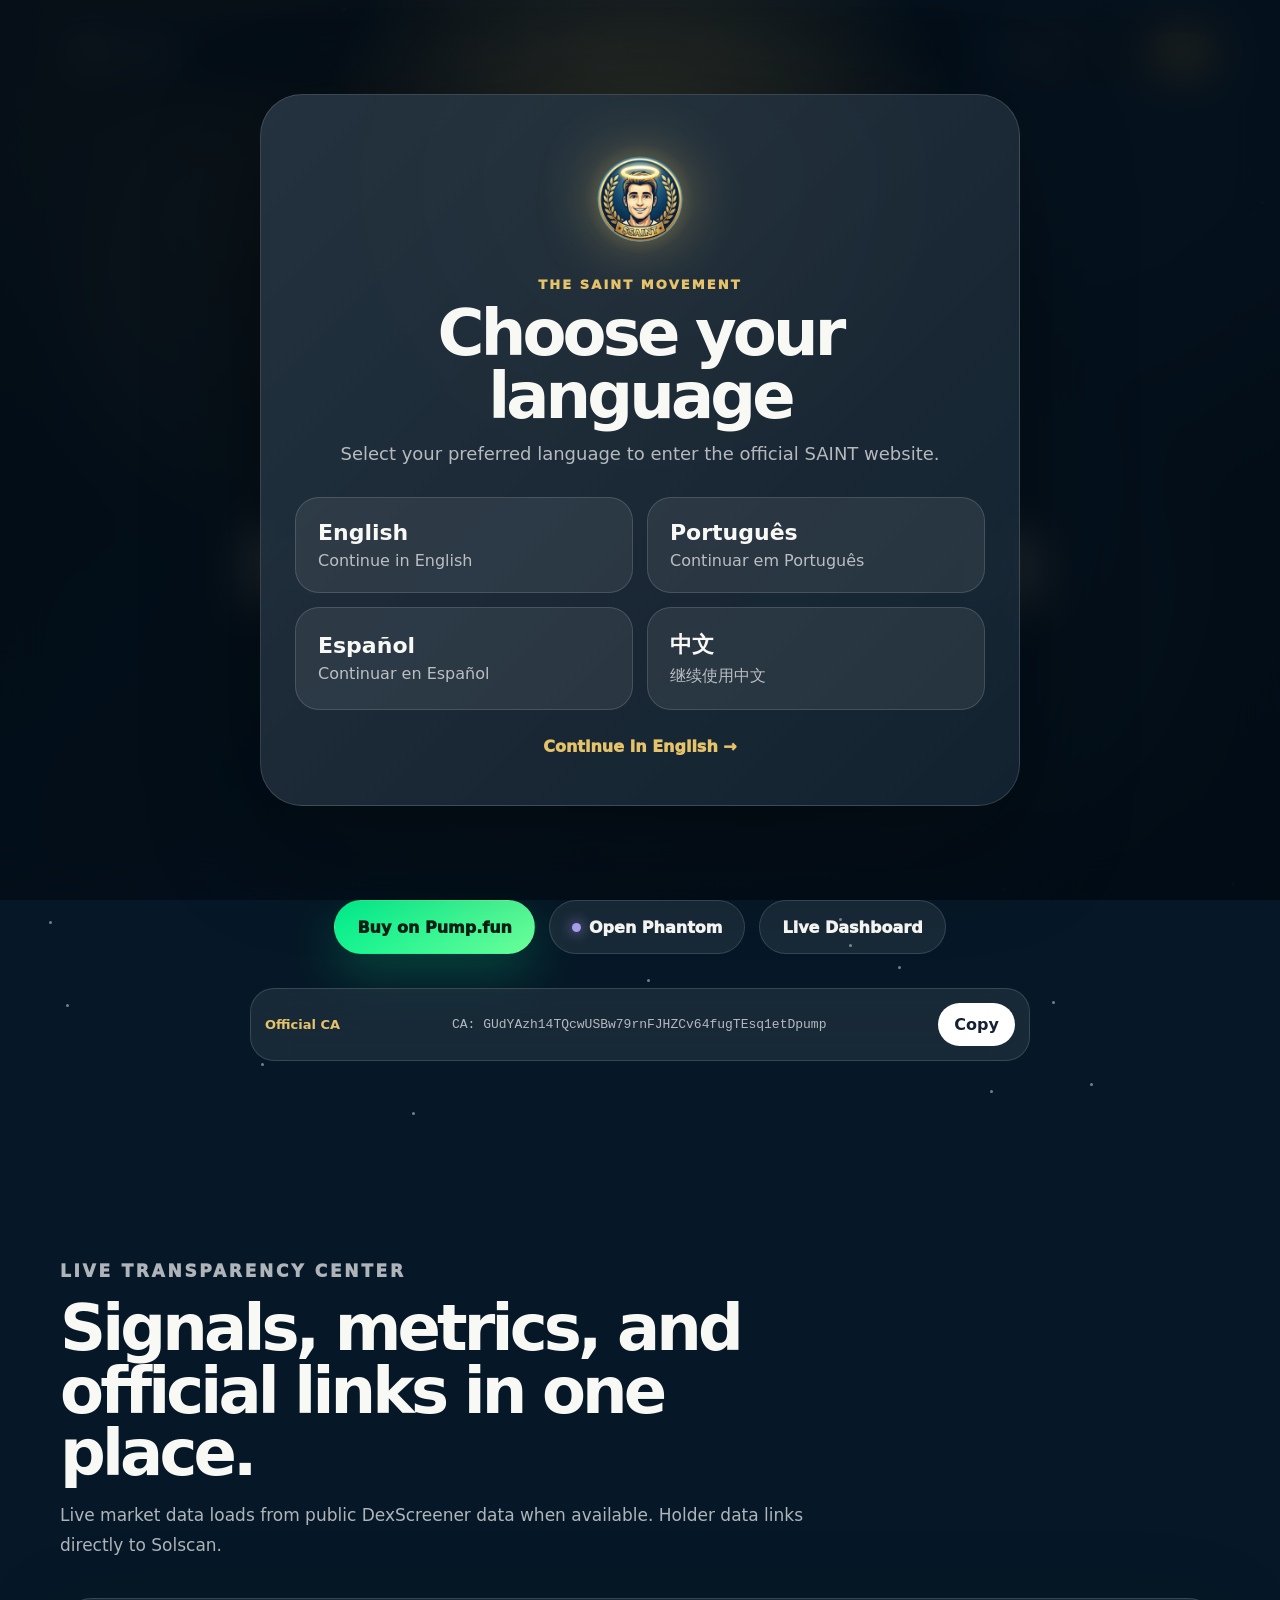
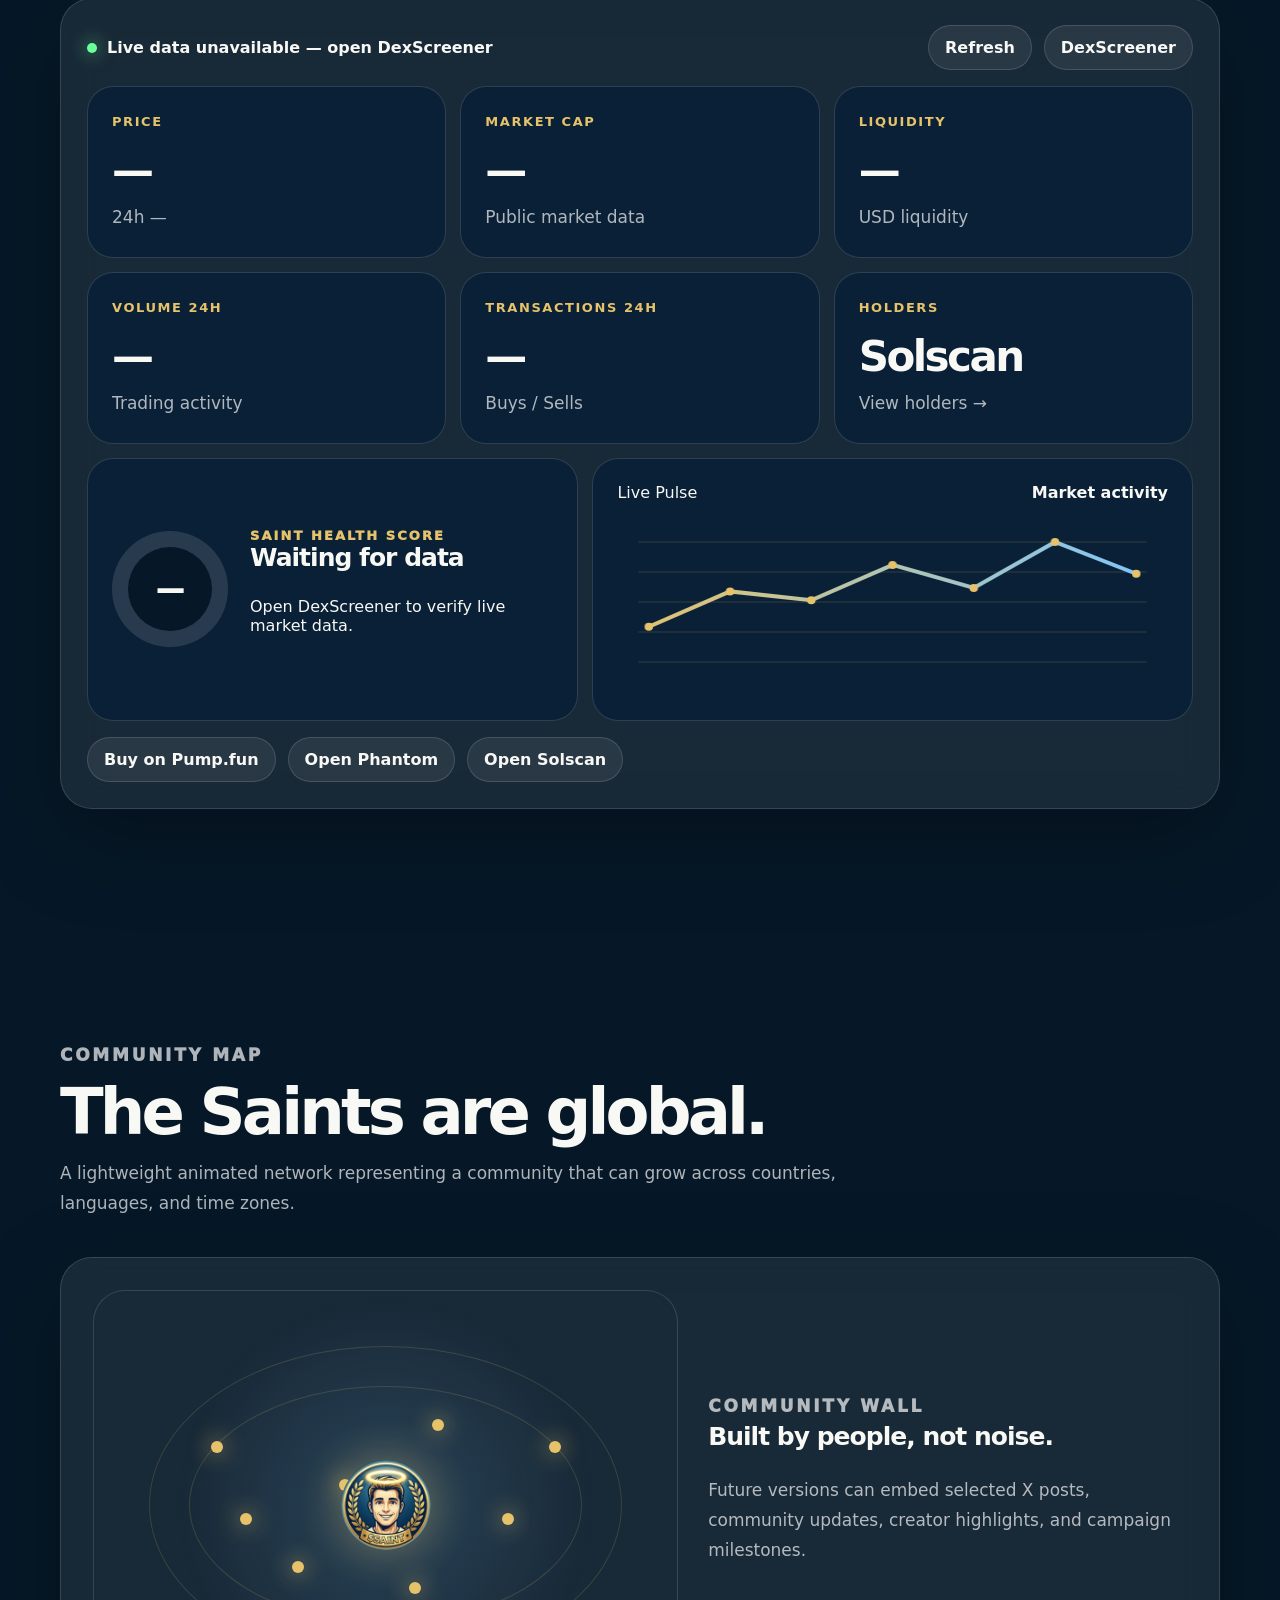
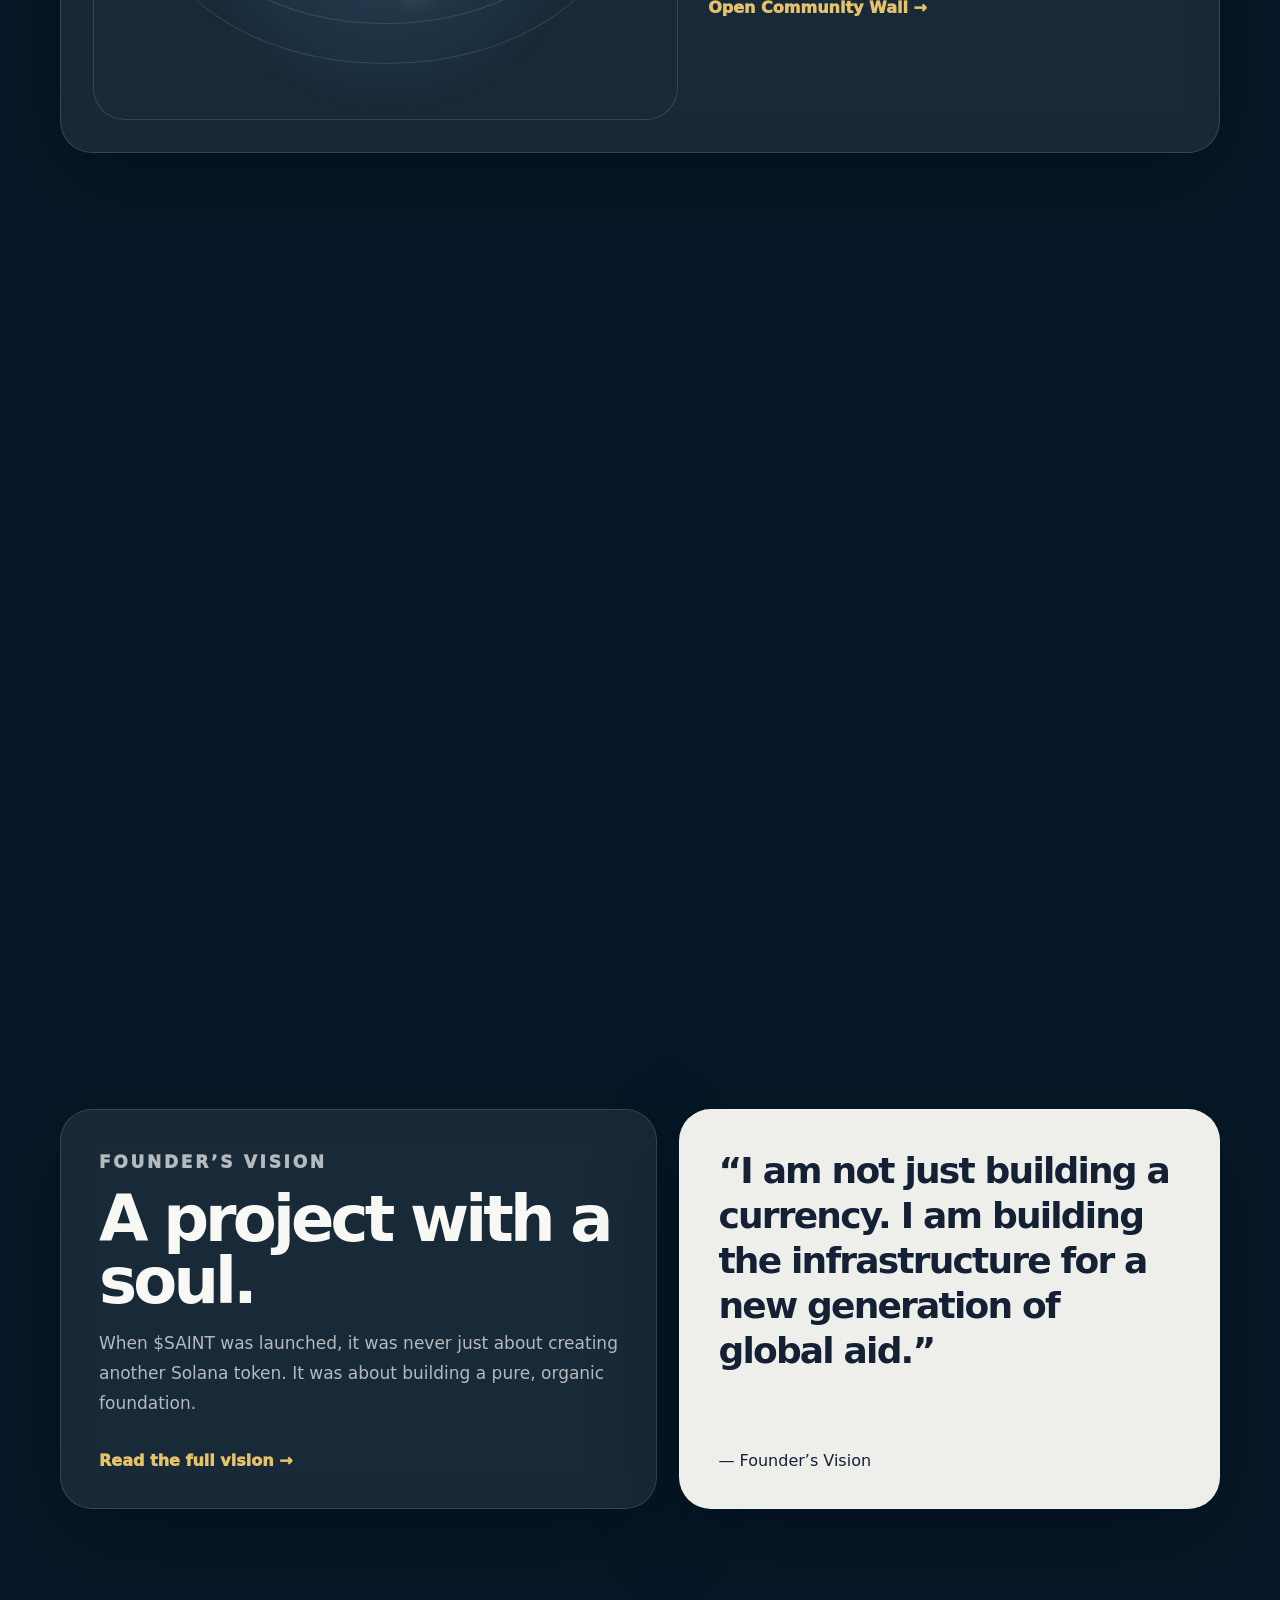
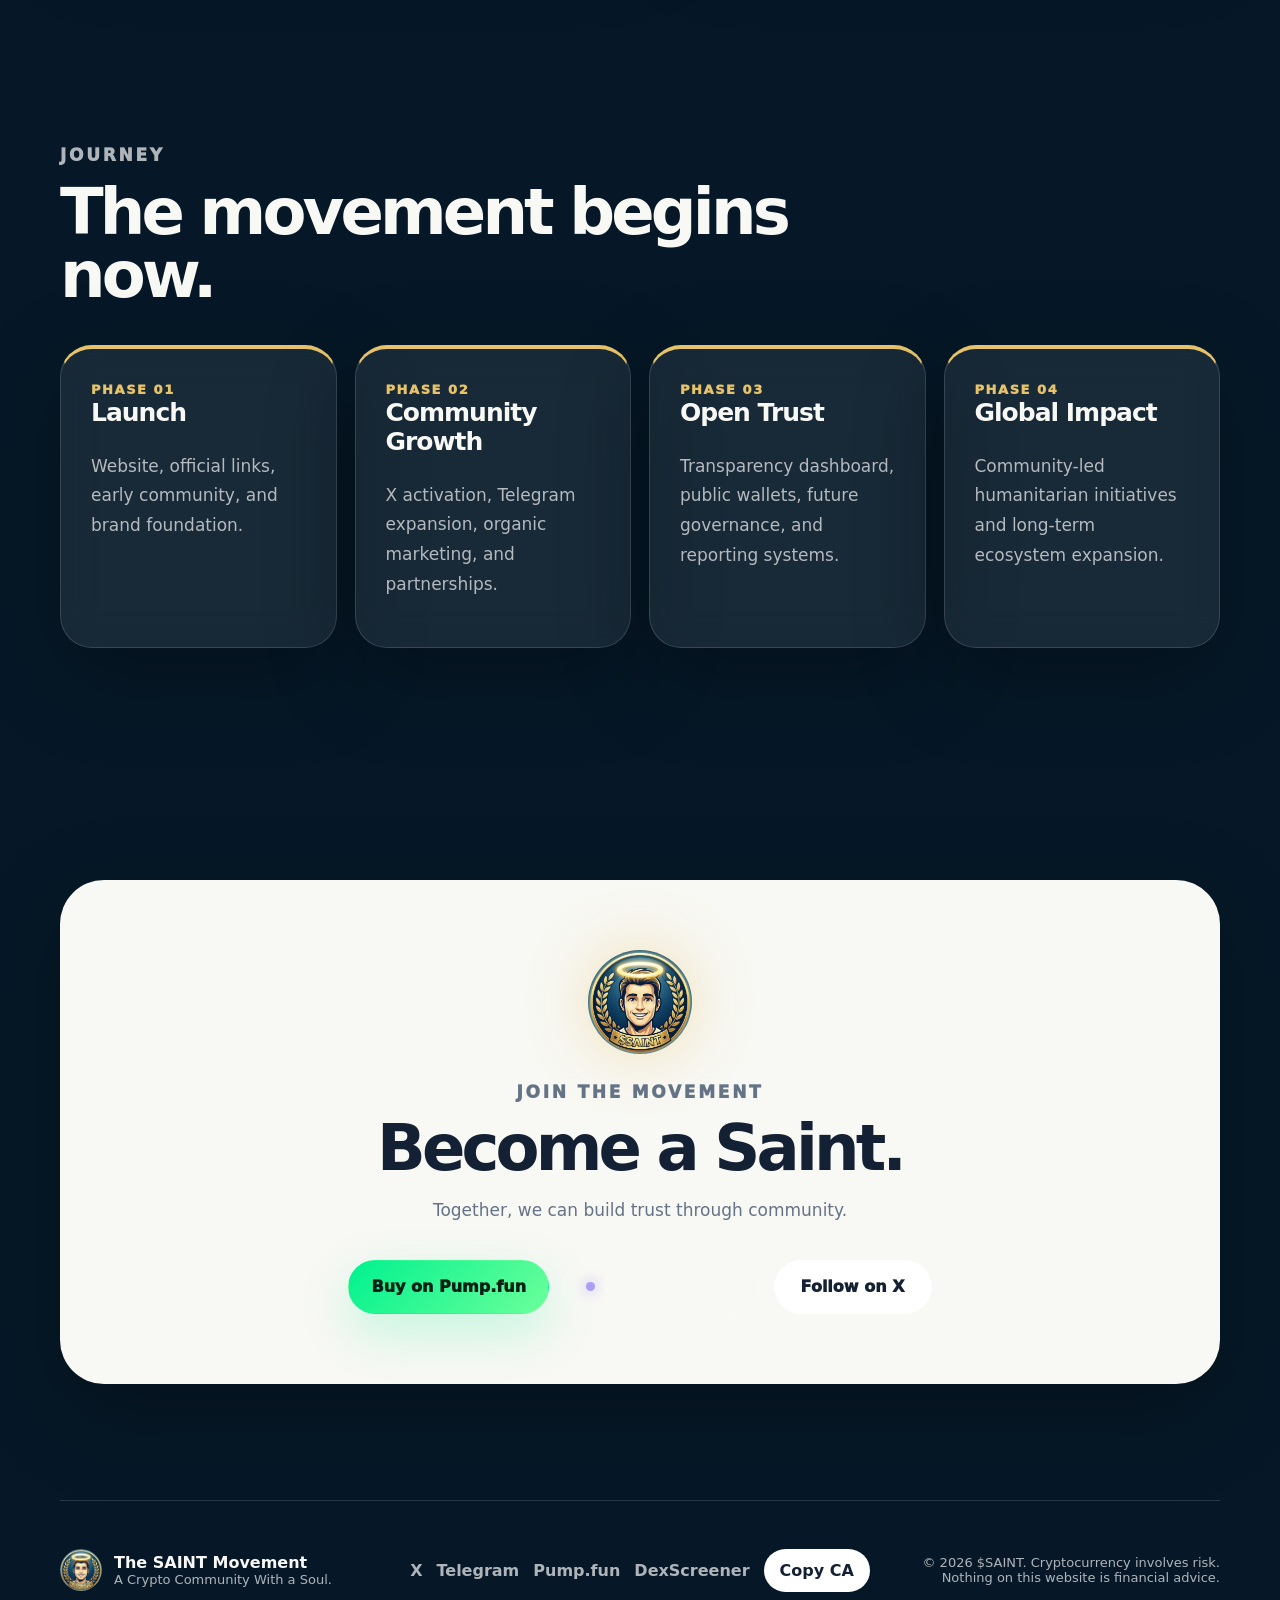
==== commit 9ef10b19: "Add files via upload" ====
--- a/index.html
+++ b/index.html
@@ -5,20 +5,68 @@
   <meta name="viewport" content="width=device-width, initial-scale=1.0" />
 
   <title>$SAINT</title>
-  <meta name="description" content="Choose your language to enter The SAINT Movement official website." />
+<link rel="icon" type="image/png" href="favicon.png">
+  <meta name="description" content="$SAINT is a Solana-powered movement with live transparency metrics, Pump.fun and Phantom buy buttons, and a community-first vision." />
   <meta name="theme-color" content="#061827" />
-
-  <meta property="og:title" content="$SAINT" />
-  <meta property="og:description" content="The SAINT Movement — A Crypto Community With a Soul." />
+  <meta name="robots" content="index, follow" />
+
+  <meta property="og:title" content="$SAINT v3.0 — Building Trust Through Community" />
+  <meta property="og:description" content="$SAINT is a Solana-powered movement with live transparency metrics, Pump.fun and Phantom buy buttons, and a community-first vision." />
   <meta property="og:image" content="https://www.saintfamily.org/assets/logo/saint-logo.jpg" />
   <meta property="og:url" content="https://www.saintfamily.org/" />
   <meta property="og:type" content="website" />
-
-  <link rel="icon" href="favicon.png" />
+  <meta name="twitter:card" content="summary_large_image" />
+
+  <link rel="canonical" href="https://www.saintfamily.org/" />
+  <link rel="icon" href="assets/logo/saint-logo.jpg" />
+  <link rel="preload" href="assets/logo/saint-logo.jpg" as="image" />
   <link rel="stylesheet" href="css/styles.css" />
 </head>
-
-<body class="language-gate-body">
+<body>
+
+  <div class="language-modal" id="languageModal" aria-modal="true" role="dialog">
+    <div class="language-modal-card">
+      <div class="language-modal-logo">
+        <img src="assets/logo/saint-logo.jpg" alt="SAINT logo" />
+      </div>
+
+      <p class="eyebrow">The SAINT Movement</p>
+      <h2>Choose your language</h2>
+      <p class="language-modal-text">Select your preferred language to enter the official SAINT website.</p>
+
+      <div class="language-modal-grid">
+        <button type="button" onclick="chooseInitialLanguage('en')">
+          <strong>English</strong>
+          <span>Continue in English</span>
+        </button>
+
+        <button type="button" onclick="chooseInitialLanguage('pt')">
+          <strong>Português</strong>
+          <span>Continuar em Português</span>
+        </button>
+
+        <button type="button" onclick="chooseInitialLanguage('es')">
+          <strong>Español</strong>
+          <span>Continuar en Español</span>
+        </button>
+
+        <button type="button" onclick="chooseInitialLanguage('zh')">
+          <strong>中文</strong>
+          <span>继续使用中文</span>
+        </button>
+      </div>
+
+      <button class="language-modal-skip" type="button" onclick="chooseInitialLanguage('en')">
+        Continue in English →
+      </button>
+    </div>
+  </div>
+
+  <div class="loader" id="loader">
+    <img src="assets/logo/saint-logo.jpg" alt="SAINT logo" />
+    <span>SAINT</span>
+  </div>
+
   <div class="ambient-bg" aria-hidden="true">
     <div class="mesh mesh-a"></div>
     <div class="mesh mesh-b"></div>
@@ -27,50 +75,250 @@
     <div class="noise"></div>
   </div>
 
-  <main class="language-gate">
-    <div class="language-gate-card">
-      <div class="hero-logo-frame gate-logo">
-        <div class="hero-halo"></div>
-        <img src="assets/logo/saint-logo.jpg" alt="SAINT logo" />
-      </div>
-
-      <p class="eyebrow">The SAINT Movement</p>
-      <h1>$SAINT</h1>
-      <p class="language-gate-subtitle">Choose your language to continue.</p>
-
-      <div class="language-choice-grid">
-        <button onclick="chooseLanguage('en')">
-          <strong>English</strong>
-          <span>Continue in English</span>
-        </button>
-
-        <button onclick="chooseLanguage('pt')">
-          <strong>Português</strong>
-          <span>Continuar em Português</span>
-        </button>
-
-        <button onclick="chooseLanguage('es')">
-          <strong>Español</strong>
-          <span>Continuar en Español</span>
-        </button>
-
-        <button onclick="chooseLanguage('zh')">
-          <strong>中文</strong>
-          <span>继续使用中文</span>
-        </button>
-      </div>
-
-      <a class="language-skip" href="home.html" onclick="localStorage.setItem('saint-lang','en')">
-        Continue in English →
-      </a>
-    </div>
+  <header class="navbar" id="navbar">
+    <a class="brand" href="index.html" aria-label="SAINT home">
+      <img src="assets/logo/saint-logo.jpg" alt="SAINT logo" />
+      <span>SAINT</span>
+    </a>
+
+    <nav class="desktop-nav" aria-label="Main navigation">
+      <a class="active" href="index.html" data-i18n="home">Home</a>
+<a class="" href="founders-vision.html" data-i18n="vision">Vision</a>
+<a class="" href="transparency.html" data-i18n="transparency">Transparency</a>
+<a class="" href="creator-fund.html" data-i18n="creator">Creator Fund</a>
+<a class="" href="community.html" data-i18n="community">Community</a>
+    <a class="" href="contact.html" data-i18n="contact">Contact</a></nav>
+
+    <div class="nav-actions">
+      <div class="language-switcher"><button class="language-button" type="button">🌐 <span data-lang-current>English</span></button><div class="language-menu"><button type="button" data-lang="en">English</button><button type="button" data-lang="pt">Português</button><button type="button" data-lang="es">Español</button><button type="button" data-lang="zh">中文</button></div></div><button class="theme-toggle" id="themeToggle" aria-label="Toggle light and dark mode">
+        <span class="sun">☀</span><span class="moon">☾</span>
+      </button>
+      <a class="nav-cta" href="https://pump.fun/coin/GUdYAzh14TQcwUSBw79rnFJHZCv64fugTEsq1etDpump" target="_blank" rel="noopener" data-i18n="buy">Buy</a>
+      <button class="menu-toggle" id="menuToggle" aria-label="Open menu">☰</button>
+    </div>
+  </header>
+
+  <aside class="mobile-nav" id="mobileNav">
+    <a class="active" href="index.html" data-i18n="home">Home</a>
+<a class="" href="founders-vision.html" data-i18n="vision">Vision</a>
+<a class="" href="transparency.html" data-i18n="transparency">Transparency</a>
+<a class="" href="creator-fund.html" data-i18n="creator">Creator Fund</a>
+<a class="" href="community.html" data-i18n="community">Community</a>
+    <a href="https://pump.fun/coin/GUdYAzh14TQcwUSBw79rnFJHZCv64fugTEsq1etDpump" target="_blank" rel="noopener" data-i18n="pump">Buy on Pump.fun</a>
+    <a href="#" onclick="openPhantomApp(event)" target="_blank" rel="noopener" data-i18n="phantom">Open Phantom</a>
+    <a href="https://t.co/1RIIzHQs0j" target="_blank" rel="noopener">Telegram</a>
+    <a href="https://x.com/SaintDevSol" target="_blank" rel="noopener">X Official</a>
+  </aside>
+
+  <main>
+    
+<section class="hero cinematic-hero">
+  <div class="hero-cinema" aria-hidden="true">
+    <div class="ring ring-one"></div>
+    <div class="ring ring-two"></div>
+    <div class="beam beam-one"></div>
+    <div class="beam beam-two"></div>
+    <div class="particle-field" id="particleField"></div>
+  </div>
+
+  <div class="hero-content reveal">
+    <div class="pill"><span></span> Live on Solana · Built for Trust · v3.0</div>
+
+    <div class="hero-logo-frame">
+      <div class="hero-halo"></div>
+      <img src="assets/logo/saint-logo.jpg" alt="SAINT logo" />
+    </div>
+
+    <p class="eyebrow">The SAINT Movement</p>
+    <h1 data-i18n="heroTitle">A Web3 Movement Built for Trust.</h1>
+    <p class="hero-subtitle" data-i18n="heroSubtitle">A Crypto Community With a Soul.</p>
+    <p class="hero-text">
+      $SAINT is a Solana-powered community movement designed around transparency, purpose, and long-term trust.
+    </p>
+
+    <div class="button-row">
+      <a class="btn primary pumpfun" href="https://pump.fun/coin/GUdYAzh14TQcwUSBw79rnFJHZCv64fugTEsq1etDpump" target="_blank" rel="noopener" data-i18n="pump">Buy on Pump.fun</a>
+      <a class="btn phantom" href="#" onclick="openPhantomApp(event)" target="_blank" rel="noopener" data-i18n="phantom">Open Phantom</a>
+      <a class="btn ghost" href="#transparency-center" data-i18n="dashboard">Live Dashboard</a>
+    </div>
+
+    <div class="contract-strip">
+      <span data-i18n="ca">Official CA</span>
+      <code>CA: GUdYAzh14TQcwUSBw79rnFJHZCv64fugTEsq1etDpump</code>
+      <button onclick="copyContract()" data-i18n="copy">Copy</button>
+    </div>
+  </div>
+</section>
+
+<section id="transparency-center" class="page-section container">
+  <div class="section-heading reveal">
+    <p class="eyebrow">Live Transparency Center</p>
+    <h2>Signals, metrics, and official links in one place.</h2>
+    <p>Live market data loads from public DexScreener data when available. Holder data links directly to Solscan.</p>
+  </div>
+
+  <div class="transparency-center reveal">
+    <div class="center-top">
+      <div class="status-line"><span class="live-dot"></span><strong id="dataStatus">Loading live data…</strong></div>
+      <div class="center-actions">
+        <button class="small-pill" id="refreshData">Refresh</button>
+        <a class="small-pill" href="https://dexscreener.com/solana/GUdYAzh14TQcwUSBw79rnFJHZCv64fugTEsq1etDpump" target="_blank" rel="noopener">DexScreener</a>
+      </div>
+    </div>
+
+    <div class="hero-metrics">
+      <article><span>Price</span><strong id="priceUsd">—</strong><small id="priceChange">24h —</small></article>
+      <article><span>Market Cap</span><strong id="marketCap">—</strong><small>Public market data</small></article>
+      <article><span>Liquidity</span><strong id="liquidity">—</strong><small>USD liquidity</small></article>
+      <article><span>Volume 24h</span><strong id="volume24h">—</strong><small>Trading activity</small></article>
+      <article><span>Transactions 24h</span><strong id="txns24h">—</strong><small id="txnsSplit">Buys / Sells</small></article>
+      <article><span>Holders</span><strong>Solscan</strong><small><a href="https://solscan.io/token/GUdYAzh14TQcwUSBw79rnFJHZCv64fugTEsq1etDpump" target="_blank" rel="noopener">View holders →</a></small></article>
+    </div>
+
+    <div class="analytics-row">
+      <div class="health-card">
+        <div class="score-ring" id="healthScoreRing"><span id="healthScore">—</span></div>
+        <div>
+          <p class="eyebrow">SAINT Health Score</p>
+          <h3 id="healthLabel">Calculating…</h3>
+          <p id="healthDescription">Score based on liquidity, volume, transactions, and price movement signals.</p>
+        </div>
+      </div>
+
+      <div class="mini-chart-card">
+        <div class="chart-header">
+          <span>Live Pulse</span>
+          <strong id="chartLabel">Market activity</strong>
+        </div>
+        <canvas id="pulseChart" width="520" height="180" aria-label="Live market pulse chart"></canvas>
+      </div>
+    </div>
+
+    <div class="dashboard-actions">
+      <a href="https://pump.fun/coin/GUdYAzh14TQcwUSBw79rnFJHZCv64fugTEsq1etDpump" target="_blank" rel="noopener" data-i18n="pump">Buy on Pump.fun</a>
+      <a href="#" onclick="openPhantomApp(event)" target="_blank" rel="noopener" data-i18n="phantom">Open Phantom</a>
+      <a href="https://solscan.io/token/GUdYAzh14TQcwUSBw79rnFJHZCv64fugTEsq1etDpump" target="_blank" rel="noopener">Open Solscan</a>
+    </div>
+  </div>
+</section>
+
+<section class="page-section container">
+  <div class="section-heading reveal">
+    <p class="eyebrow">Community Map</p>
+    <h2>The Saints are global.</h2>
+    <p>A lightweight animated network representing a community that can grow across countries, languages, and time zones.</p>
+  </div>
+
+  <div class="community-map reveal">
+    <div class="globe">
+      <span style="--x:20%;--y:35%"></span>
+      <span style="--x:42%;--y:44%"></span>
+      <span style="--x:58%;--y:30%"></span>
+      <span style="--x:70%;--y:52%"></span>
+      <span style="--x:34%;--y:63%"></span>
+      <span style="--x:54%;--y:68%"></span>
+      <span style="--x:78%;--y:35%"></span>
+      <span style="--x:25%;--y:52%"></span>
+      <img src="assets/logo/saint-logo.jpg" alt="SAINT community mark" />
+    </div>
+    <div class="map-copy">
+      <p class="eyebrow">Community Wall</p>
+      <h3>Built by people, not noise.</h3>
+      <p>Future versions can embed selected X posts, community updates, creator highlights, and campaign milestones.</p>
+      <a class="text-link" href="community.html">Open Community Wall →</a>
+    </div>
+  </div>
+</section>
+
+<section class="page-section container">
+  <div class="section-heading reveal">
+    <p class="eyebrow">Holder Journey</p>
+    <h2>From participation to impact.</h2>
+  </div>
+
+  <div class="holder-journey">
+    <article class="reveal"><span>01</span><h3 data-i18n="buy">Buy</h3><p>Join through Pump.fun or Phantom using the official CA.</p></article>
+    <article class="reveal"><span>02</span><h3>Hold</h3><p>Support the movement and help strengthen the community foundation.</p></article>
+    <article class="reveal"><span>03</span><h3>Participate</h3><p>Contribute in Telegram, X, content, ideas, and community growth.</p></article>
+    <article class="reveal"><span>04</span><h3>Build</h3><p>Support future initiatives like Creator Fund and Open Trust systems.</p></article>
+    <article class="reveal"><span>05</span><h3>Impact</h3><p>Help move the long-term humanitarian vision forward.</p></article>
+  </div>
+</section>
+
+<section class="page-section container split-panel-wrap">
+  <div class="split-panel">
+    <div class="split-copy reveal">
+      <p class="eyebrow">Founder’s Vision</p>
+      <h2>A project with a soul.</h2>
+      <p>When $SAINT was launched, it was never just about creating another Solana token. It was about building a pure, organic foundation.</p>
+      <a class="text-link" href="founders-vision.html">Read the full vision →</a>
+    </div>
+    <div class="quote-panel reveal">
+      <p>“I am not just building a currency. I am building the infrastructure for a new generation of global aid.”</p>
+      <span>— Founder’s Vision</span>
+    </div>
+  </div>
+</section>
+
+<section class="page-section container">
+  <div class="section-heading reveal">
+    <p class="eyebrow">Journey</p>
+    <h2>The movement begins now.</h2>
+  </div>
+
+  <div class="timeline">
+    <article class="reveal"><span>Phase 01</span><h3>Launch</h3><p>Website, official links, early community, and brand foundation.</p></article>
+    <article class="reveal"><span>Phase 02</span><h3>Community Growth</h3><p>X activation, Telegram expansion, organic marketing, and partnerships.</p></article>
+    <article class="reveal"><span>Phase 03</span><h3>Open Trust</h3><p>Transparency dashboard, public wallets, future governance, and reporting systems.</p></article>
+    <article class="reveal"><span>Phase 04</span><h3>Global Impact</h3><p>Community-led humanitarian initiatives and long-term ecosystem expansion.</p></article>
+  </div>
+</section>
+
+<section class="page-section container">
+  <div class="join-card reveal">
+    <img src="assets/logo/saint-logo.jpg" alt="SAINT logo" />
+    <p class="eyebrow" data-i18n="join">Join The Movement</p>
+    <h2 data-i18n="become">Become a Saint.</h2>
+    <p>Together, we can build trust through community.</p>
+    <div class="button-row">
+      <a class="btn primary pumpfun" href="https://pump.fun/coin/GUdYAzh14TQcwUSBw79rnFJHZCv64fugTEsq1etDpump" target="_blank" rel="noopener" data-i18n="pump">Buy on Pump.fun</a>
+      <a class="btn phantom" href="#" onclick="openPhantomApp(event)" target="_blank" rel="noopener" data-i18n="phantom">Open Phantom</a>
+      <a class="btn secondary" href="https://x.com/SaintDevSol" target="_blank" rel="noopener">Follow on X</a>
+    </div>
+  </div>
+</section>
+
   </main>
 
+  <footer class="footer">
+    <div class="footer-brand">
+      <img src="assets/logo/saint-logo.jpg" alt="SAINT logo" />
+      <div><strong>The SAINT Movement</strong><span data-i18n="heroSubtitle">A Crypto Community With a Soul.</span></div>
+    </div>
+
+    <div class="footer-links">
+      <a href="https://x.com/SaintDevSol" target="_blank" rel="noopener">X</a>
+      <a href="https://t.co/1RIIzHQs0j" target="_blank" rel="noopener">Telegram</a>
+      <a href="https://pump.fun/coin/GUdYAzh14TQcwUSBw79rnFJHZCv64fugTEsq1etDpump" target="_blank" rel="noopener">Pump.fun</a>
+      <a href="https://dexscreener.com/solana/GUdYAzh14TQcwUSBw79rnFJHZCv64fugTEsq1etDpump" target="_blank" rel="noopener">DexScreener</a>
+      <button onclick="copyContract()">Copy CA</button>
+    </div>
+
+    <p class="disclaimer">© 2026 $SAINT. Cryptocurrency involves risk. Nothing on this website is financial advice.</p>
+  </footer>
+
+  <div class="toast" id="toast">Copied</div>
+
   <script>
-    function chooseLanguage(lang) {
-      localStorage.setItem("saint-lang", lang);
-      window.location.href = "home.html";
-    }
+    window.SAINT_CONFIG = {
+      contract: "GUdYAzh14TQcwUSBw79rnFJHZCv64fugTEsq1etDpump",
+      dexApi: "https://api.dexscreener.com/tokens/v1/solana/GUdYAzh14TQcwUSBw79rnFJHZCv64fugTEsq1etDpump",
+      dexUrl: "https://dexscreener.com/solana/GUdYAzh14TQcwUSBw79rnFJHZCv64fugTEsq1etDpump",
+      pumpUrl: "https://pump.fun/coin/GUdYAzh14TQcwUSBw79rnFJHZCv64fugTEsq1etDpump",
+      phantomUrl:"phantom://",
+      solscanUrl: "https://solscan.io/token/GUdYAzh14TQcwUSBw79rnFJHZCv64fugTEsq1etDpump"
+    };
   </script>
+  <script src="js/app.js" defer></script>
 </body>
-</html>
+</html>
--- a/css/styles.css
+++ b/css/styles.css
@@ -192,52 +192,80 @@
 .language-switcher{position:relative}.language-button{min-width:112px;height:42px;border:1px solid var(--line);border-radius:999px;background:var(--panel);color:var(--text);font-weight:900;cursor:pointer;padding:0 12px}.language-menu{position:absolute;right:0;top:52px;width:170px;padding:8px;border:1px solid var(--line);border-radius:18px;background:rgba(6,24,39,.94);backdrop-filter:blur(20px);box-shadow:var(--shadow);opacity:0;pointer-events:none;transform:translateY(8px);transition:.2s ease}html[data-theme=light] .language-menu{background:rgba(255,255,255,.96)}.language-switcher:hover .language-menu,.language-switcher:focus-within .language-menu{opacity:1;pointer-events:auto;transform:translateY(0)}.language-menu button{display:block;width:100%;border:0;background:transparent;color:var(--text);text-align:left;padding:10px 12px;border-radius:12px;font-weight:850;cursor:pointer}.language-menu button:hover{background:var(--panel)}@media(max-width:640px){.language-button{min-width:46px;width:46px;overflow:hidden;white-space:nowrap}.language-button span{display:none}}
 
 
-/* v4.1 Language gate */
-.language-gate-body {
-  min-height: 100vh;
-}
-
-.language-gate {
-  min-height: 100vh;
+/* v4.2 First-visit language modal */
+.language-modal {
+  position: fixed;
+  inset: 0;
+  z-index: 998;
   display: grid;
   place-items: center;
-  padding: 32px;
-}
-
-.language-gate-card {
+  padding: 24px;
+  background:
+    radial-gradient(circle at 50% 20%, rgba(230,195,106,.20), transparent 34%),
+    rgba(2, 10, 18, .84);
+  backdrop-filter: blur(22px);
+  transition: opacity .28s ease, visibility .28s ease;
+}
+
+.language-modal.hidden {
+  opacity: 0;
+  visibility: hidden;
+}
+
+.language-modal-card {
   width: min(760px, 100%);
   border: 1px solid var(--line);
   border-radius: 42px;
-  background: var(--panel);
-  backdrop-filter: blur(22px);
-  box-shadow: var(--shadow);
+  background:
+    linear-gradient(135deg, rgba(255,255,255,.12), rgba(255,255,255,.055)),
+    rgba(6,24,39,.86);
+  backdrop-filter: blur(24px);
+  box-shadow: 0 34px 110px rgba(0,0,0,.45);
   text-align: center;
-  padding: 54px 34px;
-}
-
-.gate-logo {
-  margin-top: 0;
-}
-
-.language-gate-card h1 {
-  font-size: clamp(64px, 10vw, 118px);
-  margin-bottom: 16px;
-}
-
-.language-gate-subtitle {
-  color: var(--muted);
-  font-size: 20px;
-  margin-bottom: 32px;
-}
-
-.language-choice-grid {
+  padding: 48px 34px;
+}
+
+html[data-theme="light"] .language-modal-card {
+  background: rgba(255,255,255,.94);
+}
+
+.language-modal-logo {
+  width: 112px;
+  height: 112px;
+  display: grid;
+  place-items: center;
+  margin: 0 auto 22px;
+  border-radius: 50%;
+  background: radial-gradient(circle, rgba(230,195,106,.34), transparent 70%);
+}
+
+.language-modal-logo img {
+  width: 86px;
+  height: 86px;
+  border-radius: 50%;
+  box-shadow: 0 0 60px rgba(230,195,106,.42);
+}
+
+.language-modal-card h2 {
+  margin-top: 10px;
+  margin-bottom: 12px;
+}
+
+.language-modal-text {
+  color: var(--muted);
+  font-size: 18px;
+  line-height: 1.6;
+  margin-bottom: 28px;
+}
+
+.language-modal-grid {
   display: grid;
   grid-template-columns: repeat(2, 1fr);
   gap: 14px;
-  margin-top: 28px;
-}
-
-.language-choice-grid button {
+  margin-top: 22px;
+}
+
+.language-modal-grid button {
   border: 1px solid var(--line);
   border-radius: 24px;
   background: rgba(255,255,255,.075);
@@ -248,40 +276,53 @@
   transition: .22s ease;
 }
 
-.language-choice-grid button:hover {
+.language-modal-grid button:hover {
   transform: translateY(-3px);
   border-color: rgba(230,195,106,.55);
   box-shadow: 0 18px 45px rgba(0,0,0,.18);
 }
 
-.language-choice-grid strong {
+.language-modal-grid strong {
   display: block;
   font-size: 22px;
   margin-bottom: 6px;
 }
 
-.language-choice-grid span {
-  color: var(--muted);
-}
-
-.language-skip {
+.language-modal-grid span {
+  color: var(--muted);
+}
+
+.language-modal-skip {
   display: inline-flex;
   margin-top: 26px;
+  border: 0;
+  background: transparent;
   color: var(--gold);
   font-weight: 950;
-}
-
-@media(max-width:640px) {
-  .language-gate {
+  cursor: pointer;
+}
+
+@media(max-width: 640px) {
+  .language-modal {
     padding: 18px;
   }
 
-  .language-gate-card {
-    padding: 38px 20px;
+  .language-modal-card {
+    padding: 34px 20px;
     border-radius: 32px;
   }
 
-  .language-choice-grid {
+  .language-modal-grid {
     grid-template-columns: 1fr;
   }
-}
+
+  .language-modal-logo {
+    width: 96px;
+    height: 96px;
+  }
+
+  .language-modal-logo img {
+    width: 74px;
+    height: 74px;
+  }
+}
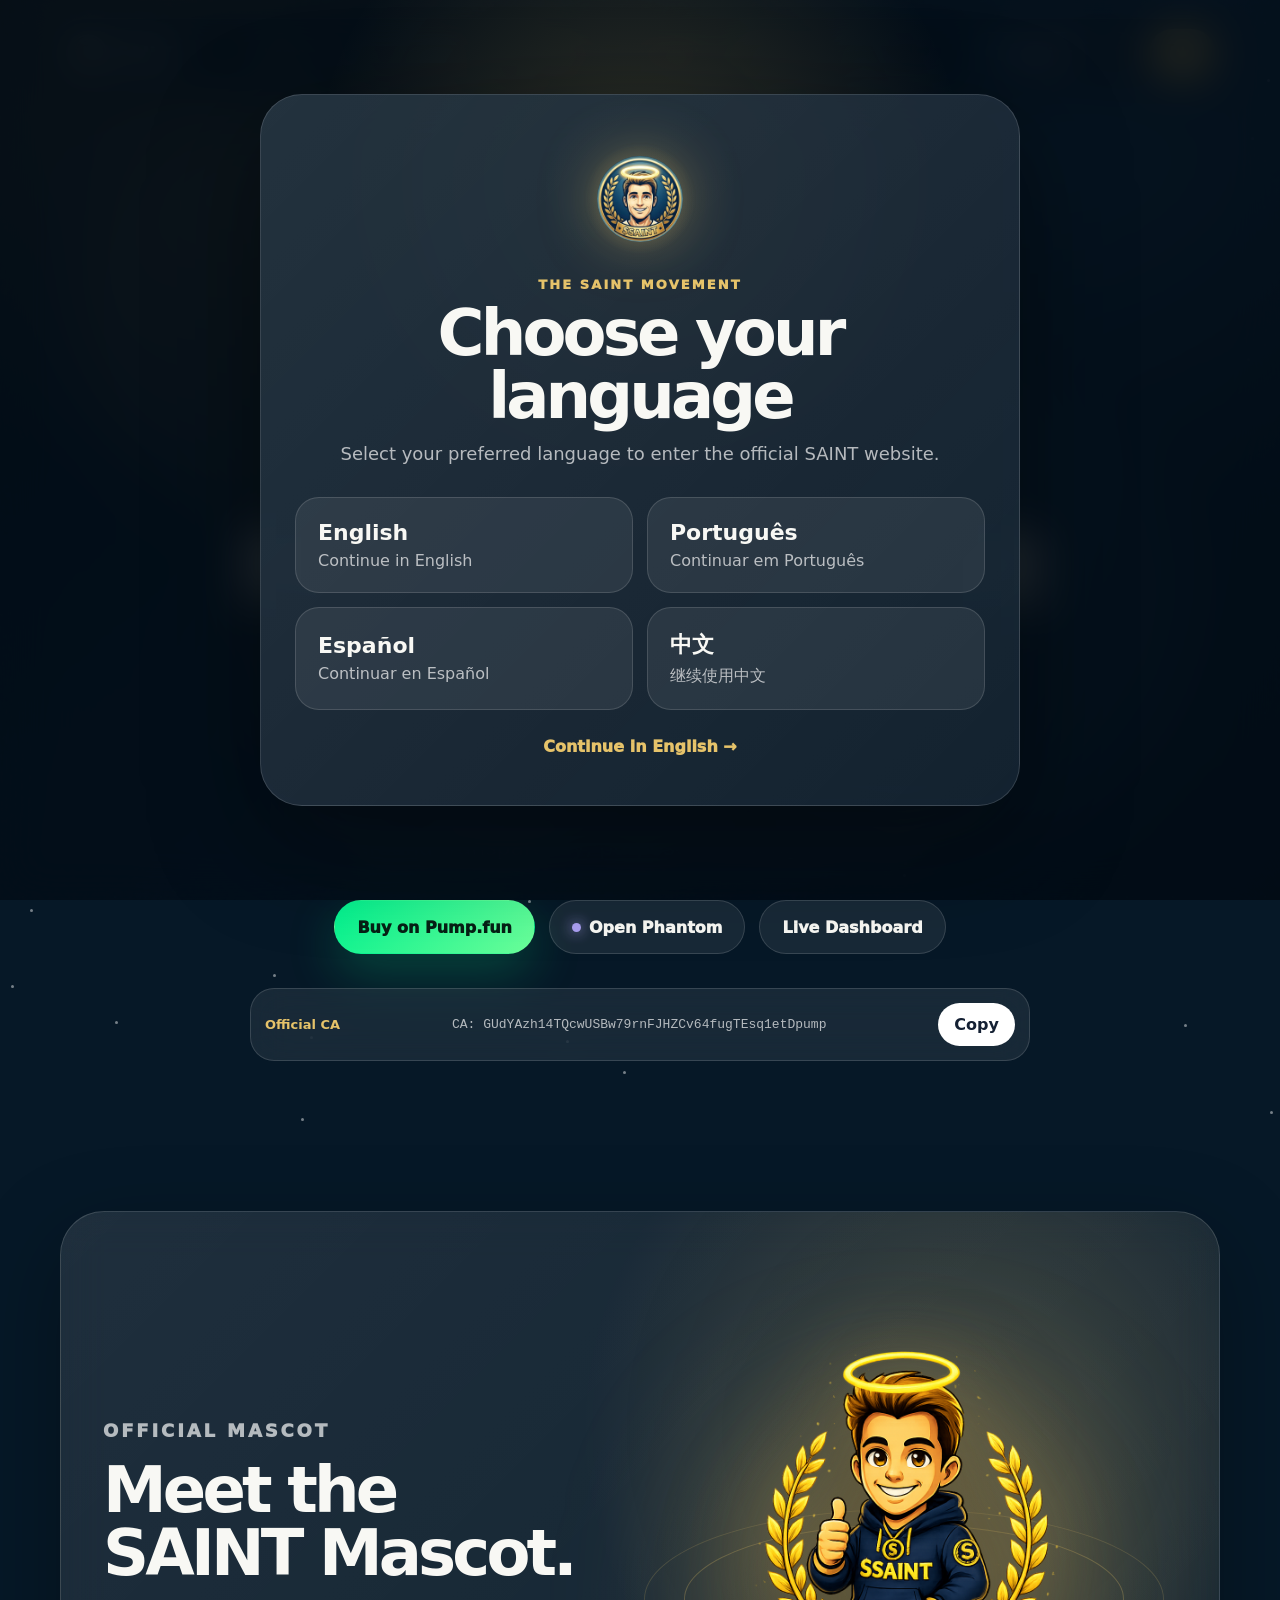
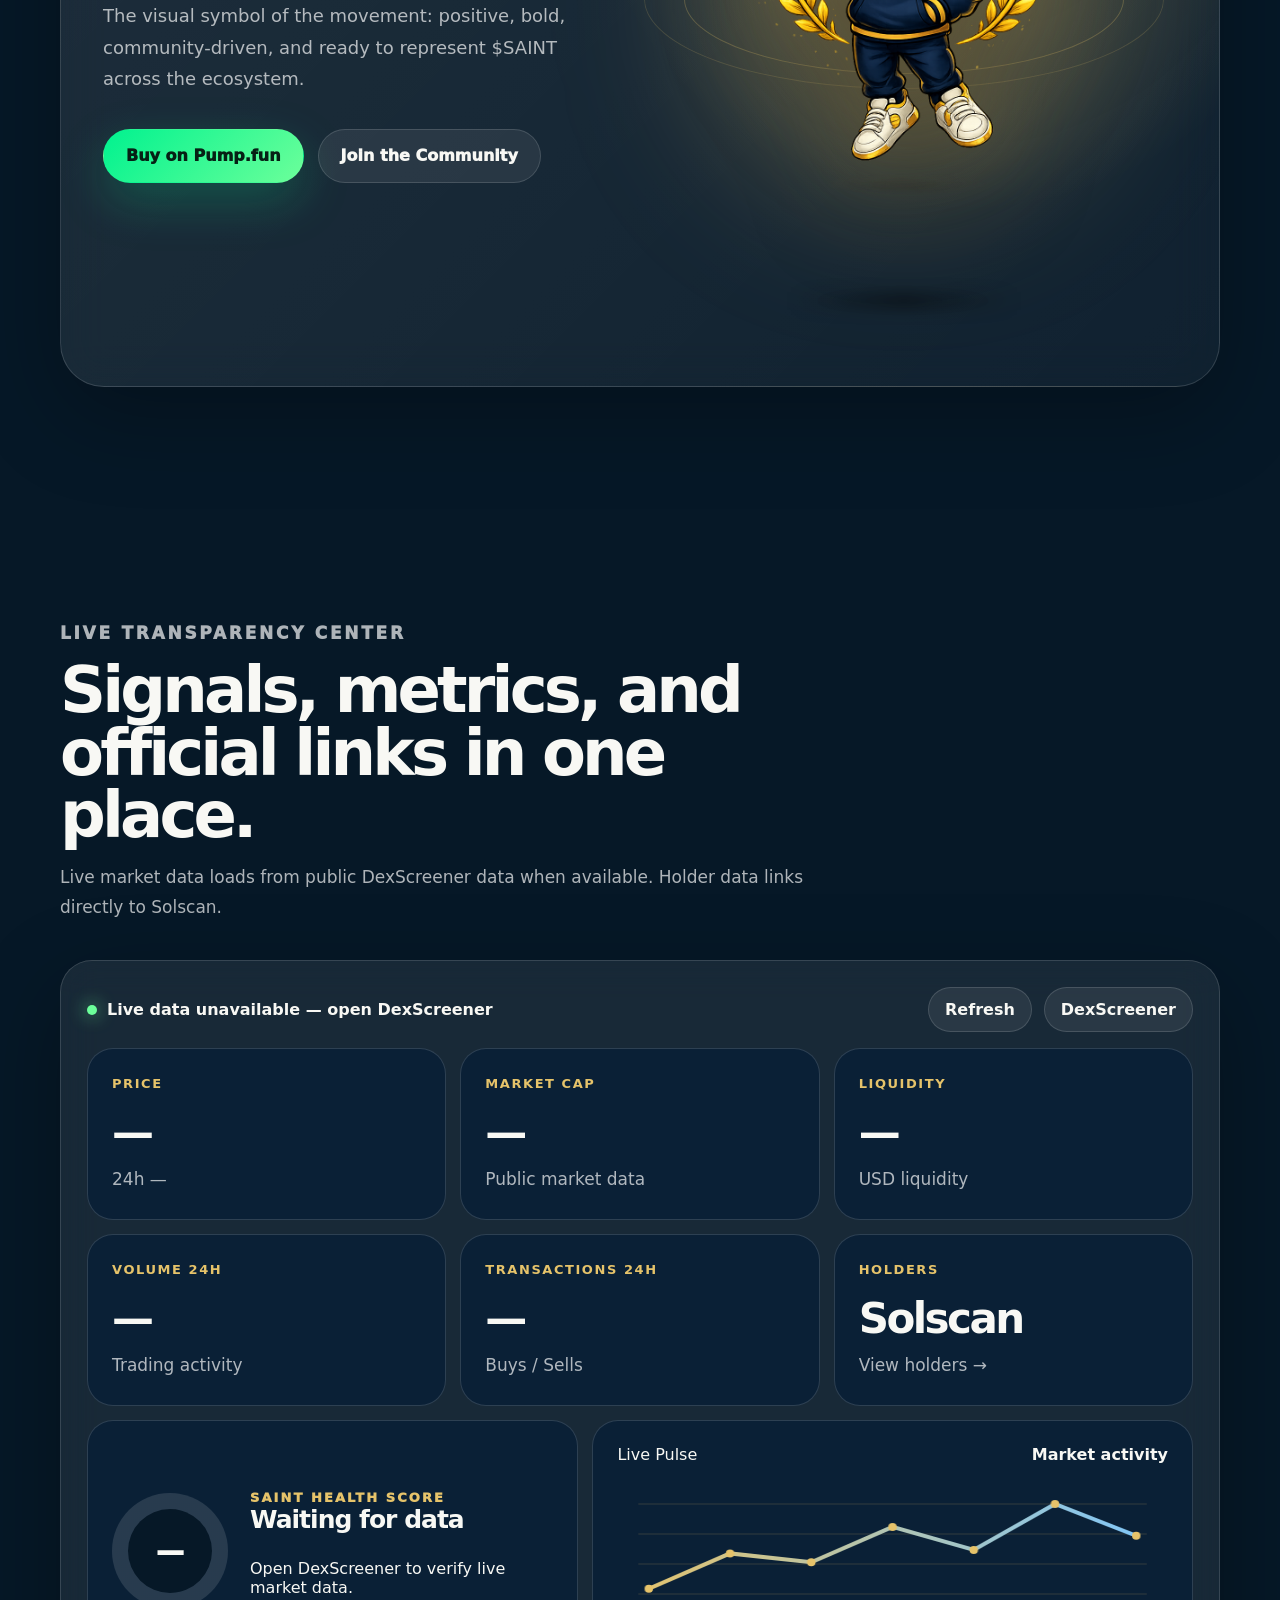
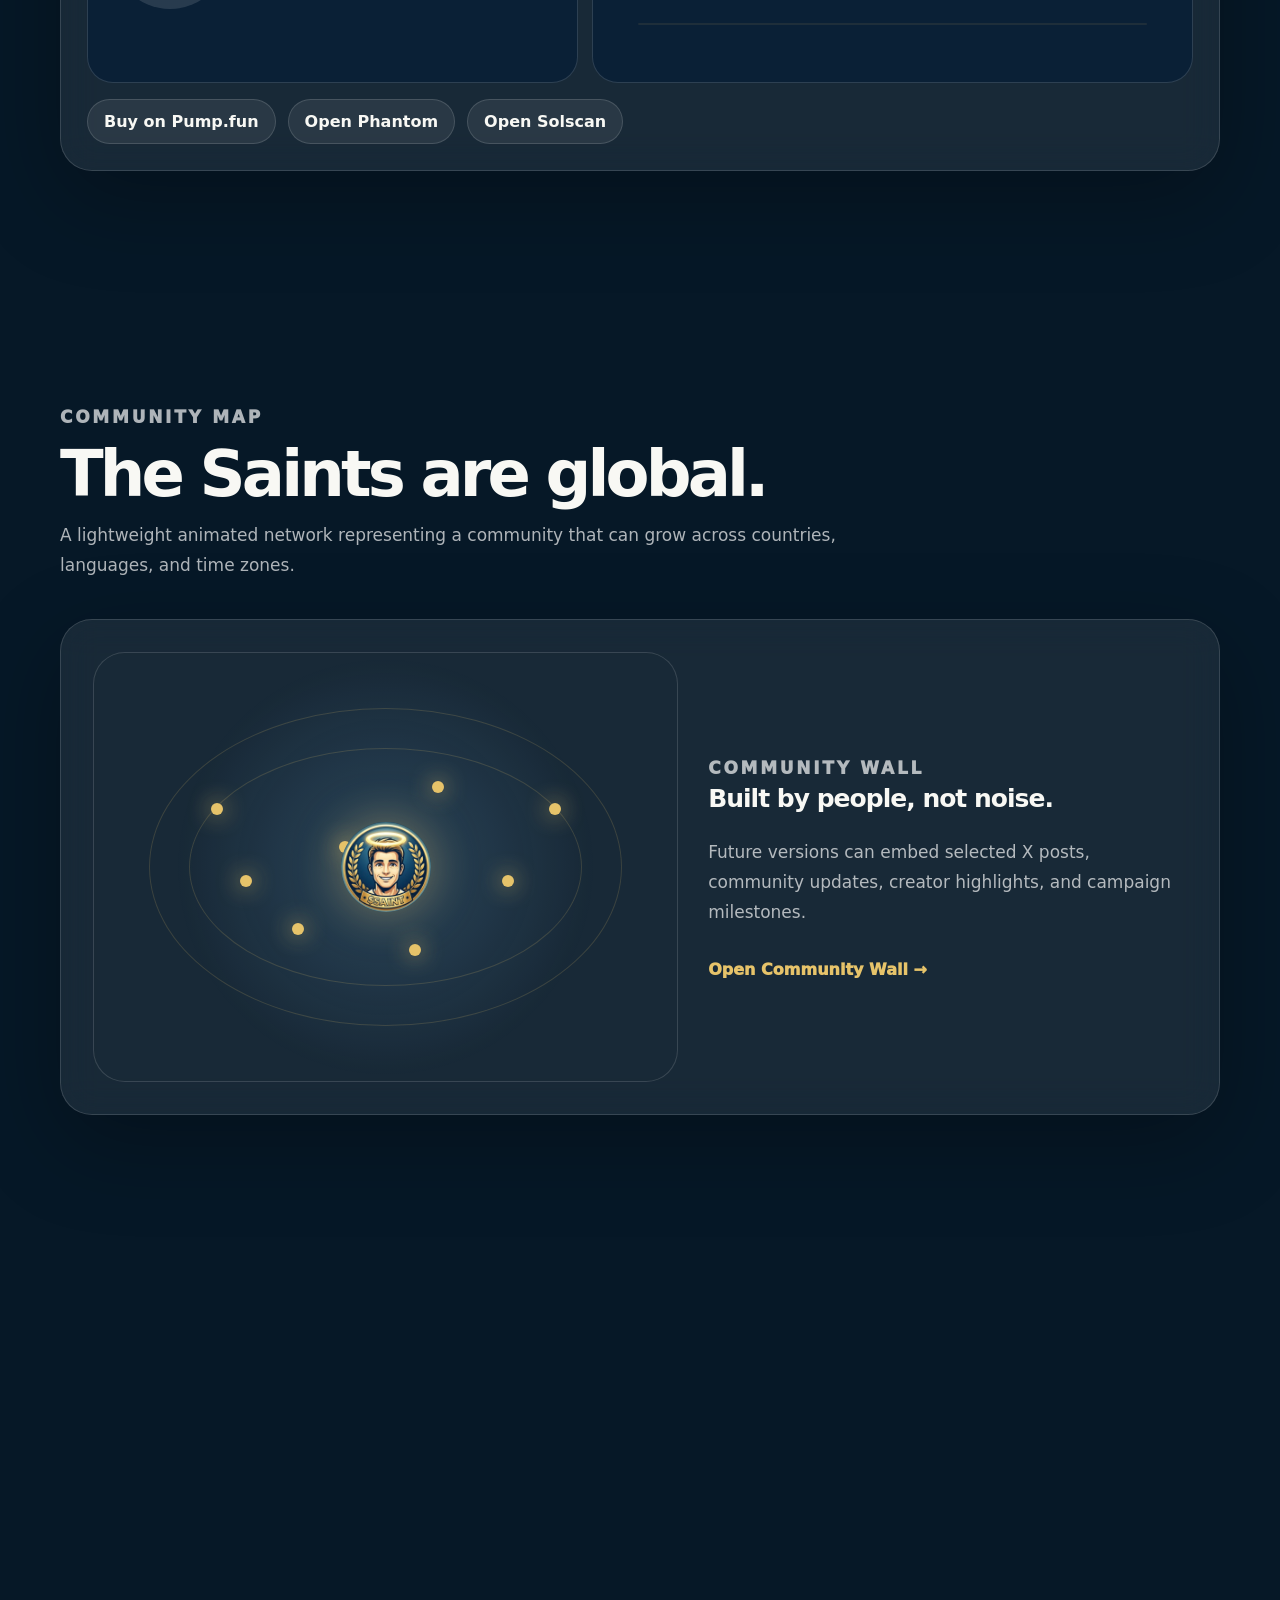
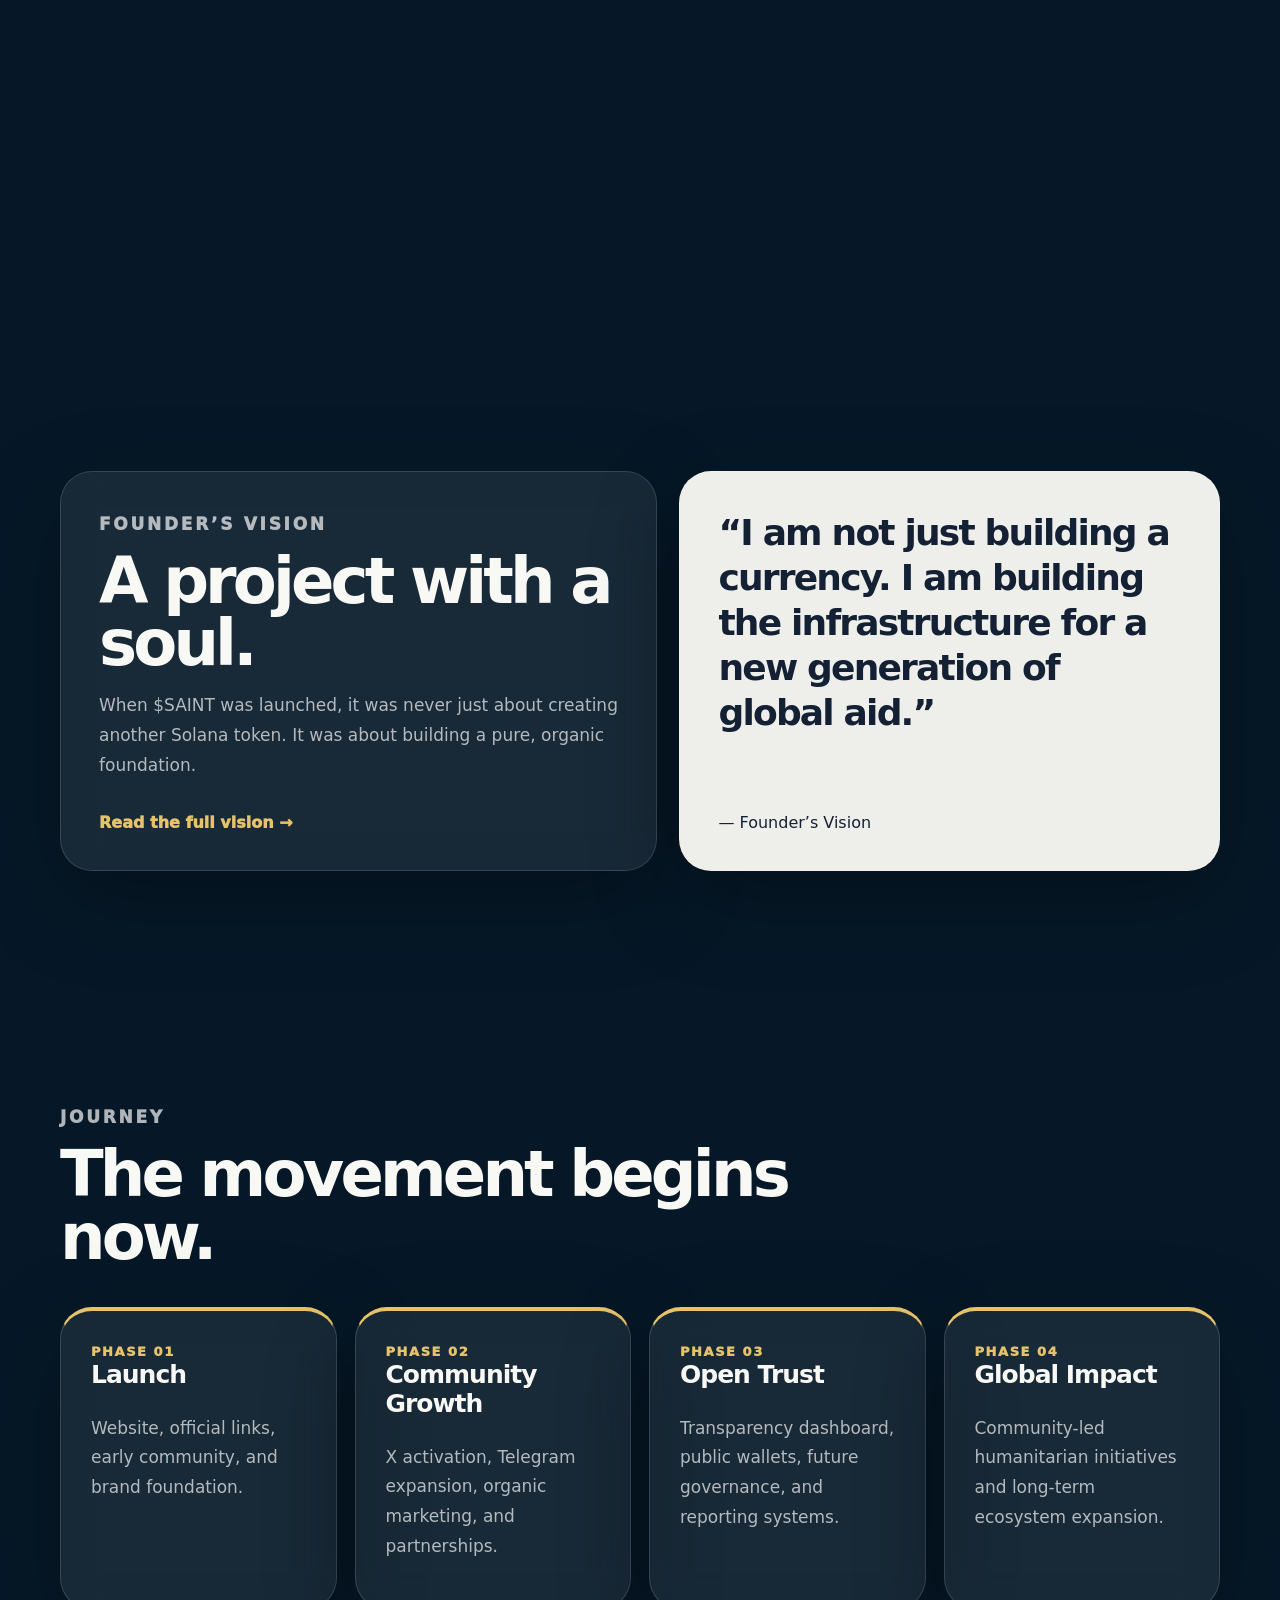
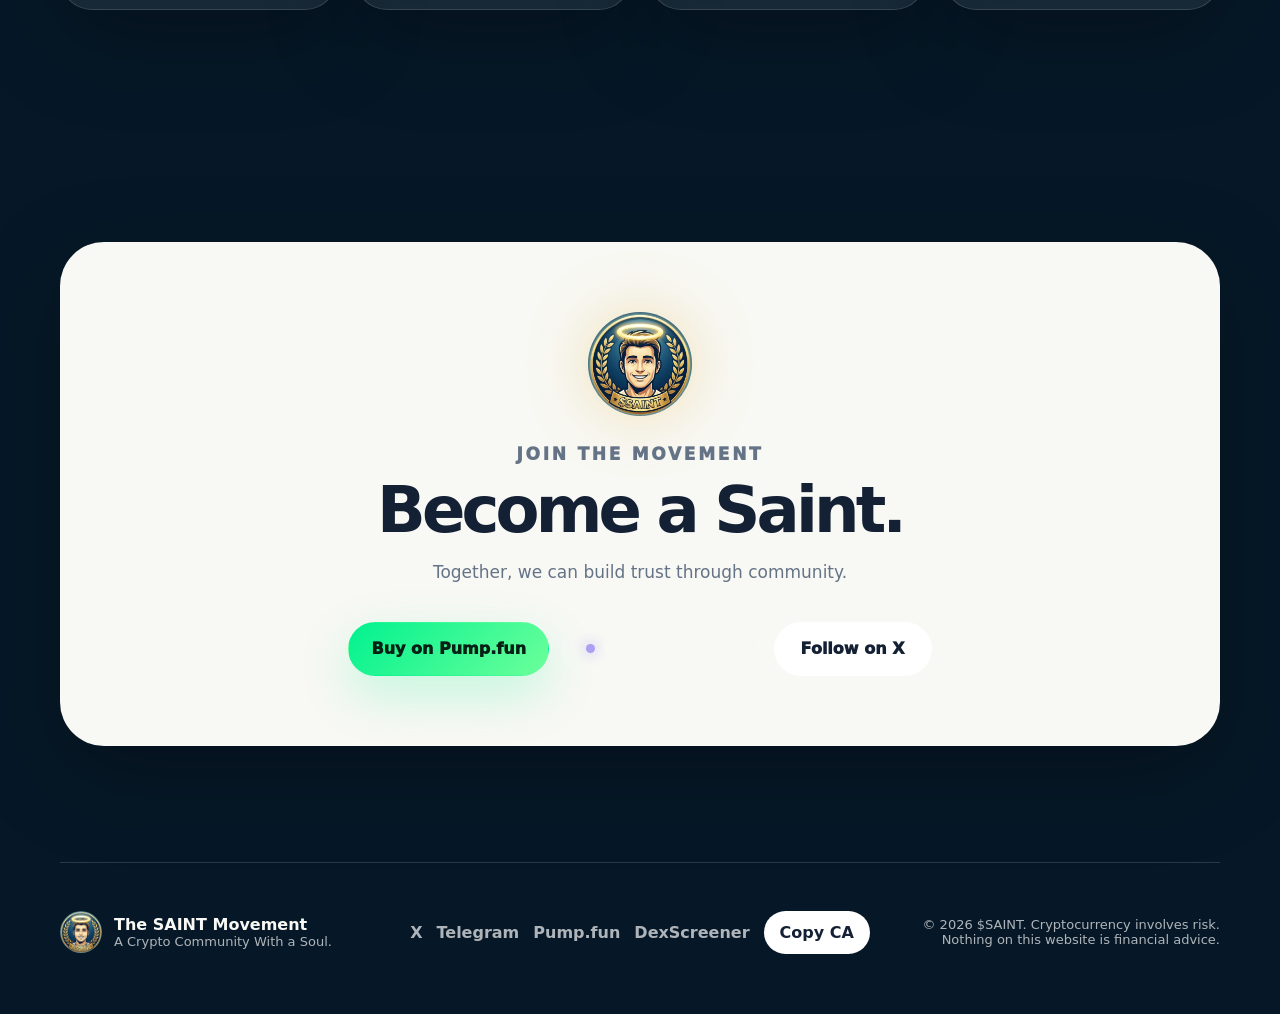
==== commit 2fd80f7b: "Add files via upload" ====
--- a/index.html
+++ b/index.html
@@ -3,6 +3,7 @@
 <head>
   <meta charset="UTF-8" />
   <meta name="viewport" content="width=device-width, initial-scale=1.0" />
+  <meta name="color-scheme" content="dark light" />
 
   <title>$SAINT</title>
 <link rel="icon" type="image/png" href="favicon.png">
@@ -87,14 +88,14 @@
 <a class="" href="transparency.html" data-i18n="transparency">Transparency</a>
 <a class="" href="creator-fund.html" data-i18n="creator">Creator Fund</a>
 <a class="" href="community.html" data-i18n="community">Community</a>
-    <a class="" href="contact.html" data-i18n="contact">Contact</a></nav>
+    <a href="sanctuary.html" data-i18n="sanctuary">Sanctuary</a><a class="" href="contact.html" data-i18n="contact">Contact</a></nav>
 
     <div class="nav-actions">
-      <div class="language-switcher"><button class="language-button" type="button">🌐 <span data-lang-current>English</span></button><div class="language-menu"><button type="button" data-lang="en">English</button><button type="button" data-lang="pt">Português</button><button type="button" data-lang="es">Español</button><button type="button" data-lang="zh">中文</button></div></div><button class="theme-toggle" id="themeToggle" aria-label="Toggle light and dark mode">
+      <div class="language-switcher"><button class="language-button" type="button">🌐 <span data-lang-current>English</span></button><div class="language-menu"><button type="button" data-lang="en">English</button><button type="button" data-lang="pt">Português</button><button type="button" data-lang="es">Español</button><button type="button" data-lang="zh">中文</button></div></div><button type="button" class="theme-toggle" id="themeToggle" aria-label="Toggle light and dark mode">
         <span class="sun">☀</span><span class="moon">☾</span>
       </button>
       <a class="nav-cta" href="https://pump.fun/coin/GUdYAzh14TQcwUSBw79rnFJHZCv64fugTEsq1etDpump" target="_blank" rel="noopener" data-i18n="buy">Buy</a>
-      <button class="menu-toggle" id="menuToggle" aria-label="Open menu">☰</button>
+      <button type="button" class="menu-toggle" id="menuToggle" aria-label="Open menu">☰</button>
     </div>
   </header>
 
@@ -108,7 +109,7 @@
     <a href="#" onclick="openPhantomApp(event)" target="_blank" rel="noopener" data-i18n="phantom">Open Phantom</a>
     <a href="https://t.co/1RIIzHQs0j" target="_blank" rel="noopener">Telegram</a>
     <a href="https://x.com/SaintDevSol" target="_blank" rel="noopener">X Official</a>
-  </aside>
+  <a href="sanctuary.html" data-i18n="sanctuary">Sanctuary</a></aside>
 
   <main>
     
@@ -149,6 +150,32 @@
     </div>
   </div>
 </section>
+
+
+<section class="page-section container mascot-motion-section">
+  <div class="mascot-motion-panel reveal">
+    <div class="mascot-motion-copy">
+      <p class="eyebrow">Official Mascot</p>
+      <h2>Meet the SAINT Mascot.</h2>
+      <p>
+        The visual symbol of the movement: positive, bold, community-driven,
+        and ready to represent $SAINT across the ecosystem.
+      </p>
+      <div class="button-row mascot-motion-buttons">
+        <a class="btn primary pumpfun" href="https://pump.fun/coin/GUdYAzh14TQcwUSBw79rnFJHZCv64fugTEsq1etDpump" target="_blank" rel="noopener">Buy on Pump.fun</a>
+        <a class="btn ghost" href="community.html">Join the Community</a>
+      </div>
+    </div>
+
+    <div class="mascot-motion-art">
+      <div class="mascot-motion-glow"></div>
+      <div class="mascot-motion-ring ring-a"></div>
+      <div class="mascot-motion-ring ring-b"></div>
+      <img src="assets/mascot/saint-mascot-motion.png" alt="SAINT mascot" / loading="lazy" decoding="async">
+    </div>
+  </div>
+</section>
+
 
 <section id="transparency-center" class="page-section container">
   <div class="section-heading reveal">
--- a/css/styles.css
+++ b/css/styles.css
@@ -326,3 +326,761 @@
     height: 74px;
   }
 }
+
+
+/* v5.4 Animated mascot */
+.mascot-motion-section {
+  padding-top: 70px;
+}
+
+.mascot-motion-panel {
+  position: relative;
+  display: grid;
+  grid-template-columns: .95fr 1.05fr;
+  gap: 34px;
+  align-items: center;
+  overflow: hidden;
+  border: 1px solid var(--line);
+  border-radius: 44px;
+  background:
+    radial-gradient(circle at 78% 28%, rgba(230,195,106,.22), transparent 36%),
+    linear-gradient(135deg, rgba(255,255,255,.10), rgba(255,255,255,.045));
+  backdrop-filter: blur(22px);
+  box-shadow: var(--shadow);
+  padding: 42px;
+}
+
+.mascot-motion-copy {
+  position: relative;
+  z-index: 4;
+}
+
+.mascot-motion-copy h2 {
+  margin-top: 12px;
+}
+
+.mascot-motion-copy p {
+  max-width: 560px;
+  color: var(--muted);
+  font-size: 18px;
+  line-height: 1.75;
+}
+
+.mascot-motion-buttons {
+  justify-content: flex-start;
+}
+
+.mascot-motion-art {
+  position: relative;
+  min-height: 580px;
+  display: grid;
+  place-items: center;
+  perspective: 900px;
+}
+
+.mascot-motion-art img {
+  position: relative;
+  z-index: 5;
+  width: min(460px, 100%);
+  border-radius: 32px;
+  filter:
+    drop-shadow(0 34px 55px rgba(0,0,0,.38))
+    drop-shadow(0 0 35px rgba(230,195,106,.28));
+  animation: saintMascotFloat 4.8s ease-in-out infinite;
+  transform-origin: center bottom;
+  will-change: transform;
+}
+
+.mascot-motion-panel:hover .mascot-motion-art img {
+  animation-play-state: paused;
+  transform: translateY(-10px) rotateX(3deg) rotateY(-4deg) scale(1.02);
+}
+
+.mascot-motion-glow {
+  position: absolute;
+  z-index: 1;
+  width: 390px;
+  height: 390px;
+  border-radius: 999px;
+  background: rgba(230,195,106,.30);
+  filter: blur(76px);
+  animation: saintMascotGlow 3.8s ease-in-out infinite;
+}
+
+.mascot-motion-ring {
+  position: absolute;
+  z-index: 2;
+  border: 1px solid rgba(230,195,106,.26);
+  border-radius: 50%;
+  pointer-events: none;
+}
+
+.ring-a {
+  width: 440px;
+  height: 150px;
+  animation: saintMascotOrbit 14s linear infinite;
+}
+
+.ring-b {
+  width: 520px;
+  height: 180px;
+  opacity: .65;
+  animation: saintMascotOrbitReverse 20s linear infinite;
+}
+
+.mascot-motion-art::after {
+  content: "";
+  position: absolute;
+  z-index: 3;
+  width: 58%;
+  height: 18px;
+  bottom: 34px;
+  border-radius: 999px;
+  background: radial-gradient(circle, rgba(0,0,0,.38), transparent 70%);
+  filter: blur(7px);
+  animation: saintMascotShadow 4.8s ease-in-out infinite;
+}
+
+@keyframes saintMascotFloat {
+  0%, 100% {
+    transform: translateY(0) rotate(-.7deg) scale(1);
+  }
+  50% {
+    transform: translateY(-18px) rotate(.7deg) scale(1.012);
+  }
+}
+
+@keyframes saintMascotGlow {
+  0%, 100% {
+    opacity: .55;
+    transform: scale(.94);
+  }
+  50% {
+    opacity: .92;
+    transform: scale(1.08);
+  }
+}
+
+@keyframes saintMascotOrbit {
+  to {
+    transform: rotate(360deg);
+  }
+}
+
+@keyframes saintMascotOrbitReverse {
+  to {
+    transform: rotate(-360deg);
+  }
+}
+
+@keyframes saintMascotShadow {
+  0%, 100% {
+    transform: scaleX(.95);
+    opacity: .35;
+  }
+  50% {
+    transform: scaleX(.78);
+    opacity: .22;
+  }
+}
+
+@media(max-width: 980px) {
+  .mascot-motion-panel {
+    grid-template-columns: 1fr;
+    padding: 30px;
+  }
+
+  .mascot-motion-copy {
+    text-align: center;
+  }
+
+  .mascot-motion-copy p {
+    margin-left: auto;
+    margin-right: auto;
+  }
+
+  .mascot-motion-buttons {
+    justify-content: center;
+  }
+
+  .mascot-motion-art {
+    min-height: auto;
+  }
+}
+
+@media(max-width: 640px) {
+  .mascot-motion-panel {
+    padding: 22px;
+    border-radius: 32px;
+  }
+
+  .mascot-motion-art img {
+    width: min(360px, 100%);
+    border-radius: 24px;
+  }
+
+  .ring-a,
+  .ring-b {
+    display: none;
+  }
+}
+
+.sanctuary-page{min-height:100vh;display:grid;place-items:center;padding:145px 0 80px}
+.sanctuary-grid{display:grid;grid-template-columns:1fr 1fr;gap:34px;align-items:center}
+.sanctuary-copy h1{margin-left:0}.sanctuary-lead{color:var(--muted);font-size:20px;line-height:1.7}
+.sanctuary-warning{display:inline-flex;gap:8px;padding:12px 16px;margin:8px 0 24px;border:1px solid rgba(230,195,106,.3);border-radius:999px;background:rgba(230,195,106,.08);color:var(--muted)}
+.sanctuary-warning strong{color:var(--gold)}#sanctuaryForm label{display:block;color:var(--gold);font-size:12px;font-weight:950;text-transform:uppercase;letter-spacing:.12em;margin-bottom:9px}
+.sanctuary-input{display:flex;gap:10px;padding:9px;border:1px solid var(--line);border-radius:24px;background:var(--panel)}
+.sanctuary-input input{flex:1;min-width:0;border:0;outline:0;background:transparent;color:var(--text);padding:13px}
+.sanctuary-input button{border:0;border-radius:18px;background:var(--gold);color:var(--graphite);font-weight:950;padding:0 18px;cursor:pointer}
+.sanctuary-status{position:relative;overflow:hidden;margin-top:16px;padding:17px;border:1px solid var(--line);border-radius:20px;background:rgba(255,255,255,.055)}
+.sanctuary-status p{margin:0;color:var(--muted)}.sanctuary-status span{position:absolute;inset:0 auto 0 -35%;width:30%;background:linear-gradient(90deg,transparent,rgba(230,195,106,.25),transparent);opacity:0}
+.sanctuary-status.scanning span{opacity:1;animation:scan 1.1s linear infinite}@keyframes scan{to{transform:translateX(450%)}}
+.sanctuary-mascot{position:relative;min-height:620px;display:grid;place-items:center}.sanctuary-mascot img{position:relative;z-index:3;width:min(500px,100%);filter:drop-shadow(0 35px 60px rgba(0,0,0,.4));animation:guardianFloat 4.8s ease-in-out infinite}
+.sanctuary-glow{position:absolute;width:430px;height:430px;border-radius:50%;background:rgba(230,195,106,.28);filter:blur(80px);animation:guardianGlow 4s ease-in-out infinite}
+.guardian-message{position:absolute;z-index:4;right:0;bottom:45px;max-width:300px;padding:16px 18px;border:1px solid var(--line);border-radius:22px 22px 6px 22px;background:rgba(6,24,39,.88);color:#fff}
+@keyframes guardianFloat{50%{transform:translateY(-20px)}}@keyframes guardianGlow{50%{transform:scale(1.08);opacity:.9}}
+.sanctuary-result{border:1px solid var(--line);border-radius:42px;padding:38px;background:var(--panel);box-shadow:var(--shadow)}
+.sanctuary-result.holder-success{border-color:rgba(108,255,154,.4)}.sanctuary-result>p{color:var(--muted)}
+.sanctuary-cards{display:grid;grid-template-columns:repeat(4,1fr);gap:14px;margin-top:24px}.sanctuary-cards article{padding:22px;min-height:140px;border:1px solid var(--line);border-radius:24px;background:var(--panel-solid)}
+.sanctuary-cards span{display:block;color:var(--gold);font-size:12px;font-weight:950;text-transform:uppercase;letter-spacing:.1em}.sanctuary-cards strong{display:block;margin-top:18px;font-size:24px;overflow-wrap:anywhere}
+.holder-progress{margin-top:20px;padding:20px;border:1px solid var(--line);border-radius:22px}.holder-progress>div:first-child{display:flex;justify-content:space-between;color:var(--muted);margin-bottom:12px}
+.progress-track{height:12px;border-radius:999px;background:rgba(255,255,255,.1);overflow:hidden}.progress-track span{display:block;width:0;height:100%;background:linear-gradient(90deg,var(--gold),#6cff9a);transition:.6s}
+.sanctuary-actions{display:flex;gap:13px;flex-wrap:wrap;margin-top:26px}.disabled{opacity:.38;pointer-events:none}.sanctuary-note{font-size:13px!important;margin-top:22px}
+@media(max-width:980px){.sanctuary-grid{grid-template-columns:1fr}.sanctuary-copy{text-align:center}.sanctuary-copy h1{margin-left:auto}.sanctuary-mascot{min-height:500px}.sanctuary-cards{grid-template-columns:repeat(2,1fr)}}
+@media(max-width:640px){.sanctuary-input{flex-direction:column}.sanctuary-input button{min-height:52px}.sanctuary-cards{grid-template-columns:1fr}.sanctuary-result{padding:24px}.guardian-message{right:10px}.holder-progress>div:first-child{flex-direction:column;gap:8px}}
+
+
+/* v5.8 Mobile Sanctuary menu fix */
+@media (max-width: 900px) {
+  .mobile-nav {
+    overflow-y: auto;
+    -webkit-overflow-scrolling: touch;
+    padding-top: 110px;
+    padding-bottom: 60px;
+    max-height: 100dvh;
+  }
+
+  .mobile-nav a {
+    flex: 0 0 auto;
+  }
+}
+
+
+/* v5.9 Premium polish */
+:root {
+  --radius-xl: 38px;
+  --radius-lg: 26px;
+  --focus-ring: 0 0 0 4px rgba(230, 195, 106, .18);
+}
+
+html {
+  scroll-behavior: smooth;
+  -webkit-text-size-adjust: 100%;
+}
+
+body {
+  overflow-x: hidden;
+  text-rendering: optimizeLegibility;
+}
+
+a,
+button,
+input,
+select,
+textarea {
+  -webkit-tap-highlight-color: transparent;
+}
+
+button,
+a {
+  touch-action: manipulation;
+}
+
+a:focus-visible,
+button:focus-visible,
+input:focus-visible,
+select:focus-visible,
+textarea:focus-visible {
+  outline: 1px solid rgba(230,195,106,.75);
+  box-shadow: var(--focus-ring);
+}
+
+.navbar {
+  transition:
+    background .25s ease,
+    border-color .25s ease,
+    transform .25s ease,
+    box-shadow .25s ease;
+}
+
+.navbar.scrolled {
+  box-shadow: 0 18px 55px rgba(0,0,0,.16);
+}
+
+.desktop-nav a,
+.mobile-nav a,
+.footer-links a {
+  position: relative;
+}
+
+.desktop-nav a::after {
+  content: "";
+  position: absolute;
+  left: 50%;
+  right: 50%;
+  bottom: -8px;
+  height: 2px;
+  border-radius: 999px;
+  background: var(--gold);
+  transition: left .2s ease, right .2s ease;
+}
+
+.desktop-nav a:hover::after,
+.desktop-nav a.active::after {
+  left: 14%;
+  right: 14%;
+}
+
+.btn,
+.nav-cta,
+.sanctuary-input button,
+.contact-form-card button {
+  min-height: 48px;
+  transition:
+    transform .18s ease,
+    box-shadow .18s ease,
+    opacity .18s ease;
+}
+
+.btn:hover,
+.nav-cta:hover,
+.sanctuary-input button:hover,
+.contact-form-card button:hover {
+  transform: translateY(-2px);
+}
+
+.btn:active,
+.nav-cta:active,
+.sanctuary-input button:active,
+.contact-form-card button:active {
+  transform: translateY(0) scale(.985);
+}
+
+.card,
+.metric-card,
+.contact-info-panel,
+.contact-form-card,
+.mascot-motion-panel,
+.sanctuary-result,
+.sanctuary-cards article {
+  transition:
+    transform .25s ease,
+    border-color .25s ease,
+    box-shadow .25s ease;
+}
+
+.card:hover,
+.metric-card:hover,
+.contact-info-panel:hover,
+.contact-form-card:hover,
+.sanctuary-cards article:hover {
+  transform: translateY(-4px);
+  border-color: rgba(230,195,106,.28);
+}
+
+img {
+  max-width: 100%;
+}
+
+.sanctuary-input {
+  transition: border-color .2s ease, box-shadow .2s ease;
+}
+
+.sanctuary-input:focus-within {
+  border-color: rgba(230,195,106,.55);
+  box-shadow: var(--focus-ring);
+}
+
+.sanctuary-input input {
+  font-size: 16px;
+}
+
+.sanctuary-status {
+  transition: border-color .25s ease, background .25s ease;
+}
+
+.sanctuary-status.scanning {
+  border-color: rgba(230,195,106,.38);
+  background: rgba(230,195,106,.07);
+}
+
+.sanctuary-result.holder-success {
+  animation: sanctuaryUnlock .65s ease both;
+}
+
+@keyframes sanctuaryUnlock {
+  0% {
+    opacity: .65;
+    transform: scale(.985);
+  }
+  100% {
+    opacity: 1;
+    transform: scale(1);
+  }
+}
+
+@media (max-width: 1100px) {
+  .desktop-nav {
+    gap: 18px;
+  }
+
+  .desktop-nav a {
+    font-size: 14px;
+  }
+}
+
+@media (max-width: 900px) {
+  .navbar {
+    width: calc(100% - 24px);
+    top: 12px;
+    padding: 12px 14px;
+  }
+
+  .brand img {
+    width: 48px;
+    height: 48px;
+  }
+
+  .nav-actions {
+    gap: 8px;
+  }
+
+  .theme-toggle,
+  .menu-toggle,
+  .language-button {
+    min-width: 48px;
+    width: 48px;
+    height: 48px;
+  }
+
+  .mobile-nav {
+    inset: 0;
+    display: flex;
+    flex-direction: column;
+    justify-content: flex-start;
+    gap: 8px;
+    padding: 120px 24px 70px;
+    background: rgba(4,18,30,.98);
+    backdrop-filter: blur(24px);
+  }
+
+  .mobile-nav a {
+    width: min(520px, 100%);
+    margin-inline: auto;
+    padding: 13px 18px;
+    border: 1px solid transparent;
+    border-radius: 16px;
+    font-size: clamp(24px, 7vw, 40px);
+    line-height: 1.15;
+  }
+
+  .mobile-nav a:hover,
+  .mobile-nav a:focus-visible {
+    border-color: rgba(230,195,106,.22);
+    background: rgba(255,255,255,.055);
+  }
+
+  .sanctuary-page {
+    padding-top: 125px;
+  }
+
+  .sanctuary-copy {
+    text-align: left;
+  }
+
+  .sanctuary-copy h1 {
+    margin-left: 0;
+  }
+
+  .sanctuary-warning {
+    border-radius: 20px;
+  }
+}
+
+@media (max-width: 640px) {
+  .page-section {
+    padding-top: 70px;
+    padding-bottom: 70px;
+  }
+
+  .container {
+    width: min(100% - 28px, var(--container));
+  }
+
+  .hero h1,
+  .subhero h1,
+  .sanctuary-copy h1 {
+    text-wrap: balance;
+  }
+
+  .button-row,
+  .sanctuary-actions,
+  .contact-socials {
+    width: 100%;
+  }
+
+  .button-row .btn,
+  .sanctuary-actions .btn {
+    width: 100%;
+    justify-content: center;
+  }
+
+  .sanctuary-mascot {
+    min-height: 420px;
+  }
+
+  .sanctuary-mascot img {
+    width: min(390px, 100%);
+  }
+
+  .guardian-message {
+    position: relative;
+    right: auto;
+    bottom: auto;
+    margin-top: -20px;
+    max-width: 100%;
+    border-radius: 20px;
+    text-align: center;
+  }
+
+  .sanctuary-result {
+    border-radius: 28px;
+  }
+
+  .sanctuary-cards article {
+    min-height: 112px;
+  }
+
+  .footer {
+    gap: 24px;
+  }
+}
+
+@media (prefers-reduced-motion: reduce) {
+  *,
+  *::before,
+  *::after {
+    scroll-behavior: auto !important;
+    animation-duration: .001ms !important;
+    animation-iteration-count: 1 !important;
+    transition-duration: .001ms !important;
+  }
+}
+
+
+/* v6.0 definitive mobile menu fix */
+body.menu-open {
+  overflow: hidden;
+}
+
+@media (max-width: 900px) {
+  .mobile-nav {
+    display: none !important;
+    position: fixed;
+    inset: 0;
+    z-index: 40;
+    flex-direction: column;
+    justify-content: flex-start;
+    align-items: center;
+    gap: 8px;
+    padding: 120px 24px 70px;
+    overflow-y: auto;
+    max-height: 100dvh;
+    background: rgba(4,18,30,.98);
+    backdrop-filter: blur(24px);
+    -webkit-overflow-scrolling: touch;
+  }
+
+  .mobile-nav.open {
+    display: flex !important;
+  }
+
+  .navbar {
+    z-index: 60;
+  }
+
+  .menu-toggle {
+    position: relative;
+    z-index: 61;
+  }
+}
+
+
+/* v6.1 Sanctuary Coming Soon modal */
+body.sanctuary-modal-open {
+  overflow: hidden;
+}
+
+.sanctuary-modal {
+  position: fixed;
+  inset: 0;
+  z-index: 999;
+  display: grid;
+  place-items: center;
+  padding: 24px;
+  opacity: 0;
+  visibility: hidden;
+  pointer-events: none;
+  transition: opacity .28s ease, visibility .28s ease;
+}
+
+.sanctuary-modal.open {
+  opacity: 1;
+  visibility: visible;
+  pointer-events: auto;
+}
+
+.sanctuary-modal-backdrop {
+  position: absolute;
+  inset: 0;
+  background:
+    radial-gradient(circle at 50% 30%, rgba(230,195,106,.16), transparent 34%),
+    rgba(2,10,18,.82);
+  backdrop-filter: blur(18px);
+}
+
+.sanctuary-modal-card {
+  position: relative;
+  z-index: 2;
+  width: min(720px, 100%);
+  overflow: hidden;
+  border: 1px solid rgba(230,195,106,.28);
+  border-radius: 38px;
+  background:
+    radial-gradient(circle at 50% 0%, rgba(230,195,106,.18), transparent 35%),
+    linear-gradient(145deg, rgba(12,35,58,.98), rgba(4,17,29,.98));
+  box-shadow:
+    0 40px 120px rgba(0,0,0,.48),
+    0 0 55px rgba(230,195,106,.10);
+  padding: 44px 34px 36px;
+  text-align: center;
+  transform: translateY(18px) scale(.97);
+  transition: transform .32s ease;
+}
+
+.sanctuary-modal.open .sanctuary-modal-card {
+  transform: translateY(0) scale(1);
+}
+
+.sanctuary-modal-close {
+  position: absolute;
+  top: 18px;
+  right: 18px;
+  z-index: 4;
+  width: 42px;
+  height: 42px;
+  border: 1px solid var(--line);
+  border-radius: 50%;
+  background: rgba(255,255,255,.07);
+  color: var(--text);
+  cursor: pointer;
+}
+
+.sanctuary-modal-glow {
+  position: absolute;
+  left: 50%;
+  top: 90px;
+  width: 280px;
+  height: 280px;
+  transform: translateX(-50%);
+  border-radius: 50%;
+  background: rgba(230,195,106,.22);
+  filter: blur(70px);
+  pointer-events: none;
+}
+
+.sanctuary-modal-logo {
+  position: relative;
+  z-index: 2;
+  width: 104px;
+  height: 104px;
+  display: grid;
+  place-items: center;
+  margin: 0 auto 20px;
+  border-radius: 50%;
+  background: radial-gradient(circle, rgba(230,195,106,.30), transparent 70%);
+}
+
+.sanctuary-modal-logo img {
+  width: 78px;
+  height: 78px;
+  border-radius: 50%;
+  box-shadow: 0 0 44px rgba(230,195,106,.38);
+}
+
+.sanctuary-modal-card h2 {
+  position: relative;
+  z-index: 2;
+  margin: 10px auto 20px;
+  max-width: 560px;
+  font-size: clamp(34px, 5vw, 58px);
+}
+
+.sanctuary-modal-message {
+  position: relative;
+  z-index: 2;
+  max-width: 590px;
+  margin: 0 auto;
+}
+
+.sanctuary-modal-message p {
+  color: var(--muted);
+  font-size: 17px;
+  line-height: 1.75;
+}
+
+.sanctuary-modal-message strong {
+  display: block;
+  margin-top: 20px;
+  color: var(--gold-soft);
+  font-size: 20px;
+}
+
+.sanctuary-modal-actions {
+  position: relative;
+  z-index: 2;
+  display: flex;
+  justify-content: center;
+  gap: 12px;
+  flex-wrap: wrap;
+  margin-top: 30px;
+}
+
+.sanctuary-coming-soon-button:disabled {
+  opacity: 1;
+  cursor: default;
+}
+
+@media (max-width: 640px) {
+  .sanctuary-modal {
+    padding: 16px;
+  }
+
+  .sanctuary-modal-card {
+    padding: 38px 20px 28px;
+    border-radius: 28px;
+  }
+
+  .sanctuary-modal-actions {
+    flex-direction: column;
+  }
+
+  .sanctuary-modal-actions .btn {
+    width: 100%;
+  }
+}
+
+
+/* v7.0 Sprint 1 — Wallet Connection */
+.wallet-connect-panel{margin-top:18px}.wallet-connect-main{width:100%;min-height:88px;display:flex;align-items:center;gap:16px;border:1px solid rgba(230,195,106,.38);border-radius:24px;background:radial-gradient(circle at 16% 50%,rgba(230,195,106,.18),transparent 28%),var(--panel);color:var(--text);padding:16px 20px;text-align:left;cursor:pointer;transition:.2s}.wallet-connect-main:hover{transform:translateY(-2px);border-color:rgba(230,195,106,.72);box-shadow:0 20px 55px rgba(0,0,0,.22)}.wallet-connect-icon{width:52px;height:52px;display:grid;place-items:center;flex:0 0 52px;border-radius:18px;background:linear-gradient(135deg,var(--gold),#6cff9a);color:#062015;font-size:29px;font-weight:950}.wallet-connect-main strong,.wallet-connect-main small{display:block}.wallet-connect-main strong{font-size:20px}.wallet-connect-main small{margin-top:5px;color:var(--muted)}.wallet-connected-summary{min-height:88px;display:grid;grid-template-columns:auto 1fr auto;gap:14px;align-items:center;border:1px solid rgba(108,255,154,.34);border-radius:24px;background:rgba(108,255,154,.075);padding:16px 18px}.wallet-connected-summary[hidden]{display:none!important}.wallet-connected-icon{width:48px;height:48px;display:grid;place-items:center;border-radius:16px;background:rgba(108,255,154,.18);color:#6cff9a;font-size:24px;font-weight:950}.wallet-connected-summary span,.wallet-connected-summary strong{display:block}.wallet-connected-summary span{color:var(--muted);font-size:13px}.wallet-connected-summary strong{margin-top:4px}.wallet-connected-summary button{border:1px solid var(--line);border-radius:14px;background:rgba(255,255,255,.06);color:var(--text);padding:11px 14px;cursor:pointer}body.wallet-selector-open{overflow:hidden}.wallet-selector{position:fixed;inset:0;z-index:999;display:grid;place-items:center;padding:22px;opacity:0;visibility:hidden;pointer-events:none;transition:.24s}.wallet-selector.open{opacity:1;visibility:visible;pointer-events:auto}.wallet-selector-backdrop{position:absolute;inset:0;background:rgba(2,10,18,.86);backdrop-filter:blur(18px)}.wallet-selector-card{position:relative;z-index:2;width:min(520px,100%);border:1px solid rgba(230,195,106,.27);border-radius:32px;background:linear-gradient(145deg,rgba(12,35,58,.99),rgba(4,17,29,.99));box-shadow:0 38px 110px rgba(0,0,0,.48);padding:34px 26px 26px}.wallet-selector-card>p:not(.eyebrow){color:var(--muted)}.wallet-selector-close{position:absolute;top:16px;right:16px;width:42px;height:42px;border:1px solid var(--line);border-radius:50%;background:rgba(255,255,255,.06);color:var(--text);cursor:pointer}.wallet-options{display:grid;gap:11px;margin-top:24px}.wallet-option{width:100%;display:grid;grid-template-columns:auto 1fr;gap:14px;align-items:center;border:1px solid var(--line);border-radius:20px;background:rgba(255,255,255,.055);color:var(--text);padding:14px 16px;text-align:left;cursor:pointer;transition:.18s}.wallet-option:hover{transform:translateY(-2px)}.wallet-option-logo{width:48px;height:48px;display:grid;place-items:center;border-radius:16px;font-size:20px;font-weight:950;color:white}.phantom-logo{background:linear-gradient(135deg,#8b5cf6,#4c1d95)}.solflare-logo{background:linear-gradient(135deg,#ff8a00,#ffcf33);color:#2b1600}.backpack-logo{background:linear-gradient(135deg,#e43b32,#751612)}.wallet-option strong,.wallet-option small{display:block}.wallet-option small{margin-top:4px;color:var(--muted)}.wallet-option.wallet-installed small{color:#6cff9a}.wallet-selector-help{margin-top:18px;padding:13px 14px;border-radius:16px;background:rgba(124,199,255,.08);color:var(--muted);font-size:13px;line-height:1.55}.sanctuary-status.success{border-color:rgba(108,255,154,.34);background:rgba(108,255,154,.07)}.sanctuary-status.warning{border-color:rgba(230,195,106,.34)}.sanctuary-status.error{border-color:rgba(255,110,110,.36);background:rgba(255,110,110,.07)}@media(max-width:640px){.wallet-connected-summary{grid-template-columns:auto 1fr}.wallet-connected-summary button{grid-column:1/-1;width:100%}.wallet-selector{padding:14px}.wallet-selector-card{padding:32px 18px 22px;border-radius:26px}}
